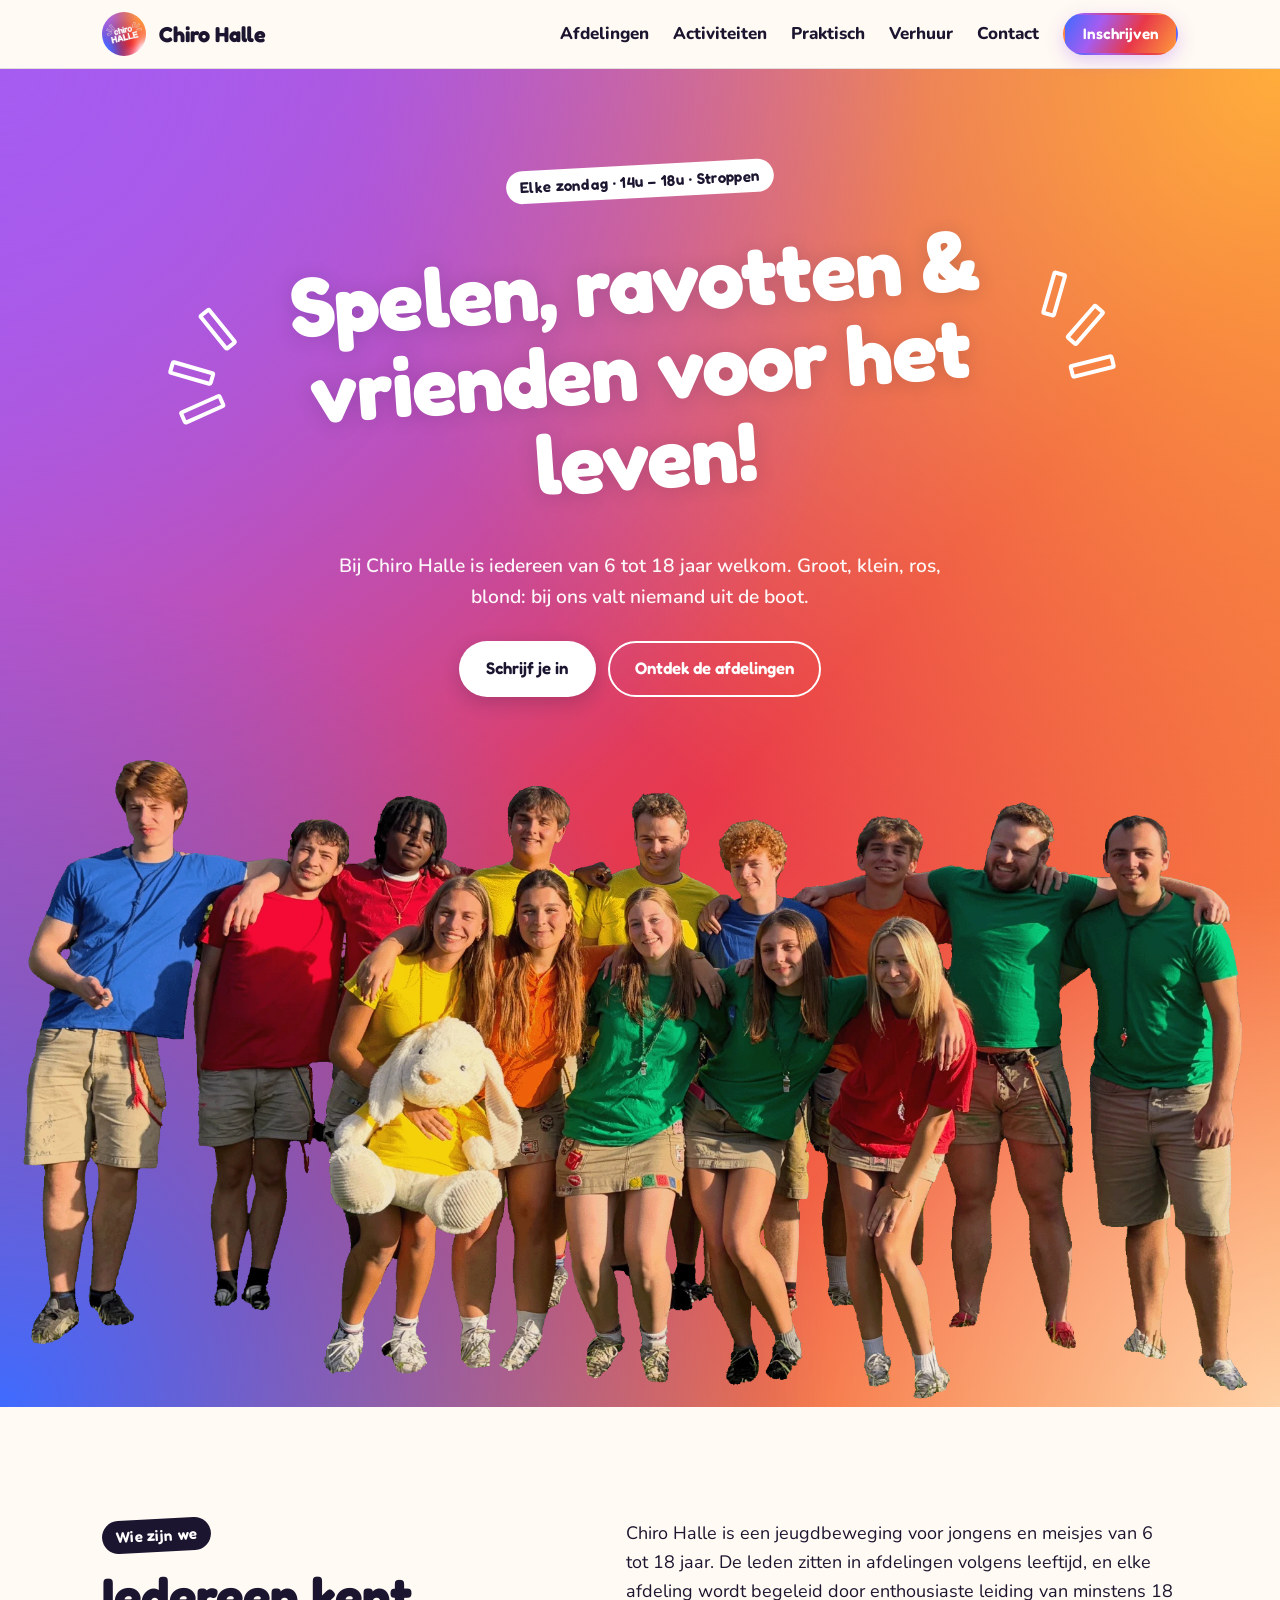
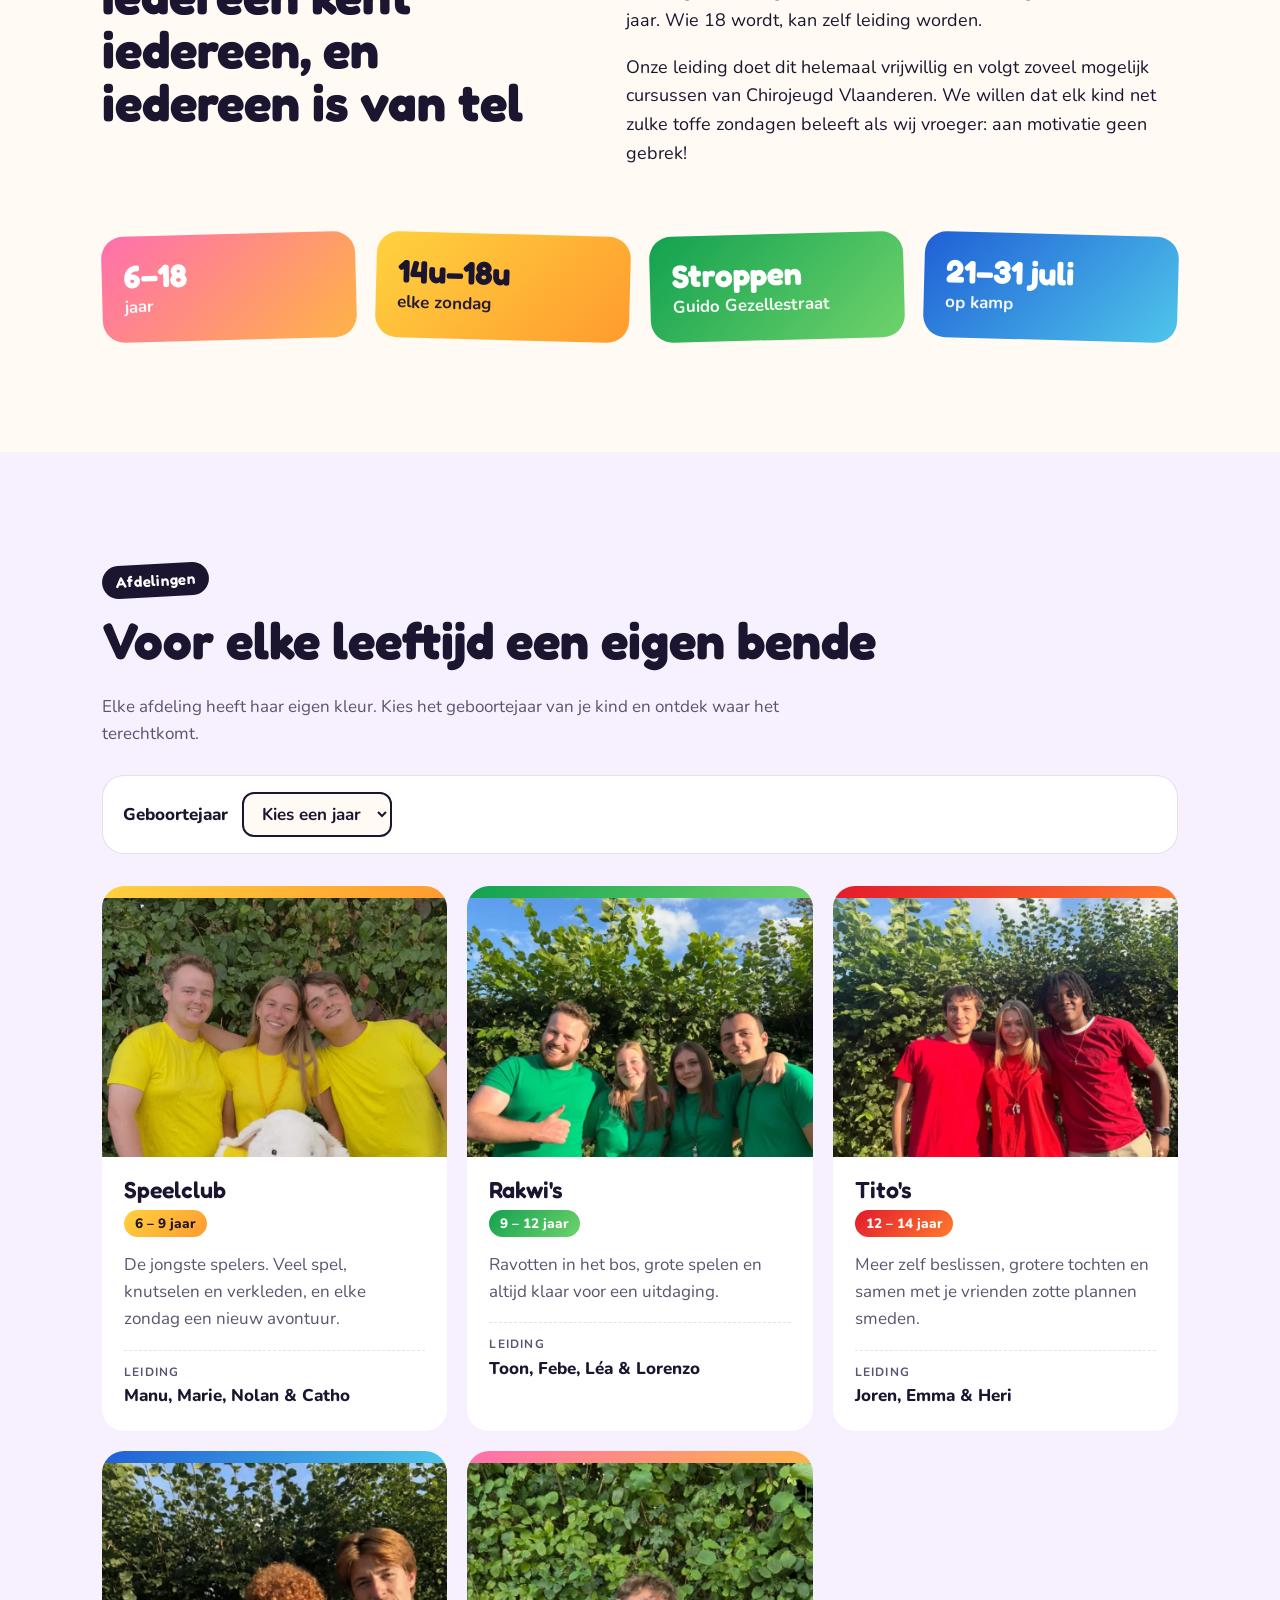
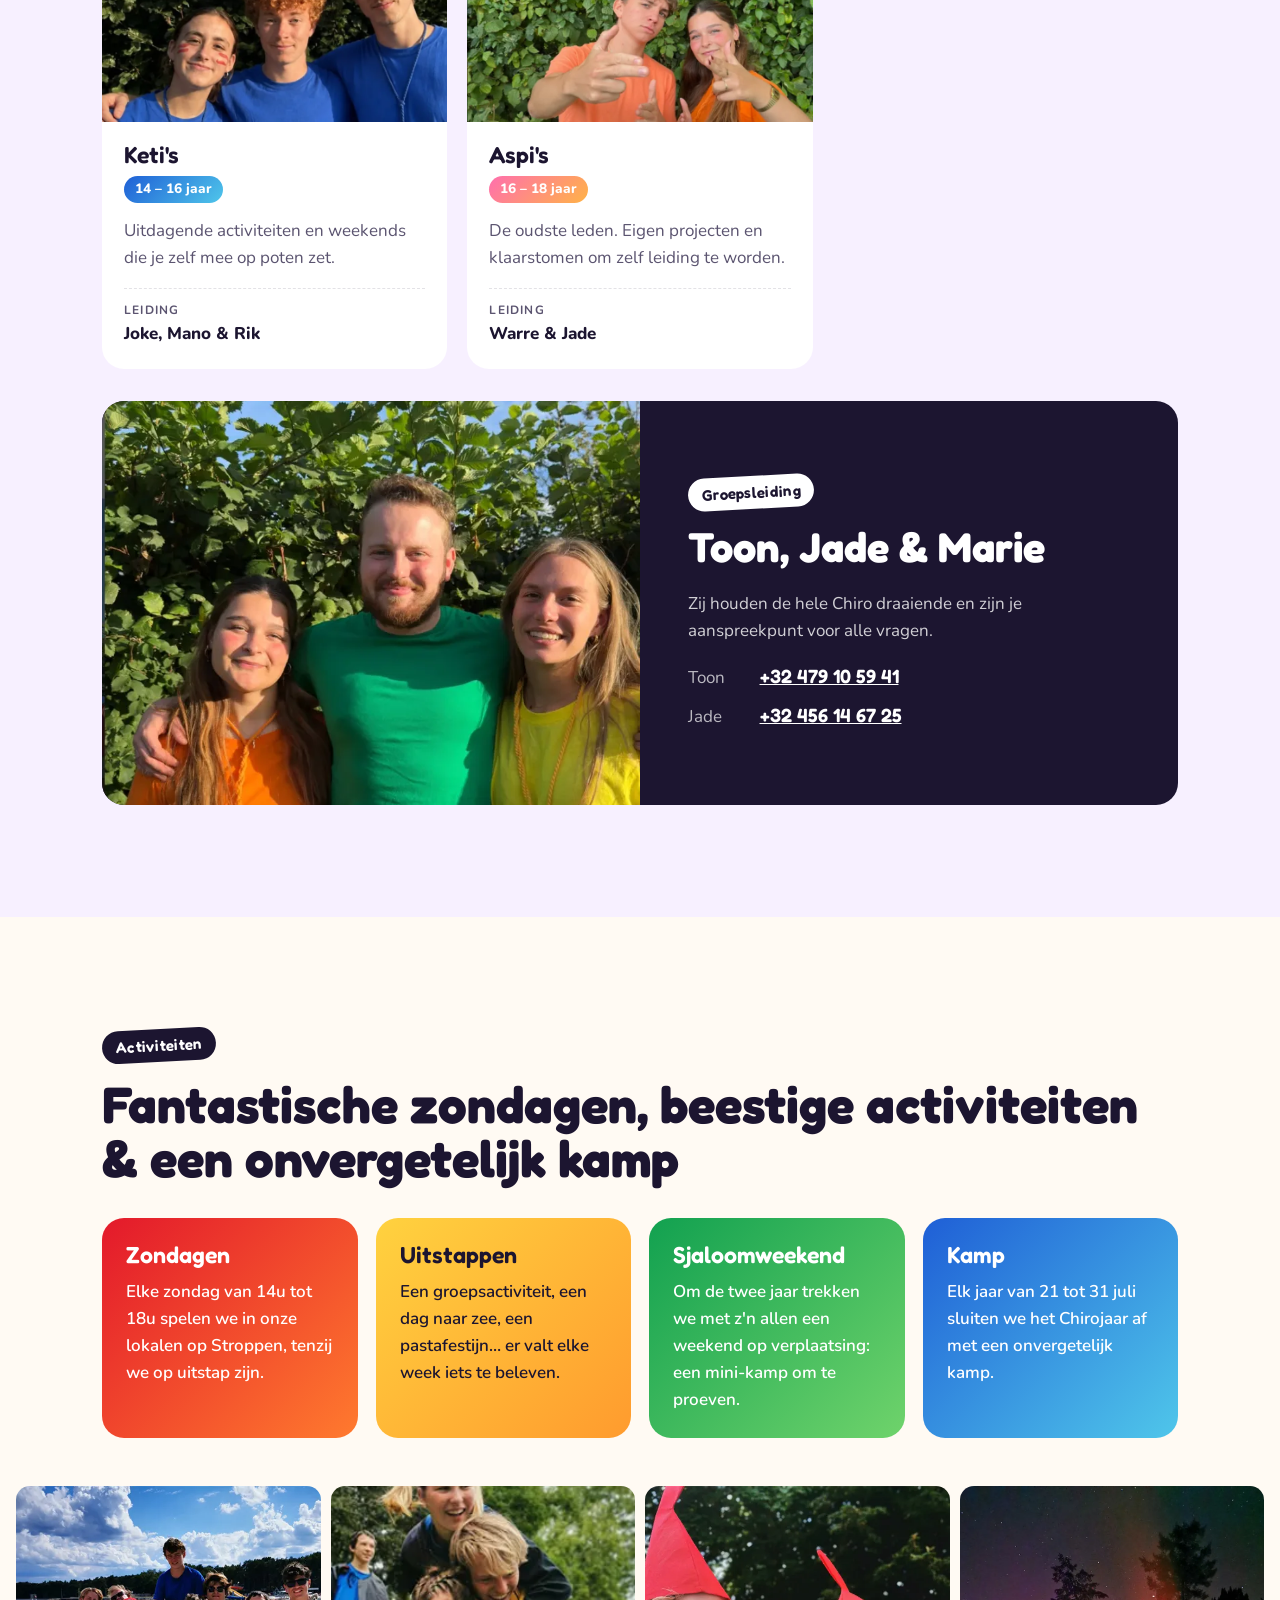
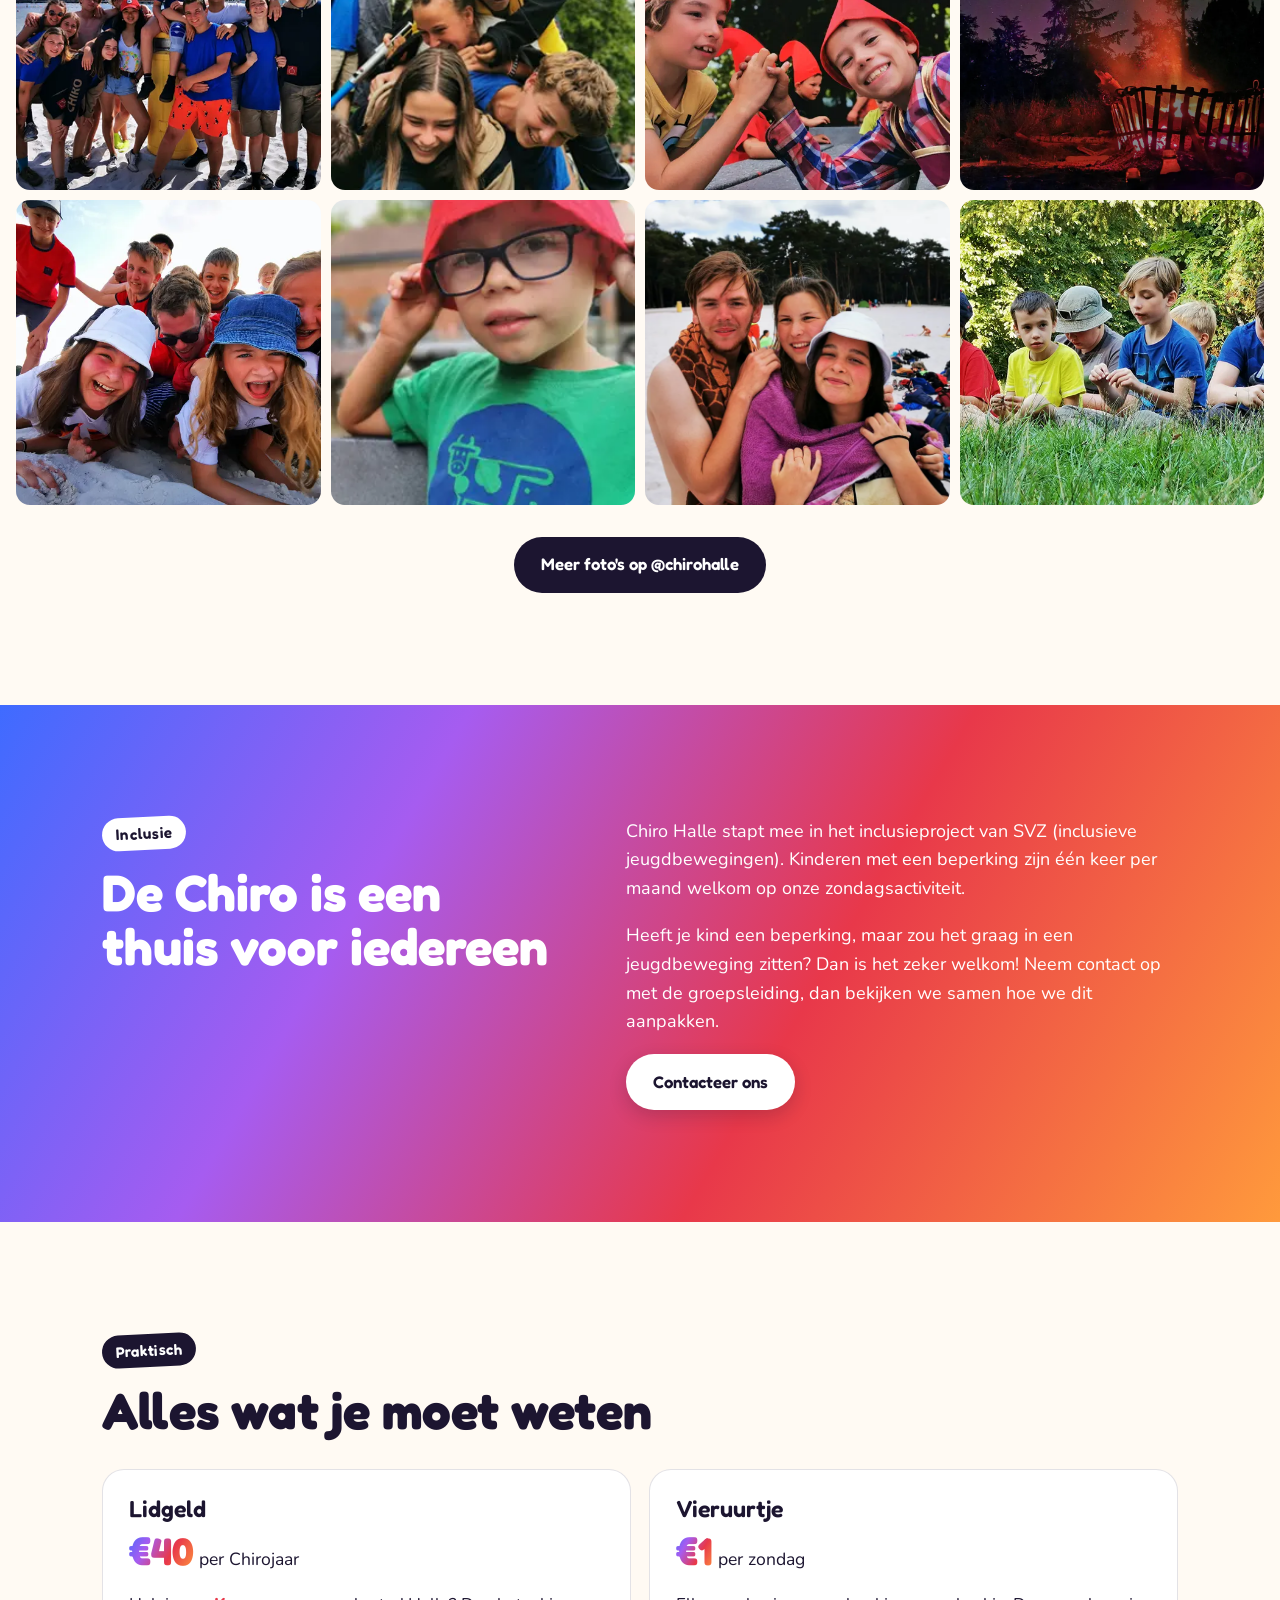
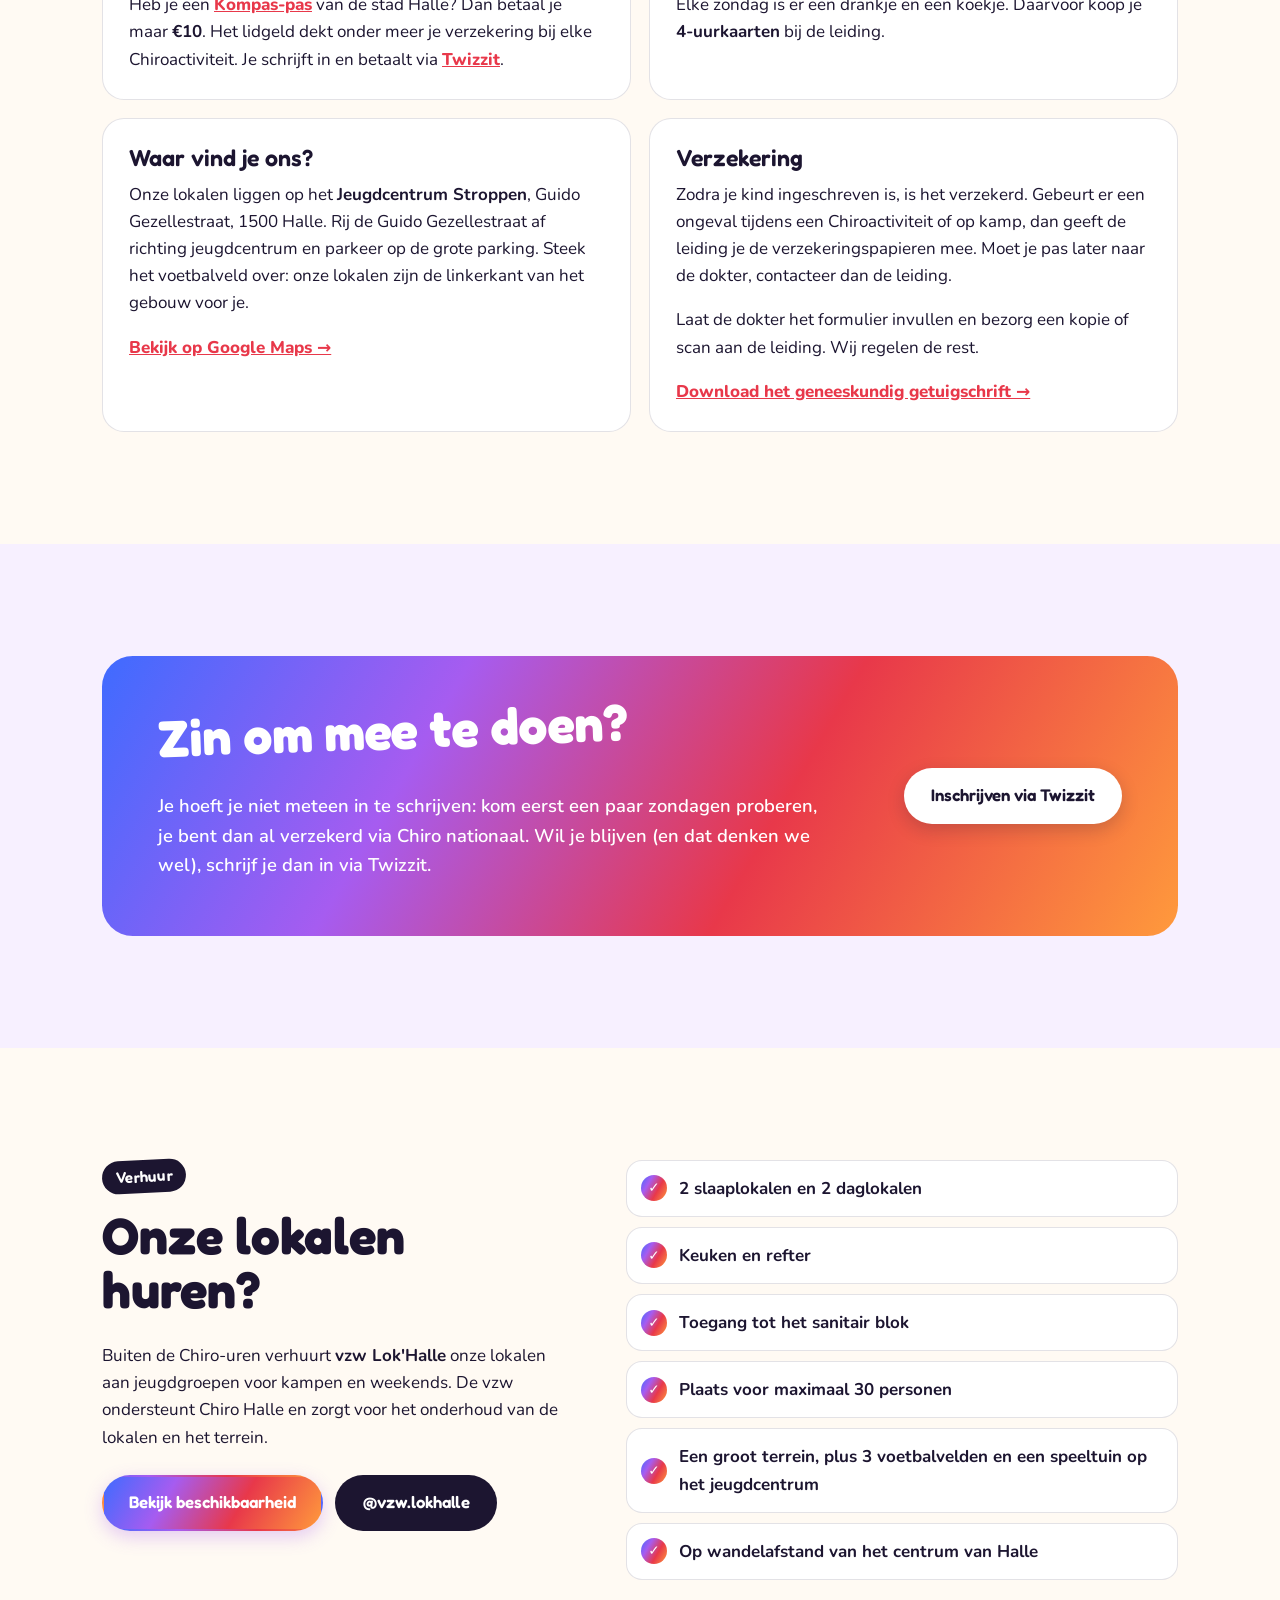
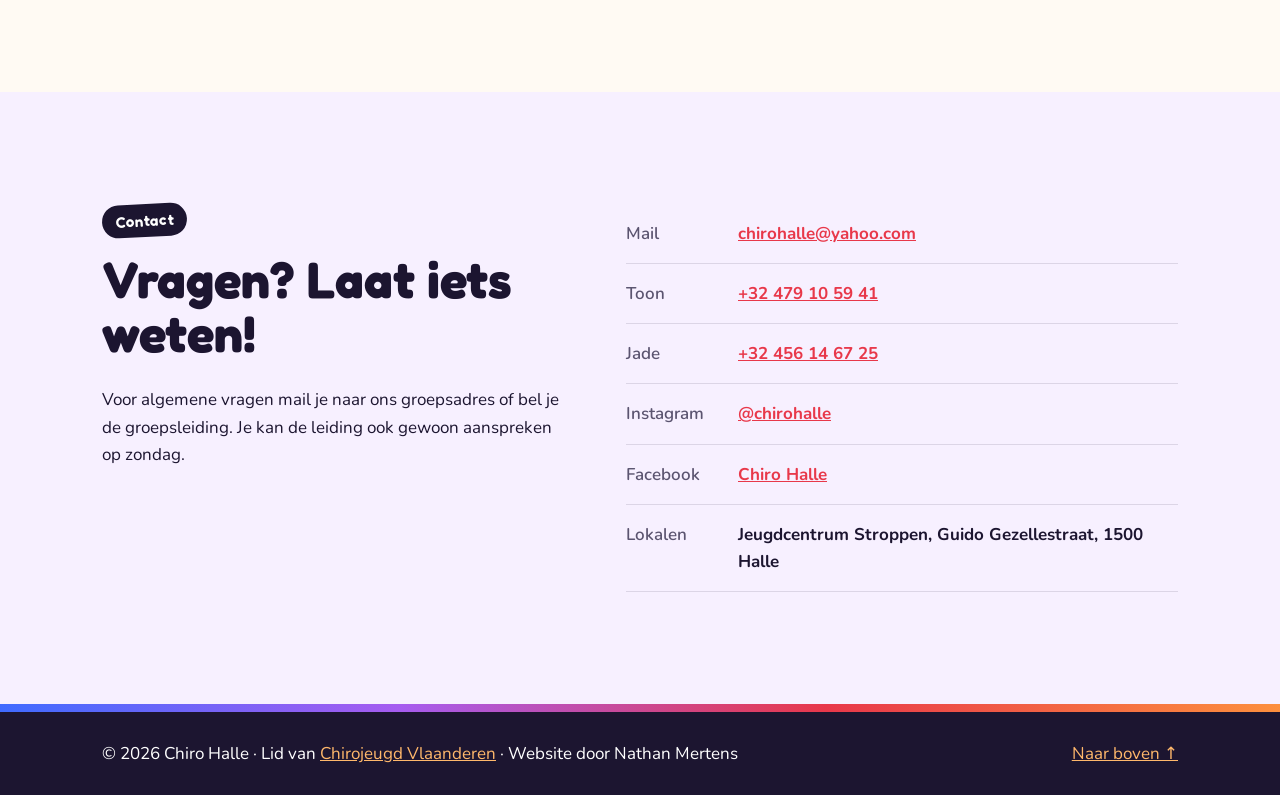
==== index.html @ a1b9bf9c "Instagram-stijl, Aspi's, verhuur en actuele praktische info - Stijl naar het Instagram-logo: verloop" ====
<!doctype html>
<html lang="nl">
<head>
  <meta charset="utf-8">
  <meta name="viewport" content="width=device-width, initial-scale=1">
  <title>Chiro Halle</title>
  <meta name="description" content="Chiro Halle: elke zondag van 14 tot 18u spelen in de chirolokalen op Stroppen in Halle. Voor iedereen van 6 tot 18 jaar.">
  <meta property="og:title" content="Chiro Halle">
  <meta property="og:description" content="Elke zondag van 14 tot 18u spelen op Stroppen in Halle. Voor iedereen van 6 tot 18 jaar.">
  <meta property="og:image" content="assets/img/logo.webp">
  <link rel="icon" type="image/png" sizes="32x32" href="assets/img/favicon-32.png">
  <link rel="apple-touch-icon" href="assets/img/favicon.png">
  <link rel="preconnect" href="https://fonts.googleapis.com">
  <link rel="preconnect" href="https://fonts.gstatic.com" crossorigin>
  <link href="https://fonts.googleapis.com/css2?family=Fredoka:wght@500;600;700&family=Nunito:wght@400;600;800&display=swap" rel="stylesheet">
  <link rel="stylesheet" href="assets/css/style.css">
</head>
<body>

<header class="site-header">
  <div class="wrap header-inner">
    <a href="#top" class="logo" aria-label="Chiro Halle, naar boven">
      <img src="assets/img/logo.webp" alt="" width="44" height="44">
      <span>Chiro Halle</span>
    </a>
    <button class="nav-toggle" aria-expanded="false" aria-controls="nav" aria-label="Menu">
      <span></span><span></span><span></span>
    </button>
    <nav id="nav" class="nav">
      <a href="#afdelingen">Afdelingen</a>
      <a href="#activiteiten">Activiteiten</a>
      <a href="#praktisch">Praktisch</a>
      <a href="#verhuur">Verhuur</a>
      <a href="#contact">Contact</a>
      <a href="https://app.twizzit.com/v2/form/VlhWQUFUMXZKdU9ibWZyT3hXUkVYUT09" class="btn btn-small" target="_blank" rel="noopener">Inschrijven</a>
    </nav>
  </div>
</header>

<main id="top">

  <!-- HERO -->
  <section class="hero">
    <div class="wrap hero-inner">
      <div class="hero-text">
        <p class="tag">Elke zondag · 14u – 18u · Stroppen</p>
        <h1>
          <span class="burst burst-l" aria-hidden="true"><i></i><i></i><i></i></span>
          Spelen, ravotten &amp; vrienden voor het leven!
          <span class="burst burst-r" aria-hidden="true"><i></i><i></i><i></i></span>
        </h1>
        <p class="lead">Bij Chiro Halle is iedereen van 6 tot 18 jaar welkom. Groot, klein, ros, blond: bij ons valt niemand uit de boot.</p>
        <div class="hero-cta">
          <a href="https://app.twizzit.com/v2/form/VlhWQUFUMXZKdU9ibWZyT3hXUkVYUT09" class="btn btn-white" target="_blank" rel="noopener">Schrijf je in</a>
          <a href="#afdelingen" class="btn btn-outline">Ontdek de afdelingen</a>
        </div>
      </div>
    </div>
    <div class="hero-photo">
      <img src="assets/img/groepsfoto.webp" width="2000" height="1065"
           alt="De leiding van Chiro Halle in de kleuren van hun afdeling, arm in arm, met een grote knuffelkonijn">
    </div>
  </section>

  <!-- WIE ZIJN WE -->
  <section id="wie" class="section">
    <div class="wrap grid-2">
      <div>
        <p class="tag tag-dark">Wie zijn we</p>
        <h2>Iedereen kent iedereen, en iedereen is van tel</h2>
      </div>
      <div class="prose">
        <p>Chiro Halle is een jeugdbeweging voor jongens en meisjes van 6 tot 18 jaar. De leden zitten in afdelingen volgens leeftijd, en elke afdeling wordt begeleid door enthousiaste leiding van minstens 18 jaar. Wie 18 wordt, kan zelf leiding worden.</p>
        <p>Onze leiding doet dit helemaal vrijwillig en volgt zoveel mogelijk cursussen van Chirojeugd Vlaanderen. We willen dat elk kind net zulke toffe zondagen beleeft als wij vroeger: aan motivatie geen gebrek!</p>
      </div>
    </div>
    <div class="wrap facts">
      <div class="fact g-aspi"><strong>6–18</strong><span>jaar</span></div>
      <div class="fact g-speelclub"><strong>14u–18u</strong><span>elke zondag</span></div>
      <div class="fact g-rakwi"><strong>Stroppen</strong><span>Guido Gezellestraat</span></div>
      <div class="fact g-keti"><strong>21–31 juli</strong><span>op kamp</span></div>
    </div>
  </section>

  <!-- AFDELINGEN -->
  <section id="afdelingen" class="section section-tint">
    <div class="wrap">
      <p class="tag tag-dark">Afdelingen</p>
      <h2>Voor elke leeftijd een eigen bende</h2>
      <p class="section-lead">Elke afdeling heeft haar eigen kleur. Kies het geboortejaar van je kind en ontdek waar het terechtkomt.</p>

      <div class="age-finder">
        <label for="geboortejaar">Geboortejaar</label>
        <select id="geboortejaar"></select>
        <p id="age-result" class="age-result" aria-live="polite"></p>
      </div>

      <div class="cards" id="afdeling-cards">
        <article class="card g-speelclub" data-min="6" data-max="8">
          <img src="assets/img/leiding-speelclub.webp" alt="De leiding van de Speelclub in gele T-shirts, met een knuffelkonijn" loading="lazy">
          <div class="card-body">
            <h3>Speelclub</h3>
            <p class="age">6 – 9 jaar</p>
            <p>De jongste spelers. Veel spel, knutselen en verkleden, en elke zondag een nieuw avontuur.</p>
            <p class="leiding"><span>Leiding</span> Manu, Marie, Nolan &amp; Catho</p>
          </div>
        </article>
        <article class="card g-rakwi" data-min="9" data-max="11">
          <img src="assets/img/leiding-rakwi.webp" alt="De leiding van de Rakwi's in groene T-shirts" loading="lazy">
          <div class="card-body">
            <h3>Rakwi's</h3>
            <p class="age">9 – 12 jaar</p>
            <p>Ravotten in het bos, grote spelen en altijd klaar voor een uitdaging.</p>
            <p class="leiding"><span>Leiding</span> Toon, Febe, Léa &amp; Lorenzo</p>
          </div>
        </article>
        <article class="card g-tito" data-min="12" data-max="13">
          <img src="assets/img/leiding-tito.webp" alt="De leiding van de Tito's in rode T-shirts" loading="lazy">
          <div class="card-body">
            <h3>Tito's</h3>
            <p class="age">12 – 14 jaar</p>
            <p>Meer zelf beslissen, grotere tochten en samen met je vrienden zotte plannen smeden.</p>
            <p class="leiding"><span>Leiding</span> Joren, Emma &amp; Heri</p>
          </div>
        </article>
        <article class="card g-keti" data-min="14" data-max="15">
          <img src="assets/img/leiding-keti.webp" alt="De leiding van de Keti's in blauwe T-shirts" loading="lazy">
          <div class="card-body">
            <h3>Keti's</h3>
            <p class="age">14 – 16 jaar</p>
            <p>Uitdagende activiteiten en weekends die je zelf mee op poten zet.</p>
            <p class="leiding"><span>Leiding</span> Joke, Mano &amp; Rik</p>
          </div>
        </article>
        <article class="card g-aspi" data-min="16" data-max="17">
          <img src="assets/img/leiding-aspi.webp" alt="De leiding van de Aspi's in oranje T-shirts" loading="lazy">
          <div class="card-body">
            <h3>Aspi's</h3>
            <p class="age">16 – 18 jaar</p>
            <p>De oudste leden. Eigen projecten en klaarstomen om zelf leiding te worden.</p>
            <p class="leiding"><span>Leiding</span> Warre &amp; Jade</p>
          </div>
        </article>
      </div>

      <div class="groepsleiding">
        <img src="assets/img/leiding-groepsleiding.webp" alt="De groepsleiding van Chiro Halle: Jade, Toon en Marie" loading="lazy">
        <div>
          <p class="tag">Groepsleiding</p>
          <h3>Toon, Jade &amp; Marie</h3>
          <p>Zij houden de hele Chiro draaiende en zijn je aanspreekpunt voor alle vragen.</p>
          <ul class="phones">
            <li><span>Toon</span><a href="tel:+32479105941">+32 479 10 59 41</a></li>
            <li><span>Jade</span><a href="tel:+32456146725">+32 456 14 67 25</a></li>
          </ul>
        </div>
      </div>
    </div>
  </section>

  <!-- ACTIVITEITEN -->
  <section id="activiteiten" class="section">
    <div class="wrap">
      <p class="tag tag-dark">Activiteiten</p>
      <h2>Fantastische zondagen, beestige activiteiten &amp; een onvergetelijk kamp</h2>
      <div class="highlights">
        <div class="highlight g-tito">
          <h3>Zondagen</h3>
          <p>Elke zondag van 14u tot 18u spelen we in onze lokalen op Stroppen, tenzij we op uitstap zijn.</p>
        </div>
        <div class="highlight g-speelclub">
          <h3>Uitstappen</h3>
          <p>Een groepsactiviteit, een dag naar zee, een pastafestijn… er valt elke week iets te beleven.</p>
        </div>
        <div class="highlight g-rakwi">
          <h3>Sjaloomweekend</h3>
          <p>Om de twee jaar trekken we met z'n allen een weekend op verplaatsing: een mini-kamp om te proeven.</p>
        </div>
        <div class="highlight g-keti">
          <h3>Kamp</h3>
          <p>Elk jaar van 21 tot 31 juli sluiten we het Chirojaar af met een onvergetelijk kamp.</p>
        </div>
      </div>
    </div>

    <div class="gallery" aria-label="Foto's van Chiro Halle">
      <img src="assets/img/strand-groep.webp" alt="Een groep leden op het strand" loading="lazy">
      <img src="assets/img/stapel.webp" alt="Leden liggen lachend op elkaar in het gras" loading="lazy">
      <img src="assets/img/kabouters.webp" alt="Twee jongens met rode kabouterpuntmutsen" loading="lazy">
      <img src="assets/img/kampvuur.webp" alt="Een groot kampvuur 's avonds" loading="lazy">
      <img src="assets/img/lachen.webp" alt="Lachende kinderen met hoedjes" loading="lazy">
      <img src="assets/img/rode-muts.webp" alt="Een jongen met een rode puntmuts en een groen T-shirt" loading="lazy">
      <img src="assets/img/strand-trio.webp" alt="Drie leden op het strand" loading="lazy">
      <img src="assets/img/kring.webp" alt="Kinderen zitten samen in het gras" loading="lazy">
    </div>
    <div class="wrap center">
      <a href="https://www.instagram.com/chirohalle/" class="btn btn-dark" target="_blank" rel="noopener">Meer foto's op @chirohalle</a>
    </div>
  </section>

  <!-- INCLUSIE -->
  <section id="inclusie" class="section section-brand">
    <div class="wrap grid-2">
      <div>
        <p class="tag">Inclusie</p>
        <h2>De Chiro is een thuis voor iedereen</h2>
      </div>
      <div class="prose">
        <p>Chiro Halle stapt mee in het inclusieproject van SVZ (inclusieve jeugdbewegingen). Kinderen met een beperking zijn één keer per maand welkom op onze zondagsactiviteit.</p>
        <p>Heeft je kind een beperking, maar zou het graag in een jeugdbeweging zitten? Dan is het zeker welkom! Neem contact op met de groepsleiding, dan bekijken we samen hoe we dit aanpakken.</p>
        <a href="#contact" class="btn btn-white">Contacteer ons</a>
      </div>
    </div>
  </section>

  <!-- PRAKTISCH -->
  <section id="praktisch" class="section">
    <div class="wrap">
      <p class="tag tag-dark">Praktisch</p>
      <h2>Alles wat je moet weten</h2>
      <div class="info-grid">
        <div class="info">
          <h3>Lidgeld</h3>
          <p class="price"><strong>€40</strong> per Chirojaar</p>
          <p>Heb je een <a href="https://www.halle.be/kompas" target="_blank" rel="noopener">Kompas-pas</a> van de stad Halle? Dan betaal je maar <strong>€10</strong>. Het lidgeld dekt onder meer je verzekering bij elke Chiroactiviteit. Je schrijft in en betaalt via <a href="https://app.twizzit.com/v2/form/VlhWQUFUMXZKdU9ibWZyT3hXUkVYUT09" target="_blank" rel="noopener">Twizzit</a>.</p>
        </div>
        <div class="info">
          <h3>Vieruurtje</h3>
          <p class="price"><strong>€1</strong> per zondag</p>
          <p>Elke zondag is er een drankje en een koekje. Daarvoor koop je <strong>4-uurkaarten</strong> bij de leiding.</p>
        </div>
        <div class="info">
          <h3>Waar vind je ons?</h3>
          <p>Onze lokalen liggen op het <strong>Jeugdcentrum Stroppen</strong>, Guido Gezellestraat, 1500 Halle. Rij de Guido Gezellestraat af richting jeugdcentrum en parkeer op de grote parking. Steek het voetbalveld over: onze lokalen zijn de linkerkant van het gebouw voor je.</p>
          <p><a href="https://www.google.com/maps/search/?api=1&query=Jeugdcentrum+Stroppen+Guido+Gezellestraat+1500+Halle" target="_blank" rel="noopener">Bekijk op Google Maps →</a></p>
        </div>
        <div class="info">
          <h3>Verzekering</h3>
          <p>Zodra je kind ingeschreven is, is het verzekerd. Gebeurt er een ongeval tijdens een Chiroactiviteit of op kamp, dan geeft de leiding je de verzekeringspapieren mee. Moet je pas later naar de dokter, contacteer dan de leiding.</p>
          <p>Laat de dokter het formulier invullen en bezorg een kopie of scan aan de leiding. Wij regelen de rest.</p>
          <p><a href="assets/docs/geneeskundig_getuigschrift.pdf" download>Download het geneeskundig getuigschrift →</a></p>
        </div>
      </div>
    </div>
  </section>

  <!-- INSCHRIJVEN -->
  <section id="inschrijven" class="section section-tint">
    <div class="wrap cta-box">
      <div>
        <h2>Zin om mee te doen?</h2>
        <p>Je hoeft je niet meteen in te schrijven: kom eerst een paar zondagen proberen, je bent dan al verzekerd via Chiro nationaal. Wil je blijven (en dat denken we wel), schrijf je dan in via Twizzit.</p>
      </div>
      <a href="https://app.twizzit.com/v2/form/VlhWQUFUMXZKdU9ibWZyT3hXUkVYUT09" class="btn btn-white" target="_blank" rel="noopener">Inschrijven via Twizzit</a>
    </div>
  </section>

  <!-- VERHUUR -->
  <section id="verhuur" class="section">
    <div class="wrap grid-2">
      <div>
        <p class="tag tag-dark">Verhuur</p>
        <h2>Onze lokalen huren?</h2>
        <p>Buiten de Chiro-uren verhuurt <strong>vzw Lok'Halle</strong> onze lokalen aan jeugdgroepen voor kampen en weekends. De vzw ondersteunt Chiro Halle en zorgt voor het onderhoud van de lokalen en het terrein.</p>
        <div class="verhuur-cta">
          <a href="https://www.mychiro.be/verhuur/verhuur.php" class="btn" target="_blank" rel="noopener">Bekijk beschikbaarheid</a>
          <a href="https://www.instagram.com/vzw.lokhalle/" class="btn btn-dark" target="_blank" rel="noopener">@vzw.lokhalle</a>
        </div>
      </div>
      <ul class="checklist">
        <li>2 slaaplokalen en 2 daglokalen</li>
        <li>Keuken en refter</li>
        <li>Toegang tot het sanitair blok</li>
        <li>Plaats voor maximaal 30 personen</li>
        <li>Een groot terrein, plus 3 voetbalvelden en een speeltuin op het jeugdcentrum</li>
        <li>Op wandelafstand van het centrum van Halle</li>
      </ul>
    </div>
  </section>

  <!-- CONTACT -->
  <section id="contact" class="section section-tint">
    <div class="wrap grid-2">
      <div>
        <p class="tag tag-dark">Contact</p>
        <h2>Vragen? Laat iets weten!</h2>
        <p>Voor algemene vragen mail je naar ons groepsadres of bel je de groepsleiding. Je kan de leiding ook gewoon aanspreken op zondag.</p>
      </div>
      <ul class="contact-list">
        <li><span>Mail</span><a href="mailto:chirohalle@yahoo.com">chirohalle@yahoo.com</a></li>
        <li><span>Toon</span><a href="tel:+32479105941">+32 479 10 59 41</a></li>
        <li><span>Jade</span><a href="tel:+32456146725">+32 456 14 67 25</a></li>
        <li><span>Instagram</span><a href="https://www.instagram.com/chirohalle/" target="_blank" rel="noopener">@chirohalle</a></li>
        <li><span>Facebook</span><a href="https://www.facebook.com/ChiroHalle/" target="_blank" rel="noopener">Chiro Halle</a></li>
        <li><span>Lokalen</span>Jeugdcentrum Stroppen, Guido Gezellestraat, 1500 Halle</li>
      </ul>
    </div>
  </section>

</main>

<footer class="site-footer">
  <div class="wrap footer-inner">
    <p>© <span id="year"></span> Chiro Halle · Lid van <a href="https://chiro.be" target="_blank" rel="noopener">Chirojeugd Vlaanderen</a> · Website door Nathan Mertens</p>
    <a href="#top">Naar boven ↑</a>
  </div>
</footer>

<script src="assets/js/main.js"></script>
</body>
</html>
---- assets/css/style.css ----
:root {
  /* Verloop uit het Instagram-logo */
  --brand-blue: #3f6bff;
  --brand-purple: #a65cf0;
  --brand-red: #e8384a;
  --brand-orange: #ff9a3c;
  --brand-gradient: linear-gradient(120deg, var(--brand-blue) 0%, var(--brand-purple) 30%, var(--brand-red) 62%, var(--brand-orange) 100%);

  /* Afdelingskleuren, zoals de Instagram-highlights */
  --speelclub: linear-gradient(135deg, #ffd23f, #ff9b2e);
  --speelclub-solid: #ffc02e;
  --rakwi: linear-gradient(135deg, #12a150, #6fd36b);
  --rakwi-solid: #1fa347;
  --tito: linear-gradient(135deg, #e3192b, #ff7a2e);
  --tito-solid: #e3192b;
  --keti: linear-gradient(135deg, #1f5fd6, #4fc6ea);
  --keti-solid: #2b6fd6;
  --aspi: linear-gradient(135deg, #ff6fae, #ffb347);
  --aspi-solid: #ff8a4c;

  --bg: #fffaf3;
  --bg-tint: #f7f0ff;
  --ink: #1c1530;
  --muted: #5b5470;
  --card: #ffffff;
  --line: rgba(28, 21, 48, 0.12);

  --radius: 22px;
  --wrap: 1140px;
  --font-head: "Fredoka", system-ui, sans-serif;
  --font-body: "Nunito", system-ui, sans-serif;
}

* { box-sizing: border-box; }
html { scroll-behavior: smooth; scroll-padding-top: 80px; }
body {
  margin: 0;
  background: var(--bg);
  color: var(--ink);
  font-family: var(--font-body);
  font-size: 1.0625rem;
  line-height: 1.6;
  -webkit-font-smoothing: antialiased;
}
img { max-width: 100%; height: auto; display: block; }
a { color: inherit; }
h1, h2, h3 { font-family: var(--font-head); font-weight: 700; line-height: 1.05; margin: 0 0 .5em; }
h1 { font-size: clamp(2.6rem, 7vw, 5.2rem); letter-spacing: -0.01em; }
h2 { font-size: clamp(2rem, 4.5vw, 3.2rem); }
h3 { font-size: 1.45rem; font-weight: 600; }
p { margin: 0 0 1em; }

.wrap { max-width: var(--wrap); margin: 0 auto; padding: 0 16px; }
@media (min-width: 720px) { .wrap { padding: 0 32px; } }
.center { text-align: center; }

/* Gekantelde labels, zoals het logo */
.tag {
  display: inline-block; font-family: var(--font-head); font-weight: 600;
  font-size: .95rem; letter-spacing: .02em;
  background: #fff; color: var(--ink); padding: .3em .9em; border-radius: 999px;
  transform: rotate(-3deg); margin-bottom: 1rem;
}
.tag-dark { background: var(--ink); color: #fff; }

/* Afdelingsverlopen */
.g-speelclub { --g: var(--speelclub); --c: var(--speelclub-solid); }
.g-rakwi     { --g: var(--rakwi);     --c: var(--rakwi-solid); }
.g-tito      { --g: var(--tito);      --c: var(--tito-solid); }
.g-keti      { --g: var(--keti);      --c: var(--keti-solid); }
.g-aspi      { --g: var(--aspi);      --c: var(--aspi-solid); }

/* Knoppen */
.btn {
  display: inline-block; text-decoration: none; font-family: var(--font-head); font-weight: 600;
  font-size: 1.05rem; background: var(--brand-gradient); color: #fff;
  padding: .75em 1.5em; border-radius: 999px; border: 2px solid transparent;
  transition: transform .15s, box-shadow .15s;
  box-shadow: 0 6px 18px rgba(166, 92, 240, .3);
}
.btn:hover { transform: translateY(-2px) rotate(-1deg); }
.btn-small { padding: .45em 1.15em; font-size: .95rem; }
.btn-white { background: #fff; color: var(--ink); box-shadow: 0 6px 18px rgba(28, 21, 48, .2); }
.btn-outline { background: transparent; color: #fff; border-color: #fff; box-shadow: none; }
.btn-outline:hover { background: #fff; color: var(--ink); }
.btn-dark { background: var(--ink); color: #fff; box-shadow: none; }

/* Header */
.site-header {
  position: sticky; top: 0; z-index: 50;
  background: rgba(255, 250, 243, .92); backdrop-filter: blur(10px);
  border-bottom: 1px solid var(--line);
}
.header-inner { display: flex; align-items: center; justify-content: space-between; height: 68px; }
.logo { display: flex; align-items: center; gap: .6em; text-decoration: none; font-family: var(--font-head); font-weight: 700; font-size: 1.35rem; }
.logo img { width: 44px; height: 44px; border-radius: 50%; }
.nav { display: flex; align-items: center; gap: 1.5rem; }
.nav a:not(.btn) { text-decoration: none; font-weight: 800; }
.nav a:not(.btn):hover { color: var(--brand-red); }
.nav-toggle { display: none; background: none; border: 0; padding: 8px; cursor: pointer; }
.nav-toggle span { display: block; width: 24px; height: 3px; background: var(--ink); margin: 4px 0; border-radius: 2px; transition: .2s; }

@media (max-width: 900px) {
  .nav-toggle { display: block; }
  .nav {
    position: absolute; top: 68px; left: 0; right: 0;
    flex-direction: column; align-items: stretch; gap: 0;
    background: var(--bg); border-bottom: 1px solid var(--line);
    padding: 8px 16px 20px; display: none;
  }
  .nav.open { display: flex; }
  .nav a:not(.btn) { padding: 12px 0; border-bottom: 1px solid var(--line); }
  .nav .btn { margin-top: 14px; text-align: center; }
  .nav-toggle[aria-expanded="true"] span:nth-child(1) { transform: translateY(7px) rotate(45deg); }
  .nav-toggle[aria-expanded="true"] span:nth-child(2) { opacity: 0; }
  .nav-toggle[aria-expanded="true"] span:nth-child(3) { transform: translateY(-7px) rotate(-45deg); }
}

/* Hero in de stijl van het logo */
.hero {
  position: relative; overflow: hidden; color: #fff;
  background:
    radial-gradient(circle at 100% 100%, rgba(255, 255, 255, .55), transparent 28%),
    radial-gradient(circle at 0% 100%, var(--brand-blue), transparent 45%),
    radial-gradient(circle at 0% 0%, var(--brand-purple), transparent 50%),
    radial-gradient(circle at 100% 0%, #ffad3b, transparent 50%),
    linear-gradient(135deg, var(--brand-purple), var(--brand-red) 55%, var(--brand-orange));
  padding-top: clamp(48px, 8vw, 96px);
}
.hero-text { max-width: 760px; margin: 0 auto; text-align: center; }
.hero h1 { position: relative; transform: rotate(-4deg); margin: .3em 0 .6em; text-shadow: 0 2px 20px rgba(28, 21, 48, .15); }
.lead { font-size: 1.2rem; max-width: 34em; margin: 0 auto; font-weight: 600; opacity: .95; }
.hero-cta { display: flex; flex-wrap: wrap; justify-content: center; gap: 12px; margin-top: 1.75rem; }
.hero-photo { max-width: 1280px; margin: clamp(24px, 4vw, 48px) auto 0; padding: 0 16px; }
.hero-photo img { width: 100%; margin-bottom: -2px; }

/* "!!"-streepjes uit het logo */
.burst { position: absolute; top: 50%; width: 1.2em; height: 1.4em; pointer-events: none; }
.burst i { position: absolute; display: block; width: .18em; height: .55em; border: .055em solid #fff; border-radius: .04em; }
.burst-l { left: -1.1em; transform: translateY(-80%); }
.burst-l i:nth-child(1) { left: .55em; top: 0; transform: rotate(-35deg); }
.burst-l i:nth-child(2) { left: .2em; top: .5em; transform: rotate(-70deg); }
.burst-l i:nth-child(3) { left: .3em; top: .95em; transform: rotate(-110deg); }
.burst-r { right: -1.1em; transform: translateY(-60%); }
.burst-r i:nth-child(1) { right: .55em; top: 0; transform: rotate(20deg); }
.burst-r i:nth-child(2) { right: .2em; top: .4em; transform: rotate(45deg); }
.burst-r i:nth-child(3) { right: .15em; top: .9em; transform: rotate(80deg); }
@media (max-width: 720px) { .burst { display: none; } }

/* Secties */
.section { padding: clamp(64px, 9vw, 112px) 0; }
.section-tint { background: var(--bg-tint); }
.section-brand { background: var(--brand-gradient); color: #fff; }
.section-lead { color: var(--muted); max-width: 40em; }
.grid-2 { display: grid; gap: 24px 64px; }
@media (min-width: 860px) { .grid-2 { grid-template-columns: 1fr 1.2fr; } }
.prose p { font-size: 1.125rem; }

/* Kerncijfers */
.facts { display: grid; grid-template-columns: repeat(2, 1fr); gap: 12px; margin-top: 48px; }
@media (min-width: 720px) { .facts { grid-template-columns: repeat(4, 1fr); gap: 20px; } }
.fact { background: var(--g); color: #fff; border-radius: var(--radius); padding: 22px; }
.fact:nth-child(odd) { transform: rotate(-1.5deg); }
.fact:nth-child(even) { transform: rotate(1.5deg); }
.fact strong { display: block; font-family: var(--font-head); font-weight: 700; font-size: clamp(1.4rem, 3vw, 2rem); line-height: 1.1; }
.fact span { font-weight: 700; opacity: .95; }

/* Afdelingen */
.age-finder {
  display: flex; flex-wrap: wrap; align-items: center; gap: 10px 14px;
  background: var(--card); border-radius: var(--radius); padding: 16px 20px; margin: 28px 0 32px;
  border: 1px solid var(--line);
}
.age-finder label { font-weight: 800; }
.age-finder select {
  font: inherit; font-weight: 700; padding: .45em .8em; border-radius: 12px;
  border: 2px solid var(--ink); background: var(--bg); color: var(--ink);
}
.age-result { margin: 0; font-family: var(--font-head); font-weight: 600; font-size: 1.2rem; }

.cards { display: grid; gap: 20px; }
@media (min-width: 640px) { .cards { grid-template-columns: repeat(2, 1fr); } }
@media (min-width: 980px) { .cards { grid-template-columns: repeat(3, 1fr); } }
.card {
  position: relative; background: var(--card); border-radius: var(--radius);
  overflow: hidden; display: flex; flex-direction: column;
  outline: 4px solid transparent; outline-offset: -4px;
  transition: transform .2s, outline-color .2s, opacity .2s;
}
.card::before { content: ""; height: 12px; background: var(--g); }
.card img { width: 100%; aspect-ratio: 4 / 3; object-fit: cover; object-position: center 40%; }
.card-body { padding: 20px 22px 22px; }
.card h3 { margin-bottom: .35em; }
.card .age {
  display: inline-block; font-weight: 800; font-size: .85rem;
  background: var(--g); color: #fff; padding: .2em .8em; border-radius: 999px;
}
.card p { color: var(--muted); }
.card .leiding { margin: 0; padding-top: 12px; border-top: 1px dashed var(--line); color: var(--ink); font-weight: 800; }
.card .leiding span { display: block; font-size: .75rem; text-transform: uppercase; letter-spacing: .1em; color: var(--muted); font-weight: 700; }
.cards.filtering .card { opacity: .35; }
.cards.filtering .card.match { opacity: 1; outline-color: var(--c); transform: translateY(-6px) rotate(-1deg); }

.groepsleiding {
  display: grid; margin-top: 32px; background: var(--ink); color: #fff;
  border-radius: var(--radius); overflow: hidden;
}
.groepsleiding img { width: 100%; height: 100%; aspect-ratio: 4 / 3; object-fit: cover; object-position: center 35%; }
.groepsleiding > div { padding: clamp(24px, 4vw, 48px); align-self: center; }
.groepsleiding h3 { font-size: clamp(1.8rem, 3.5vw, 2.6rem); font-weight: 700; }
.groepsleiding p { color: rgba(255, 255, 255, .8); }
.phones { list-style: none; margin: 0; padding: 0; display: grid; gap: 8px; }
.phones li { display: flex; gap: 12px; align-items: baseline; }
.phones span { min-width: 3.5em; color: rgba(255, 255, 255, .7); }
.phones a { font-family: var(--font-head); font-weight: 600; font-size: 1.2rem; color: #fff; }
@media (min-width: 860px) { .groepsleiding { grid-template-columns: 1fr 1fr; } }

/* Activiteiten */
.highlights { display: grid; gap: 18px; margin-top: 32px; }
@media (min-width: 640px) { .highlights { grid-template-columns: repeat(2, 1fr); } }
@media (min-width: 980px) { .highlights { grid-template-columns: repeat(4, 1fr); } }
.highlight { background: var(--g); color: #fff; border-radius: var(--radius); padding: 24px; }
.highlight p { margin: 0; font-weight: 600; }

.gallery {
  display: grid; grid-template-columns: repeat(2, 1fr); gap: 6px;
  margin: 48px auto 32px; max-width: 1280px; padding: 0 16px;
}
@media (min-width: 720px) { .gallery { grid-template-columns: repeat(4, 1fr); gap: 10px; } }
.gallery img { width: 100%; aspect-ratio: 1; object-fit: cover; border-radius: 14px; transition: transform .2s; }
.gallery img:hover { transform: scale(1.03) rotate(-1deg); }

/* Praktisch */
.info-grid { display: grid; gap: 18px; margin-top: 32px; }
@media (min-width: 720px) { .info-grid { grid-template-columns: repeat(2, 1fr); } }
.info { background: var(--card); border-radius: var(--radius); padding: 26px; border: 1px solid var(--line); }
.info p:last-child { margin-bottom: 0; }
.info a { color: var(--brand-red); font-weight: 800; }
.price { font-size: 1.1rem; }
.price strong {
  font-family: var(--font-head); font-size: 2.4rem; line-height: 1;
  background: var(--brand-gradient); -webkit-background-clip: text; background-clip: text; color: transparent;
}

/* Inschrijven */
.cta-box {
  display: grid; gap: 24px; align-items: center; color: #fff;
  background: var(--brand-gradient); border-radius: calc(var(--radius) * 1.4);
  padding: clamp(28px, 5vw, 56px);
  max-width: calc(var(--wrap) - 64px);
}
@media (min-width: 860px) { .cta-box { grid-template-columns: 1fr auto; } }
@media (max-width: 719px) { .cta-box { margin: 0 16px; } }
.cta-box h2 { transform: rotate(-2deg); transform-origin: left; }
.cta-box p { font-size: 1.15rem; font-weight: 600; margin: 0; max-width: 36em; }

/* Verhuur */
.verhuur-cta { display: flex; flex-wrap: wrap; gap: 12px; margin-top: 1.5rem; }
.checklist { list-style: none; margin: 0; padding: 0; display: grid; gap: 10px; align-self: center; }
.checklist li {
  background: var(--card); border: 1px solid var(--line); border-radius: 16px;
  padding: 14px 18px 14px 52px; position: relative; font-weight: 700;
}
.checklist li::before {
  content: "✓"; position: absolute; left: 14px; top: 50%; transform: translateY(-50%);
  width: 26px; height: 26px; border-radius: 50%; background: var(--brand-gradient);
  color: #fff; display: grid; place-items: center; font-size: .85rem;
}

/* Contact */
.contact-list { list-style: none; margin: 0; padding: 0; }
.contact-list li {
  display: grid; grid-template-columns: 100px 1fr; gap: 12px;
  padding: 16px 0; border-bottom: 1px solid var(--line); font-weight: 700;
  overflow-wrap: anywhere;
}
.contact-list span { color: var(--muted); font-weight: 600; }
.contact-list a { color: var(--brand-red); }

/* Footer */
.site-footer { background: var(--ink); color: #fff; border-top: 8px solid transparent; border-image: var(--brand-gradient) 1; }
.footer-inner { display: flex; flex-wrap: wrap; justify-content: space-between; gap: 12px; padding-top: 28px; padding-bottom: 28px; }
.footer-inner p { margin: 0; }
.footer-inner a { color: #ffb86b; }

@media (prefers-reduced-motion: reduce) {
  html { scroll-behavior: auto; }
  * { transition: none !important; }
}

/* Donkere tekst op het lichte Speelclub-verloop */
.fact.g-speelclub, .highlight.g-speelclub, .g-speelclub .age { color: var(--ink); }
.groepsleiding .tag { color: var(--ink); }
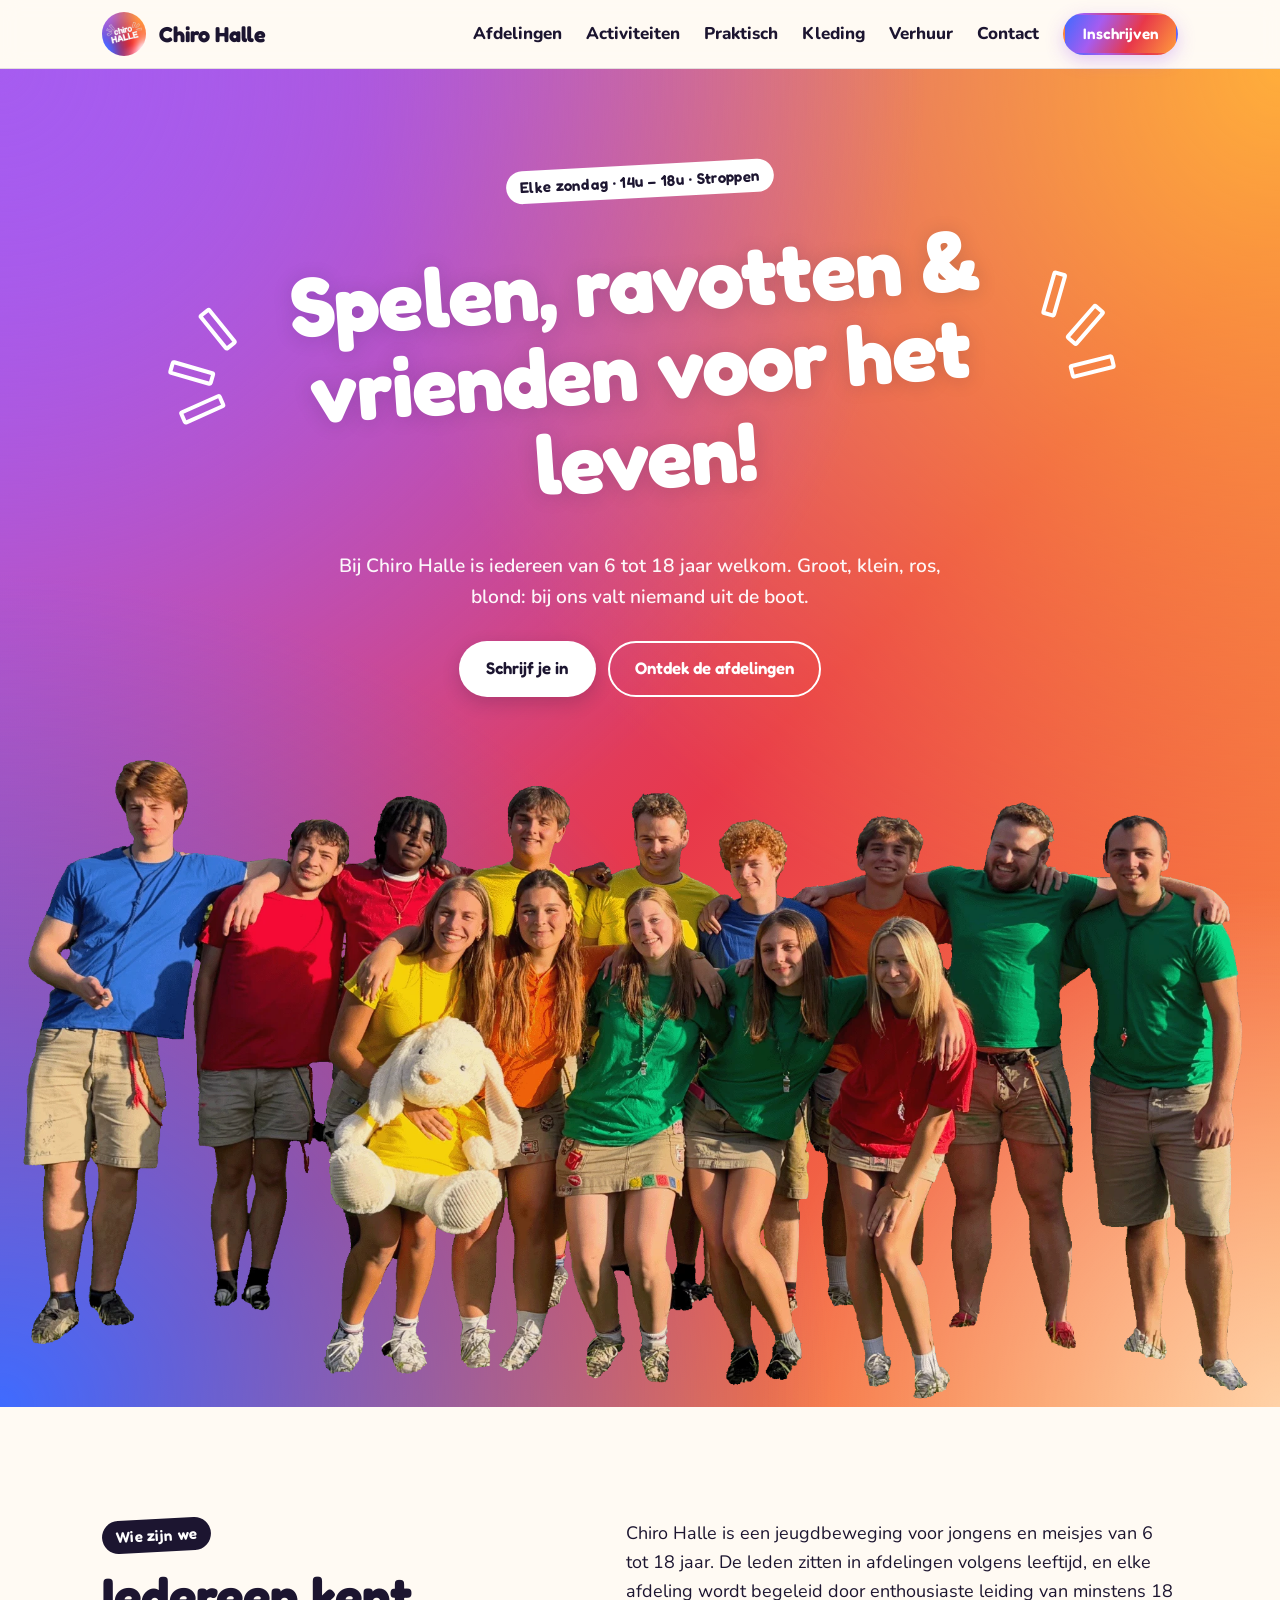
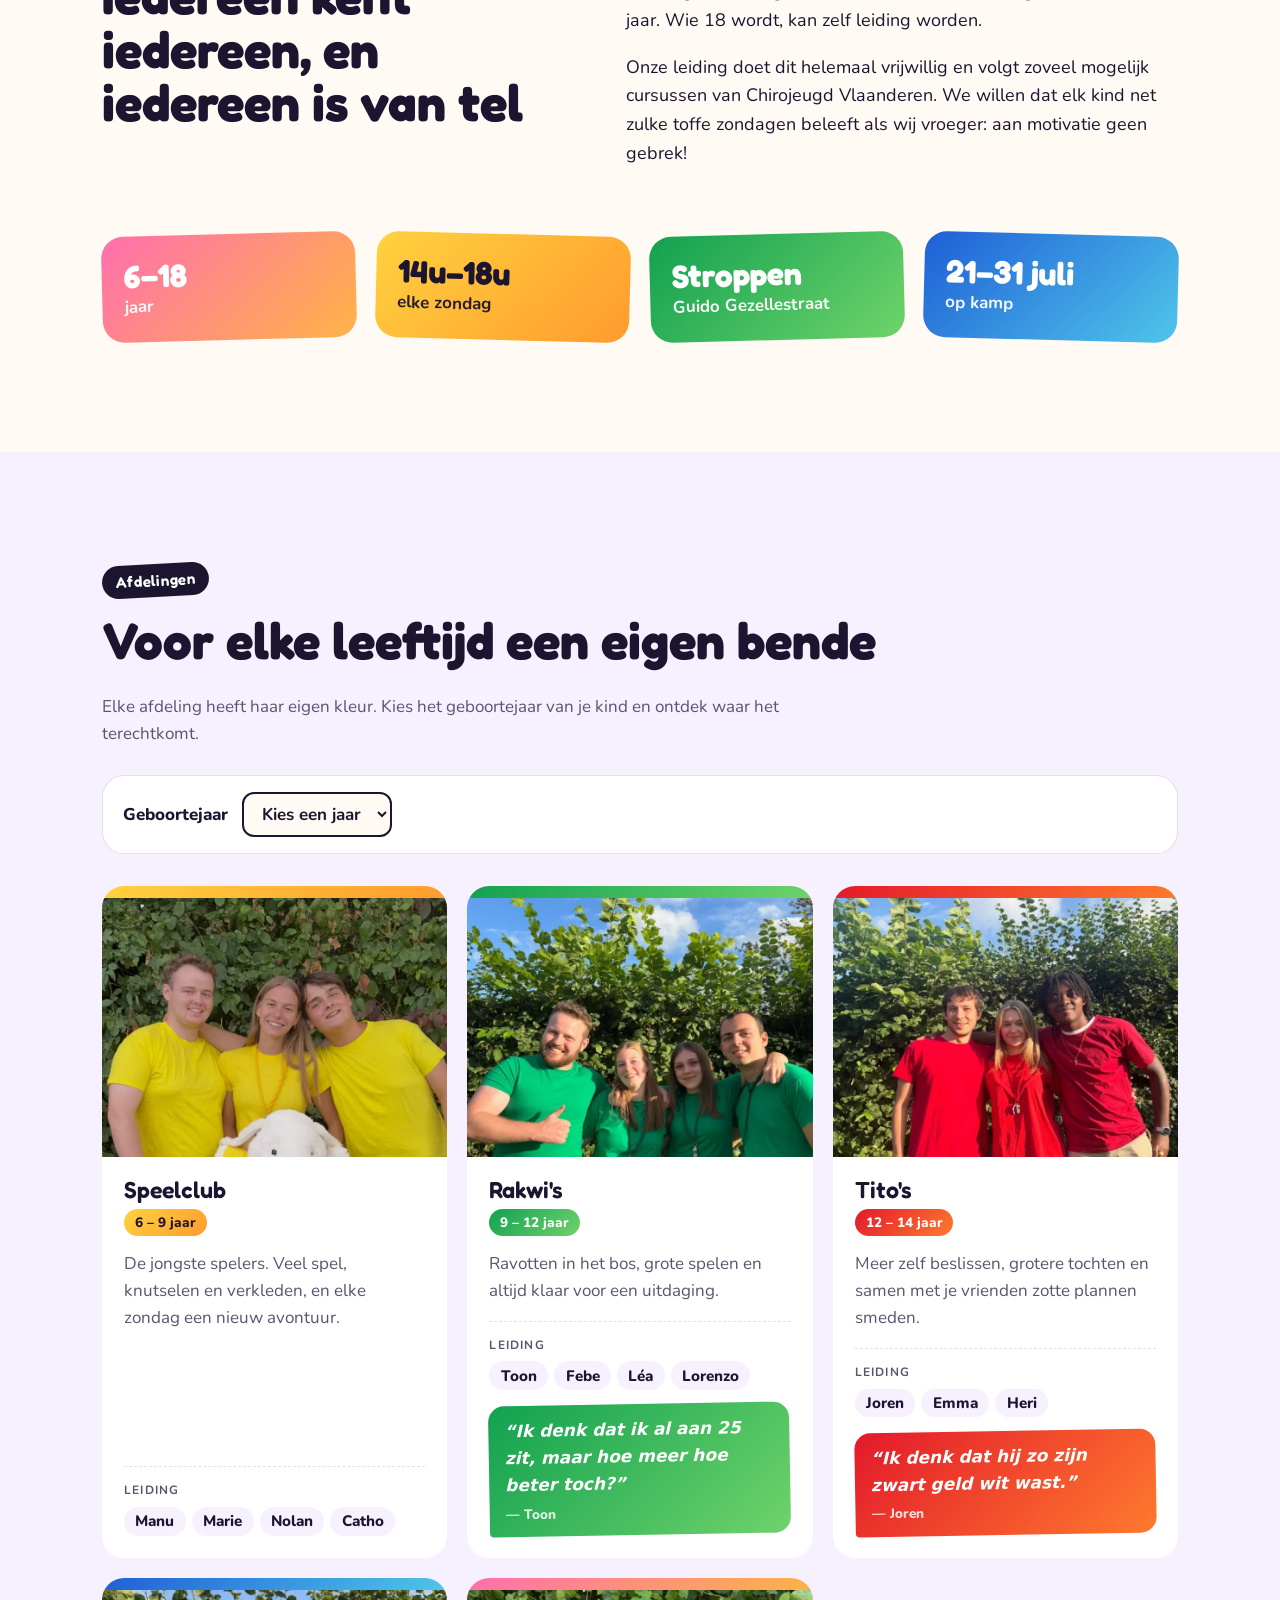
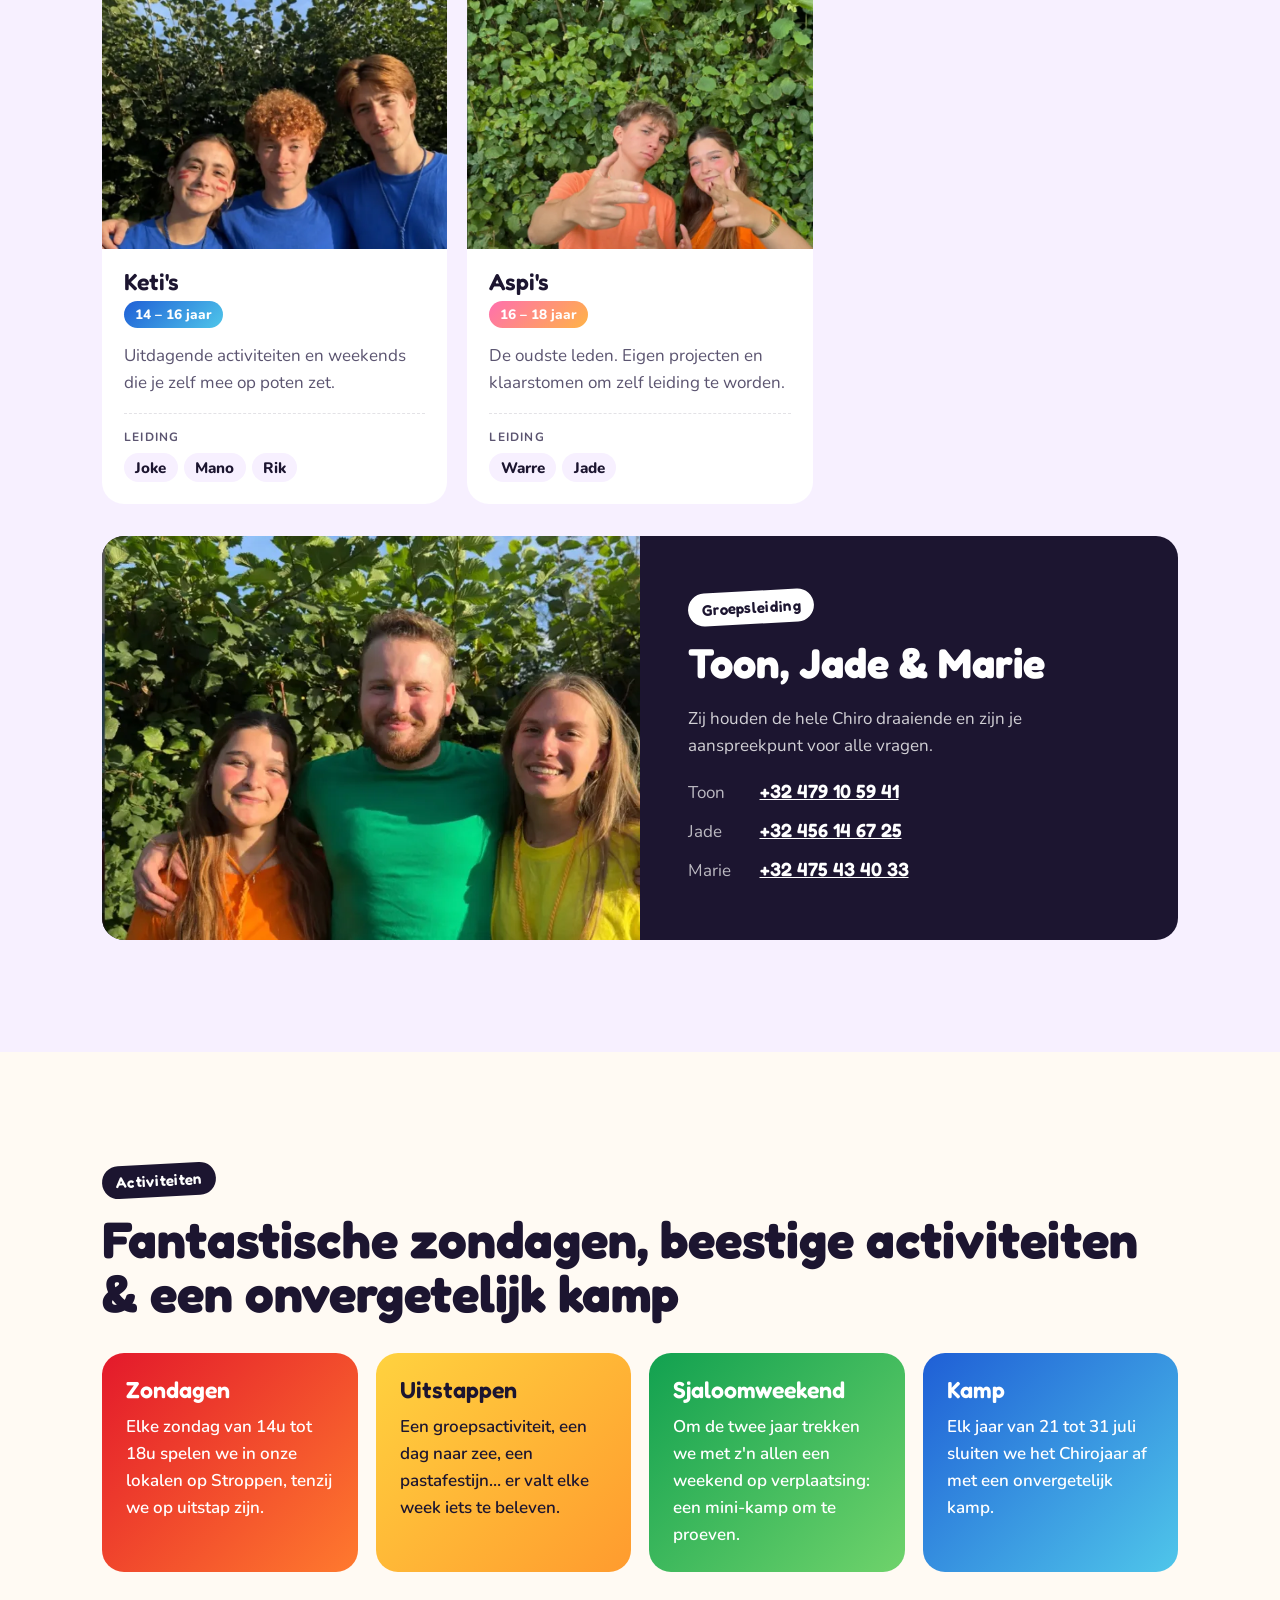
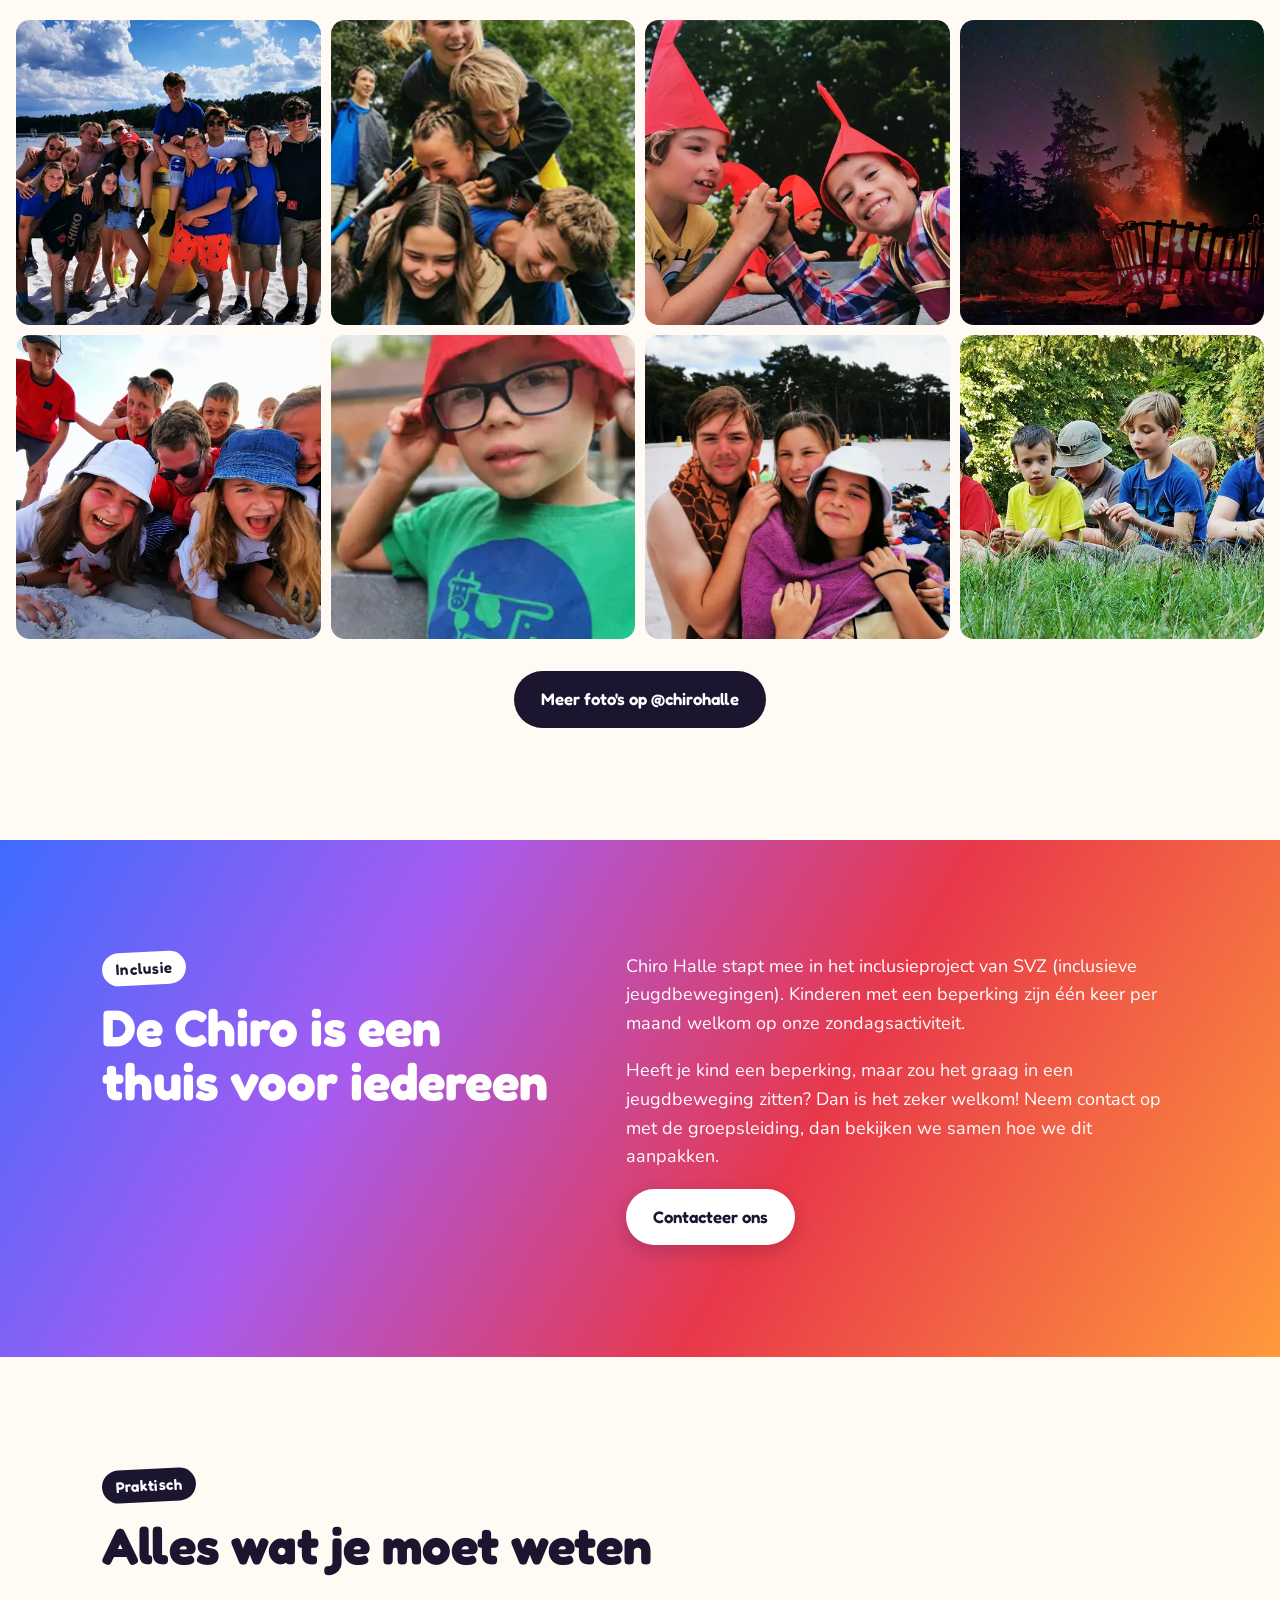
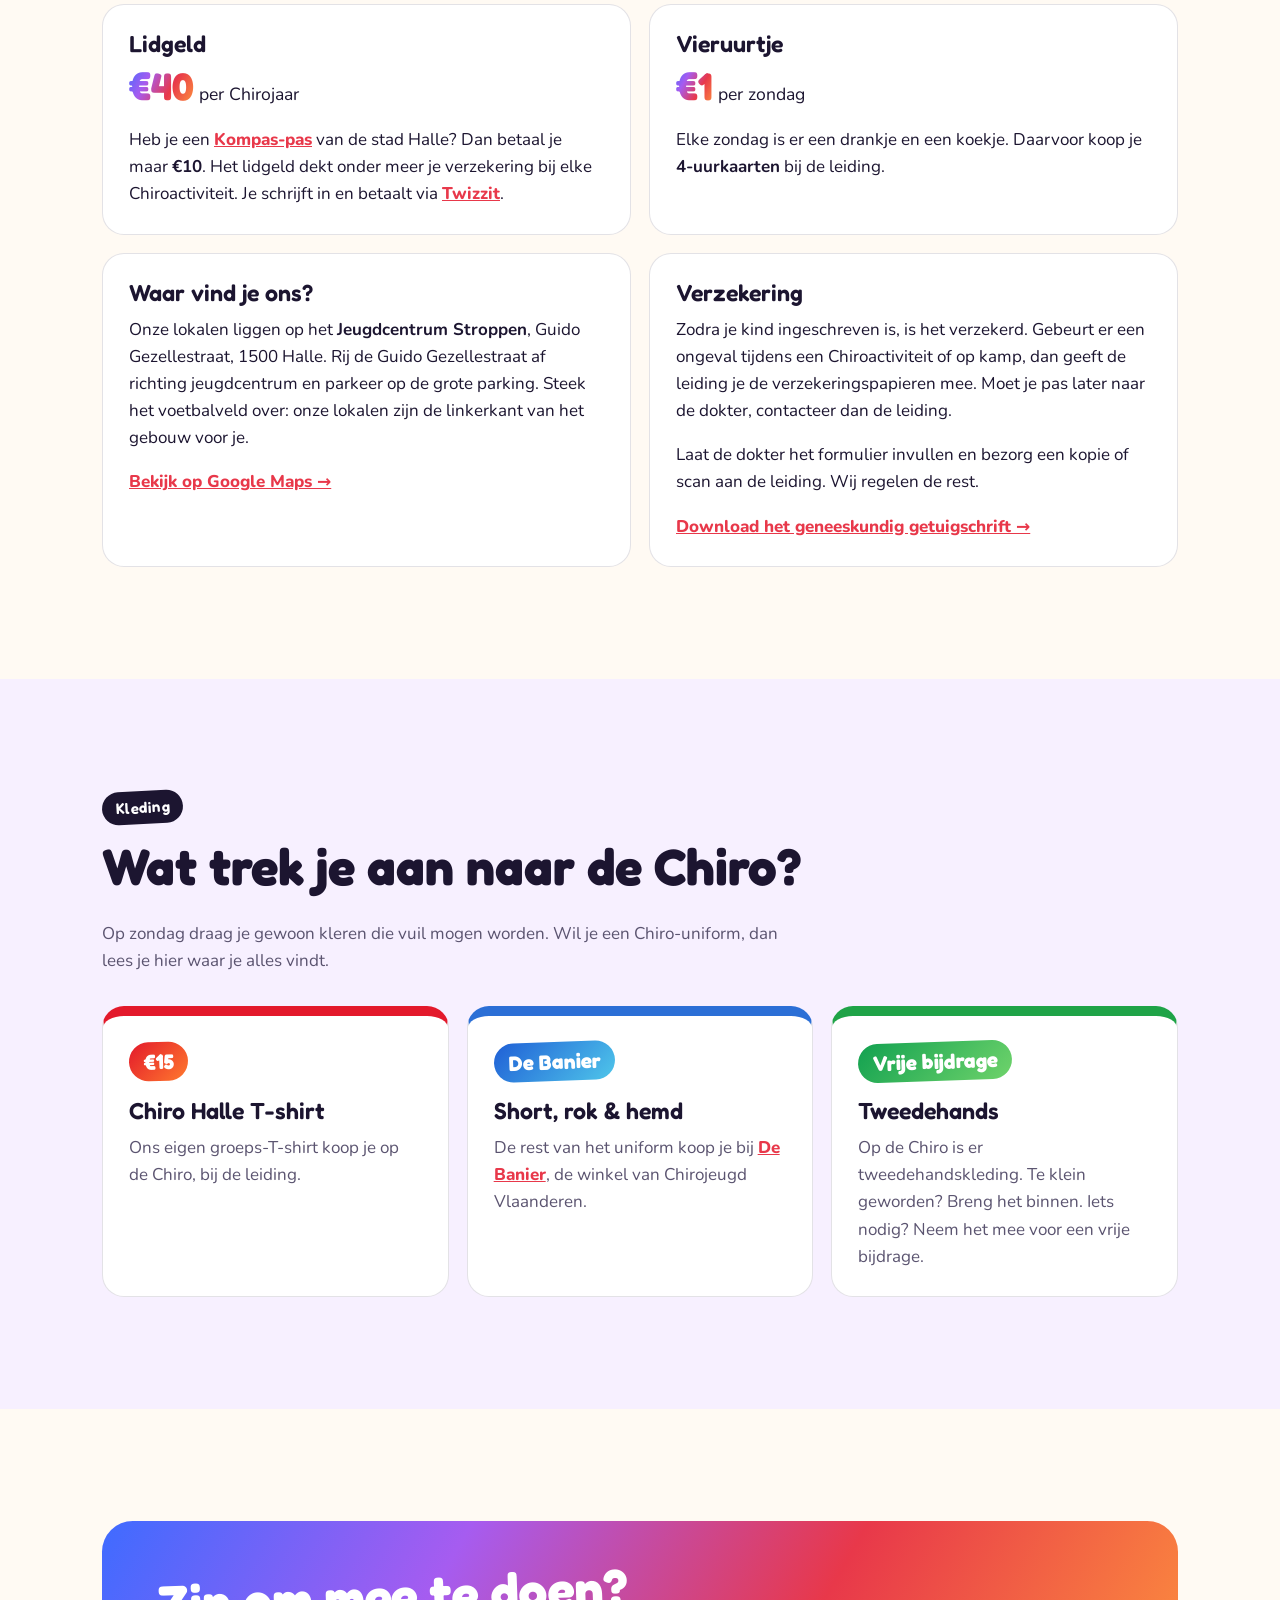
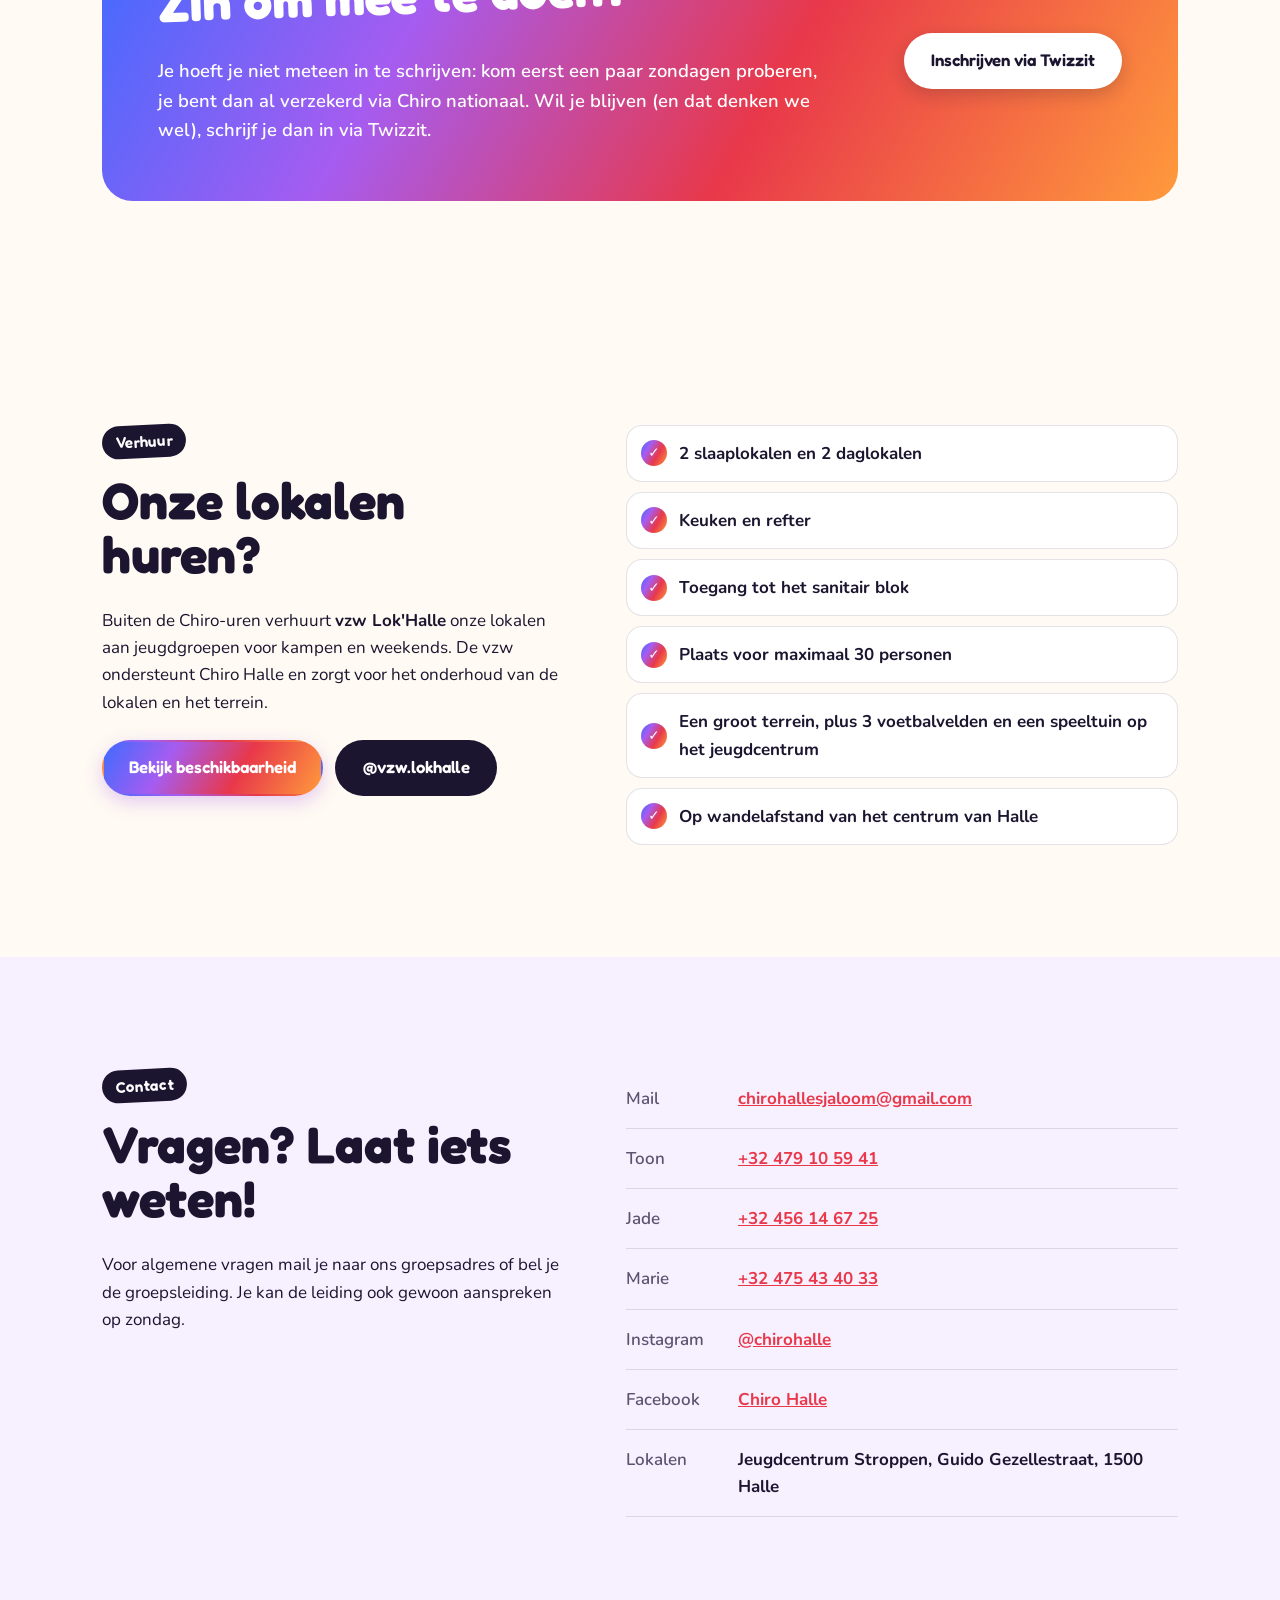
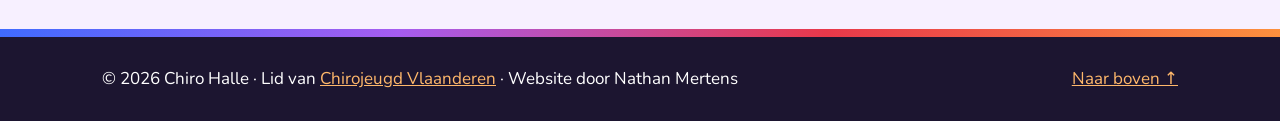
==== commit a7c8f35e: "Citaten van de leiding, kledingsectie, nieuw mailadres en gsm Marie Co-Authored-By: Claude Opus 5.5 " ====
--- a/index.html
+++ b/index.html
@@ -30,6 +30,7 @@
       <a href="#afdelingen">Afdelingen</a>
       <a href="#activiteiten">Activiteiten</a>
       <a href="#praktisch">Praktisch</a>
+      <a href="#kleding">Kleding</a>
       <a href="#verhuur">Verhuur</a>
       <a href="#contact">Contact</a>
       <a href="https://app.twizzit.com/v2/form/VlhWQUFUMXZKdU9ibWZyT3hXUkVYUT09" class="btn btn-small" target="_blank" rel="noopener">Inschrijven</a>
@@ -102,7 +103,10 @@
             <h3>Speelclub</h3>
             <p class="age">6 – 9 jaar</p>
             <p>De jongste spelers. Veel spel, knutselen en verkleden, en elke zondag een nieuw avontuur.</p>
-            <p class="leiding"><span>Leiding</span> Manu, Marie, Nolan &amp; Catho</p>
+            <div class="leiding">
+              <span class="label">Leiding</span>
+              <ul class="leiders"><li>Manu</li><li>Marie</li><li>Nolan</li><li>Catho</li></ul>
+            </div>
           </div>
         </article>
         <article class="card g-rakwi" data-min="9" data-max="11">
@@ -111,7 +115,11 @@
             <h3>Rakwi's</h3>
             <p class="age">9 – 12 jaar</p>
             <p>Ravotten in het bos, grote spelen en altijd klaar voor een uitdaging.</p>
-            <p class="leiding"><span>Leiding</span> Toon, Febe, Léa &amp; Lorenzo</p>
+            <div class="leiding">
+              <span class="label">Leiding</span>
+              <ul class="leiders"><li>Toon</li><li>Febe</li><li>Léa</li><li>Lorenzo</li></ul>
+              <blockquote class="quote"><p>Ik denk dat ik al aan 25 zit, maar hoe meer hoe beter toch?</p><cite>Toon</cite></blockquote>
+            </div>
           </div>
         </article>
         <article class="card g-tito" data-min="12" data-max="13">
@@ -120,7 +128,11 @@
             <h3>Tito's</h3>
             <p class="age">12 – 14 jaar</p>
             <p>Meer zelf beslissen, grotere tochten en samen met je vrienden zotte plannen smeden.</p>
-            <p class="leiding"><span>Leiding</span> Joren, Emma &amp; Heri</p>
+            <div class="leiding">
+              <span class="label">Leiding</span>
+              <ul class="leiders"><li>Joren</li><li>Emma</li><li>Heri</li></ul>
+              <blockquote class="quote"><p>Ik denk dat hij zo zijn zwart geld wit wast.</p><cite>Joren</cite></blockquote>
+            </div>
           </div>
         </article>
         <article class="card g-keti" data-min="14" data-max="15">
@@ -129,7 +141,10 @@
             <h3>Keti's</h3>
             <p class="age">14 – 16 jaar</p>
             <p>Uitdagende activiteiten en weekends die je zelf mee op poten zet.</p>
-            <p class="leiding"><span>Leiding</span> Joke, Mano &amp; Rik</p>
+            <div class="leiding">
+              <span class="label">Leiding</span>
+              <ul class="leiders"><li>Joke</li><li>Mano</li><li>Rik</li></ul>
+            </div>
           </div>
         </article>
         <article class="card g-aspi" data-min="16" data-max="17">
@@ -138,7 +153,10 @@
             <h3>Aspi's</h3>
             <p class="age">16 – 18 jaar</p>
             <p>De oudste leden. Eigen projecten en klaarstomen om zelf leiding te worden.</p>
-            <p class="leiding"><span>Leiding</span> Warre &amp; Jade</p>
+            <div class="leiding">
+              <span class="label">Leiding</span>
+              <ul class="leiders"><li>Warre</li><li>Jade</li></ul>
+            </div>
           </div>
         </article>
       </div>
@@ -152,6 +170,7 @@
           <ul class="phones">
             <li><span>Toon</span><a href="tel:+32479105941">+32 479 10 59 41</a></li>
             <li><span>Jade</span><a href="tel:+32456146725">+32 456 14 67 25</a></li>
+            <li><span>Marie</span><a href="tel:+32475434033">+32 475 43 40 33</a></li>
           </ul>
         </div>
       </div>
@@ -244,8 +263,34 @@
     </div>
   </section>
 
+  <!-- KLEDING -->
+  <section id="kleding" class="section section-tint">
+    <div class="wrap">
+      <p class="tag tag-dark">Kleding</p>
+      <h2>Wat trek je aan naar de Chiro?</h2>
+      <p class="section-lead">Op zondag draag je gewoon kleren die vuil mogen worden. Wil je een Chiro-uniform, dan lees je hier waar je alles vindt.</p>
+      <div class="kleding-grid">
+        <div class="kleding g-tito">
+          <p class="kleding-price">€15</p>
+          <h3>Chiro Halle T-shirt</h3>
+          <p>Ons eigen groeps-T-shirt koop je op de Chiro, bij de leiding.</p>
+        </div>
+        <div class="kleding g-keti">
+          <p class="kleding-price">De Banier</p>
+          <h3>Short, rok &amp; hemd</h3>
+          <p>De rest van het uniform koop je bij <a href="https://www.banier.be/" target="_blank" rel="noopener">De Banier</a>, de winkel van Chirojeugd Vlaanderen.</p>
+        </div>
+        <div class="kleding g-rakwi">
+          <p class="kleding-price">Vrije bijdrage</p>
+          <h3>Tweedehands</h3>
+          <p>Op de Chiro is er tweedehandskleding. Te klein geworden? Breng het binnen. Iets nodig? Neem het mee voor een vrije bijdrage.</p>
+        </div>
+      </div>
+    </div>
+  </section>
+
   <!-- INSCHRIJVEN -->
-  <section id="inschrijven" class="section section-tint">
+  <section id="inschrijven" class="section">
     <div class="wrap cta-box">
       <div>
         <h2>Zin om mee te doen?</h2>
@@ -287,9 +332,10 @@
         <p>Voor algemene vragen mail je naar ons groepsadres of bel je de groepsleiding. Je kan de leiding ook gewoon aanspreken op zondag.</p>
       </div>
       <ul class="contact-list">
-        <li><span>Mail</span><a href="mailto:chirohalle@yahoo.com">chirohalle@yahoo.com</a></li>
+        <li><span>Mail</span><a href="mailto:chirohallesjaloom@gmail.com">chirohallesjaloom@gmail.com</a></li>
         <li><span>Toon</span><a href="tel:+32479105941">+32 479 10 59 41</a></li>
         <li><span>Jade</span><a href="tel:+32456146725">+32 456 14 67 25</a></li>
+        <li><span>Marie</span><a href="tel:+32475434033">+32 475 43 40 33</a></li>
         <li><span>Instagram</span><a href="https://www.instagram.com/chirohalle/" target="_blank" rel="noopener">@chirohalle</a></li>
         <li><span>Facebook</span><a href="https://www.facebook.com/ChiroHalle/" target="_blank" rel="noopener">Chiro Halle</a></li>
         <li><span>Lokalen</span>Jeugdcentrum Stroppen, Guido Gezellestraat, 1500 Halle</li>
--- a/assets/css/style.css
+++ b/assets/css/style.css
@@ -196,8 +196,6 @@
   background: var(--g); color: #fff; padding: .2em .8em; border-radius: 999px;
 }
 .card p { color: var(--muted); }
-.card .leiding { margin: 0; padding-top: 12px; border-top: 1px dashed var(--line); color: var(--ink); font-weight: 800; }
-.card .leiding span { display: block; font-size: .75rem; text-transform: uppercase; letter-spacing: .1em; color: var(--muted); font-weight: 700; }
 .cards.filtering .card { opacity: .35; }
 .cards.filtering .card.match { opacity: 1; outline-color: var(--c); transform: translateY(-6px) rotate(-1deg); }
 
@@ -291,3 +289,32 @@
 /* Donkere tekst op het lichte Speelclub-verloop */
 .fact.g-speelclub, .highlight.g-speelclub, .g-speelclub .age { color: var(--ink); }
 .groepsleiding .tag { color: var(--ink); }
+
+/* Leiding met citaten */
+.card .leiding { margin-top: auto; padding-top: 14px; border-top: 1px dashed var(--line); }
+.card .leiding .label { display: block; font-size: .75rem; text-transform: uppercase; letter-spacing: .1em; color: var(--muted); font-weight: 700; margin-bottom: 6px; }
+.leiders { list-style: none; margin: 0; padding: 0; display: flex; flex-wrap: wrap; gap: 6px; }
+.leiders li { background: var(--bg-tint); border-radius: 999px; padding: .15em .75em; font-weight: 800; font-size: .95rem; }
+.quote {
+  position: relative; margin: 14px 0 0; padding: 12px 16px; border-radius: 16px 16px 16px 4px;
+  background: var(--g); color: #fff; transform: rotate(-1deg);
+}
+.g-speelclub .quote { color: var(--ink); }
+.quote p { margin: 0; color: inherit; font-weight: 700; font-style: italic; }
+.quote p::before { content: "“"; }
+.quote p::after { content: "”"; }
+.quote cite { display: block; margin-top: 4px; font-style: normal; font-size: .85rem; font-weight: 800; opacity: .85; }
+.quote cite::before { content: "— "; }
+.card-body { display: flex; flex-direction: column; flex: 1; }
+
+/* Kleding */
+.kleding-grid { display: grid; gap: 18px; margin-top: 32px; }
+@media (min-width: 860px) { .kleding-grid { grid-template-columns: repeat(3, 1fr); } }
+.kleding { background: var(--card); border-radius: var(--radius); padding: 26px; border: 1px solid var(--line); border-top: 10px solid var(--c); }
+.kleding-price {
+  display: inline-block; font-family: var(--font-head); font-weight: 700; font-size: 1.3rem;
+  background: var(--g); color: #fff; padding: .15em .7em; border-radius: 999px; transform: rotate(-2deg); margin-bottom: .8em;
+}
+.kleding p:last-child { color: var(--muted); margin: 0; }
+.kleding a { color: var(--brand-red); font-weight: 800; }
+.card .age { align-self: flex-start; }
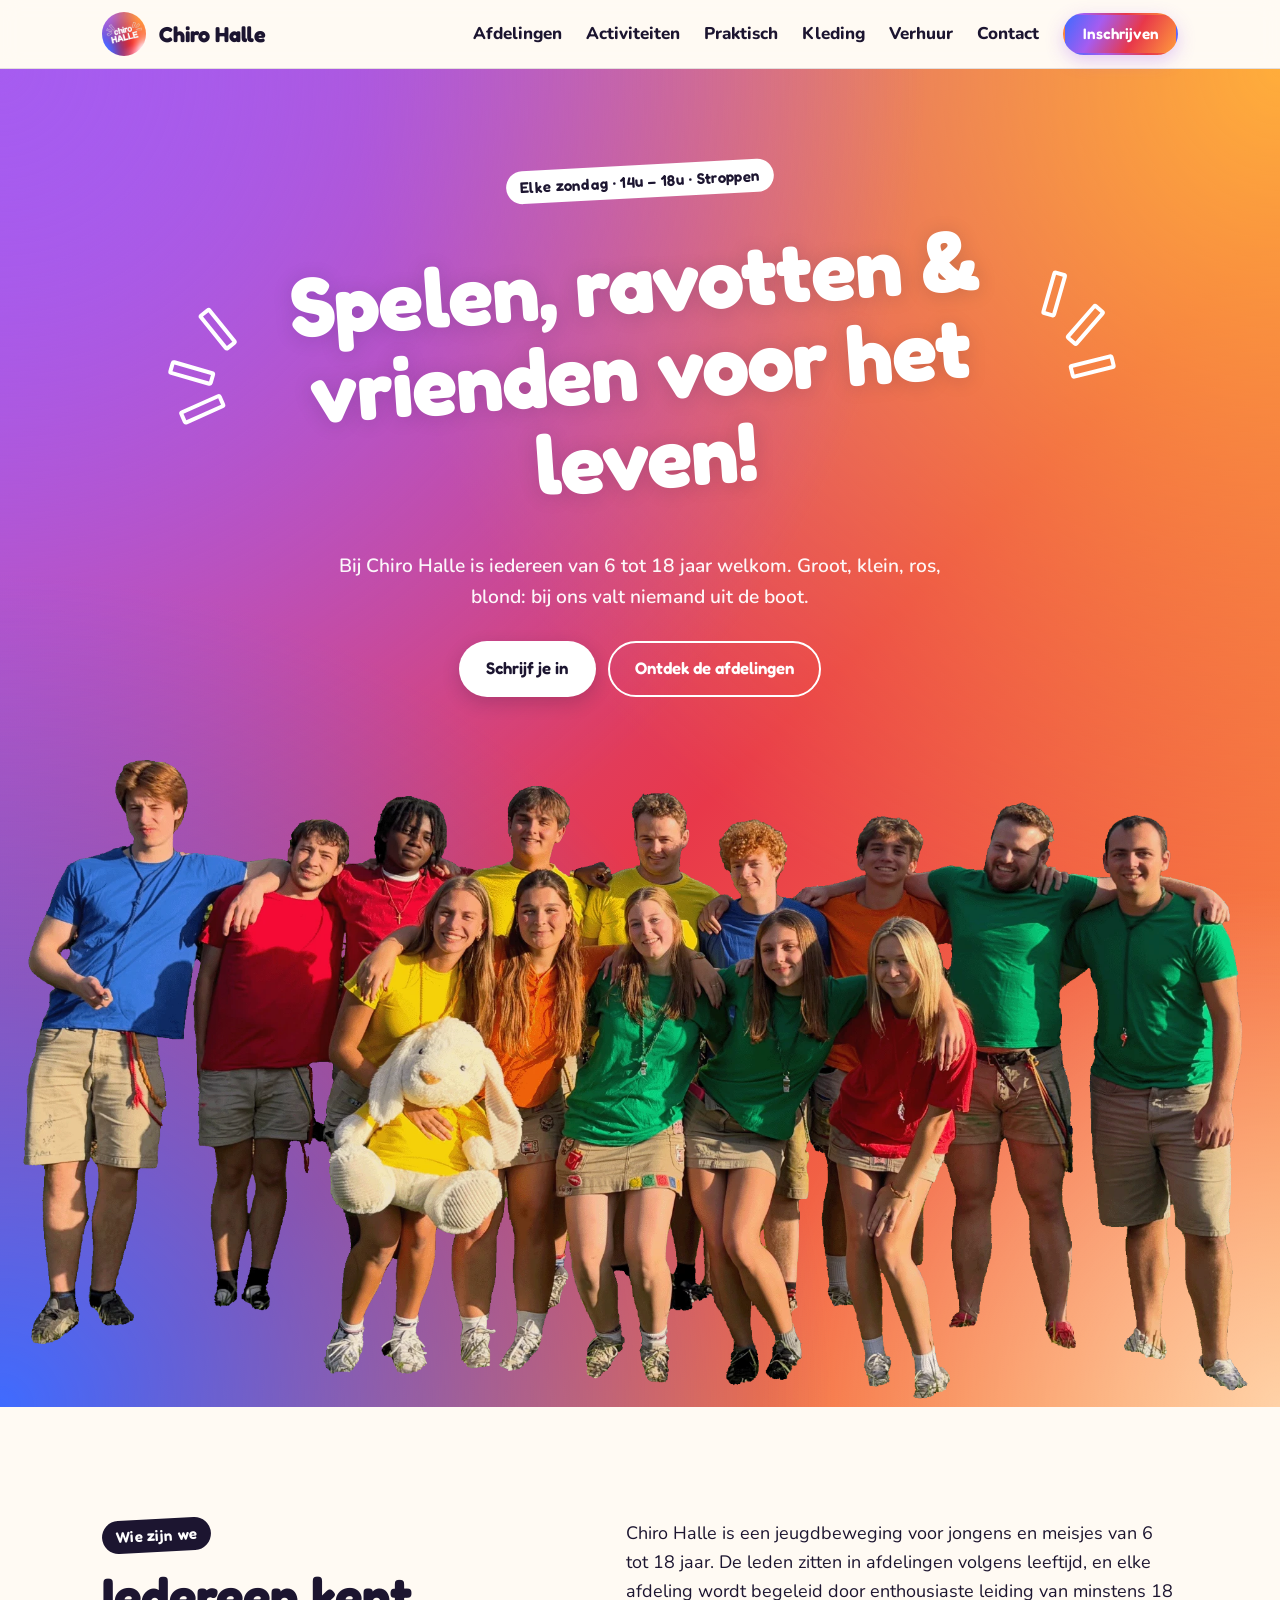
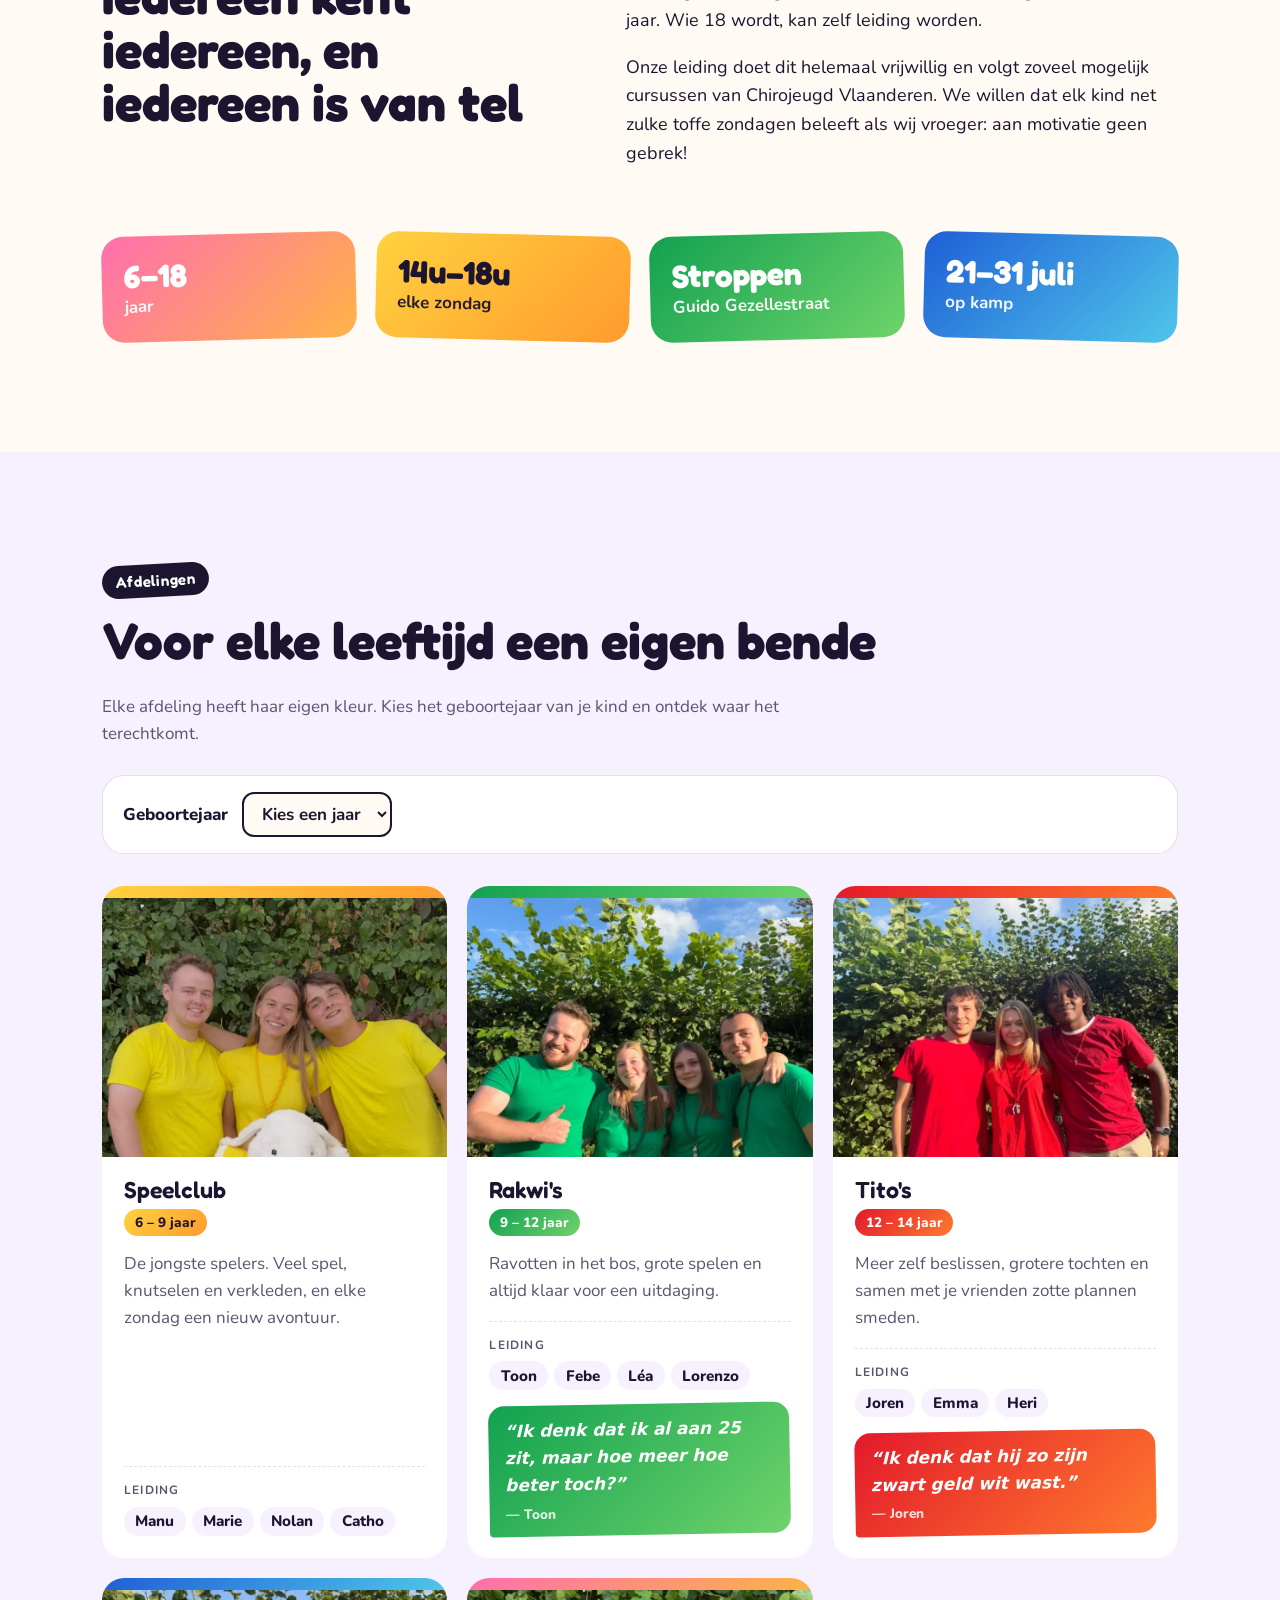
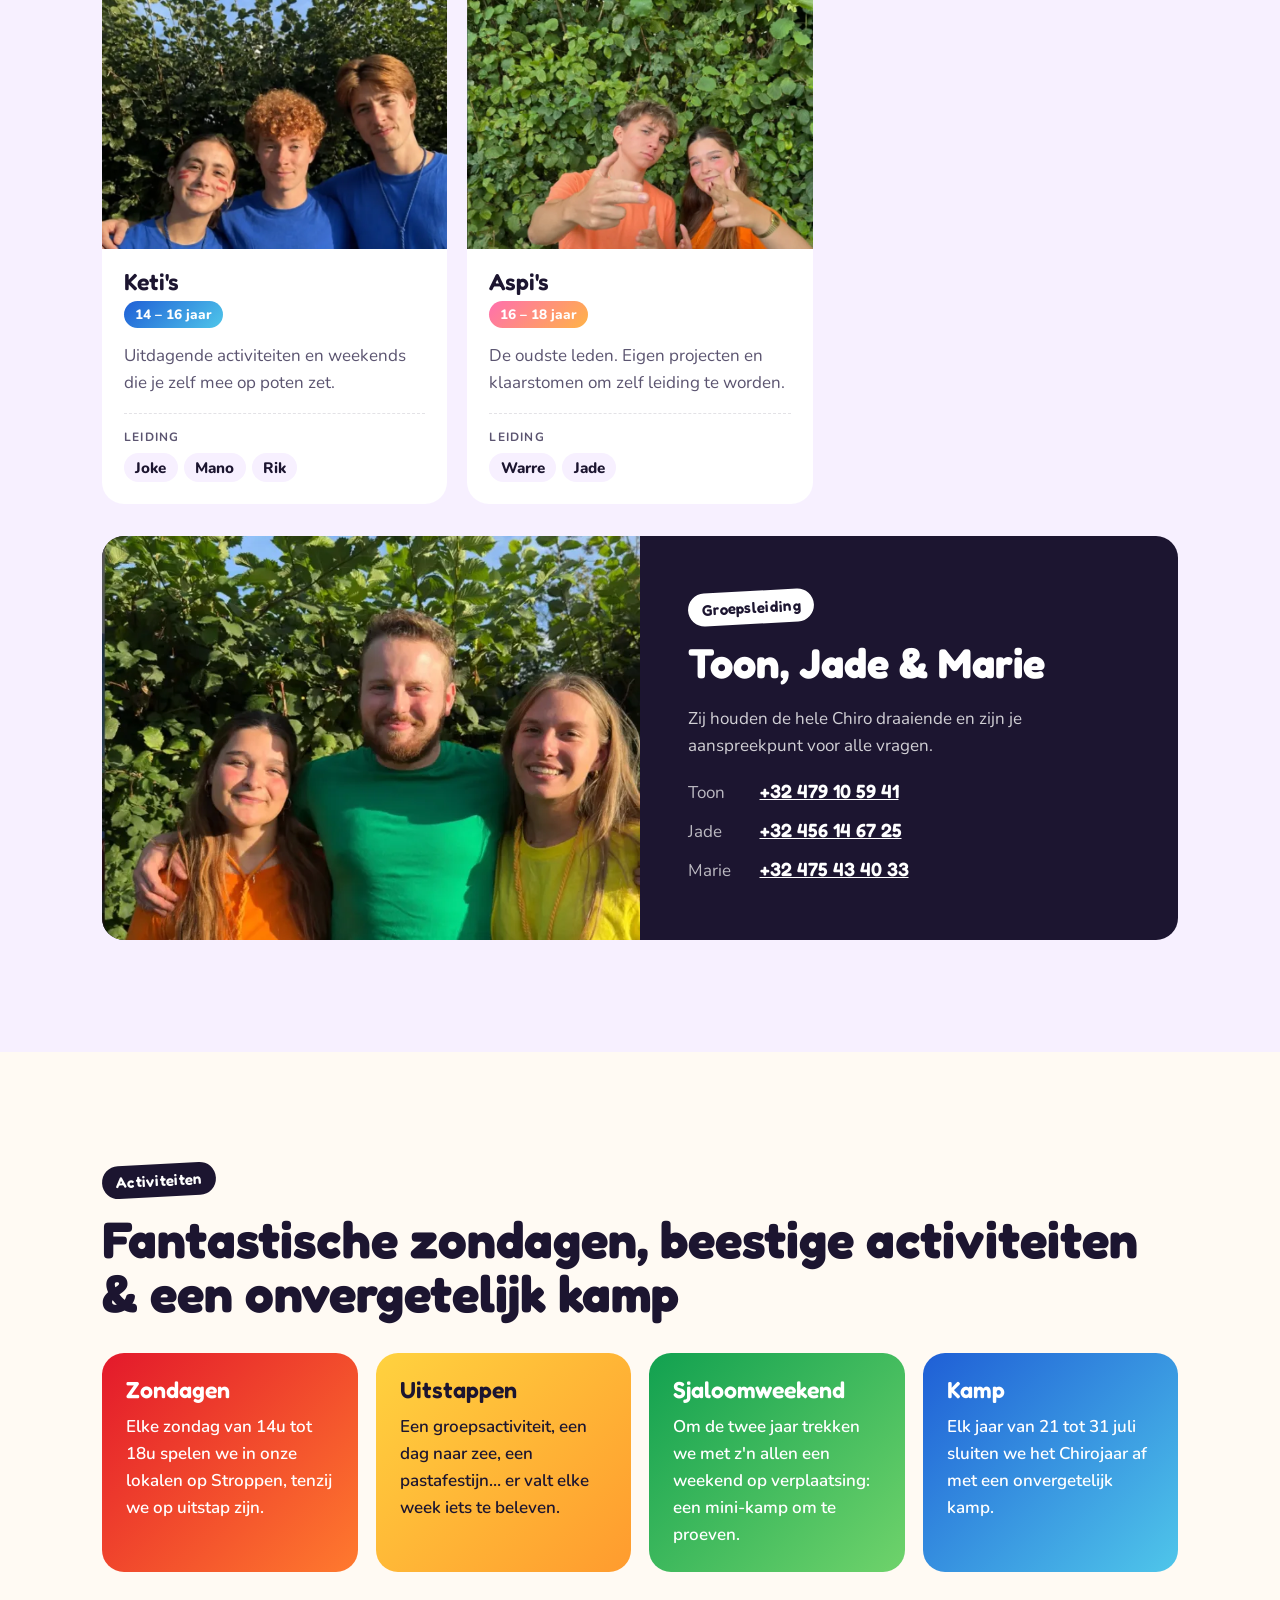
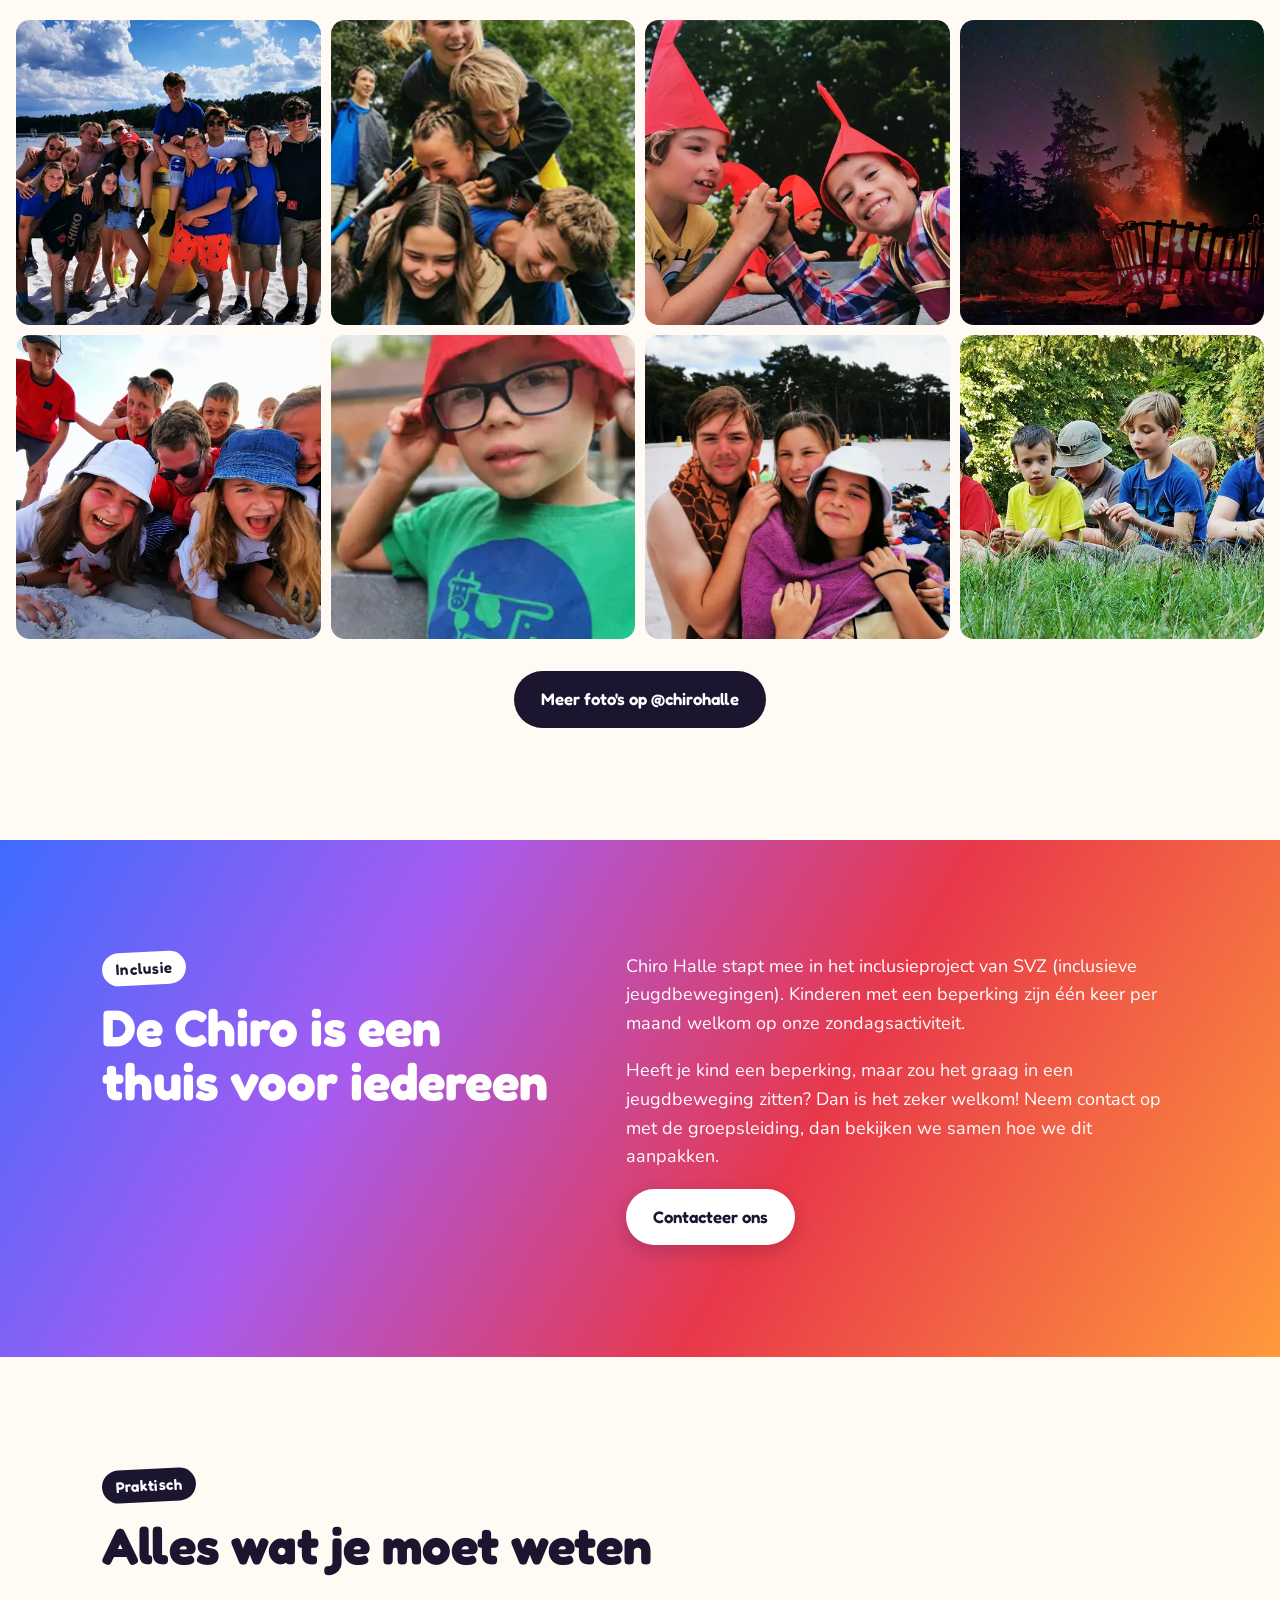
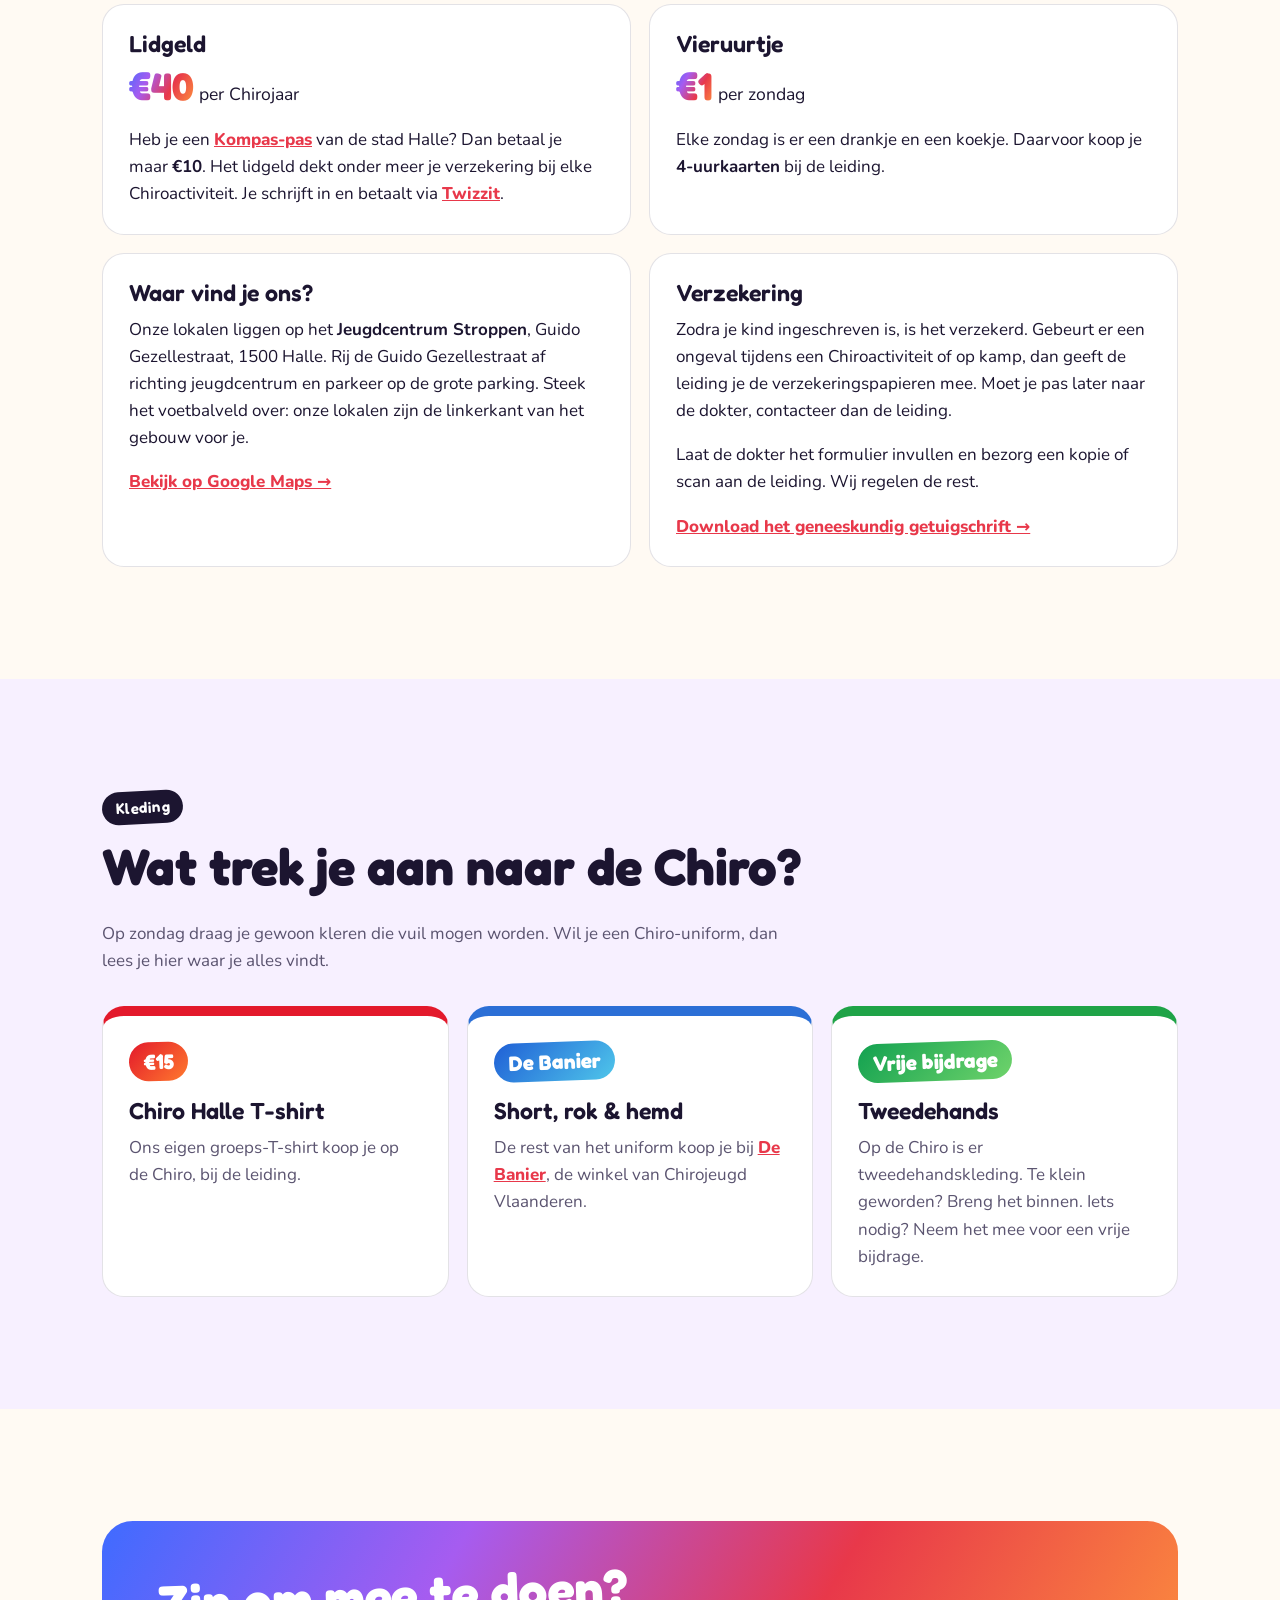
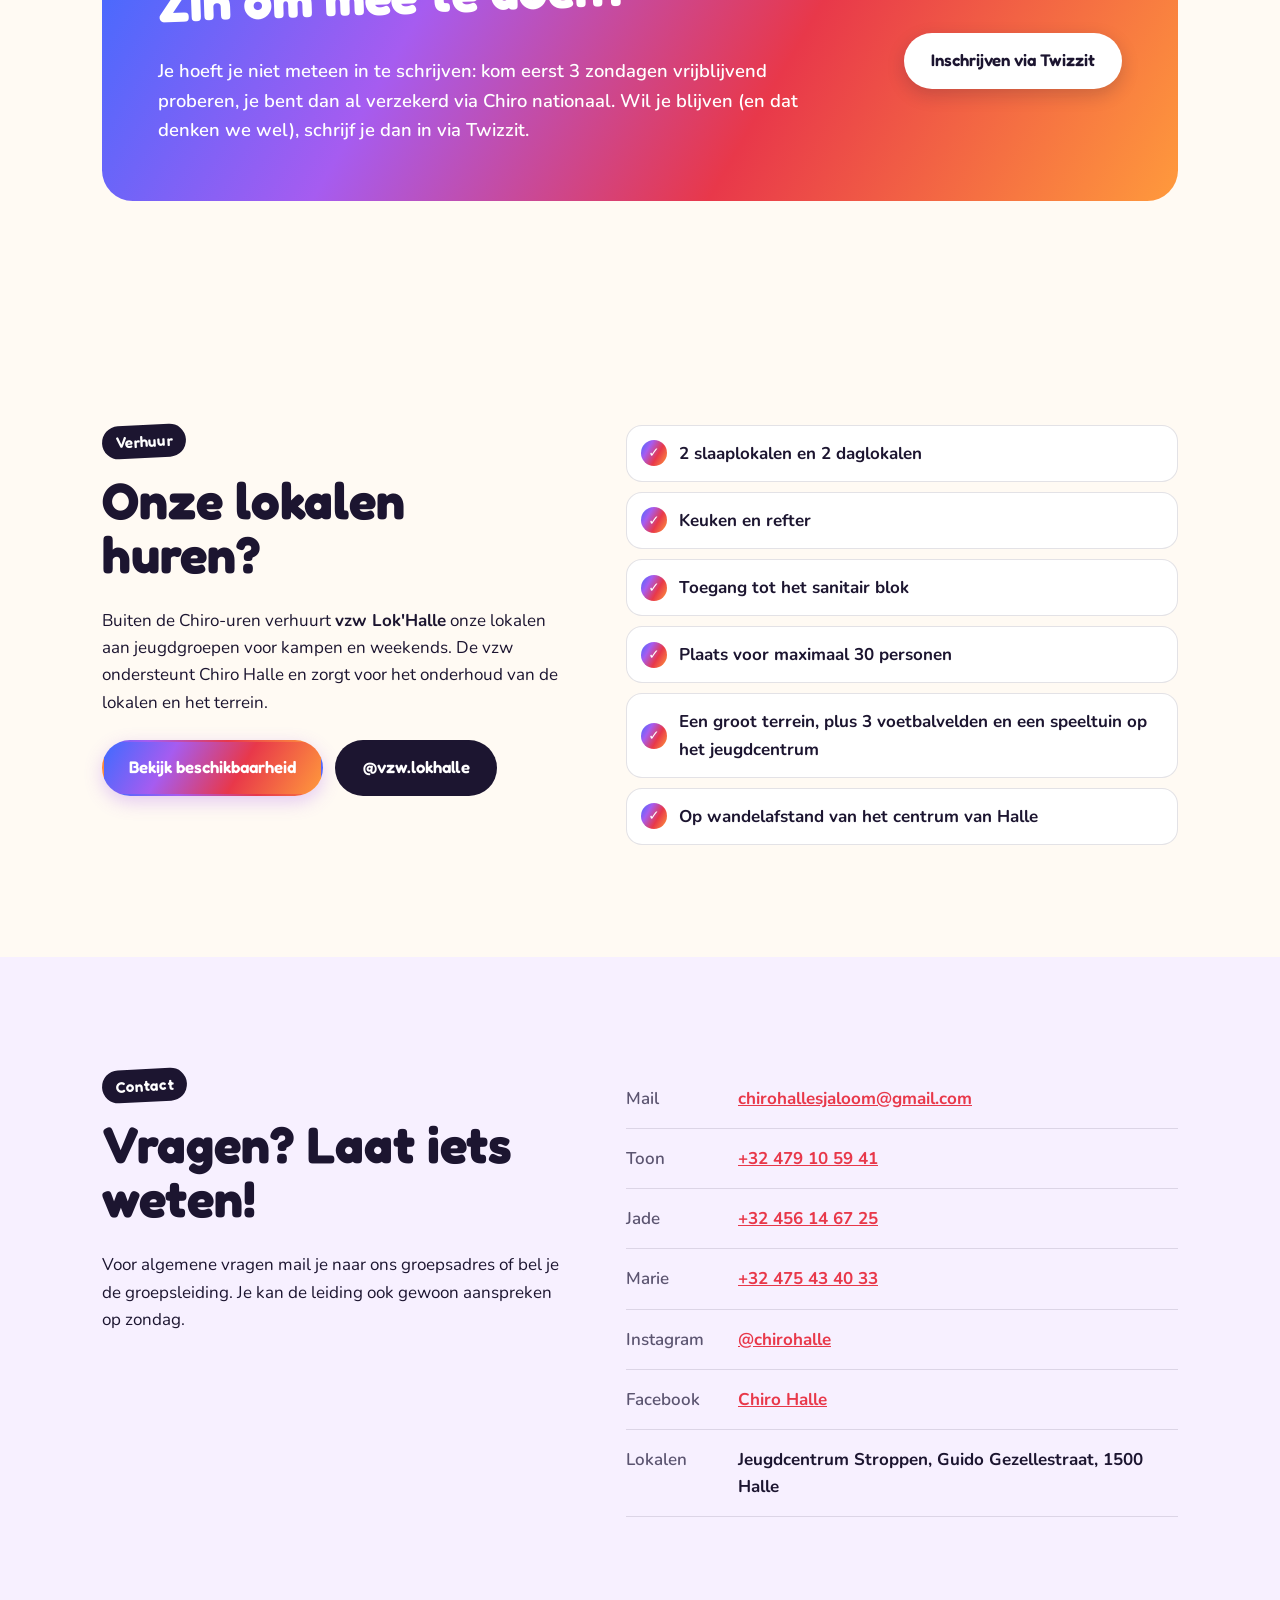
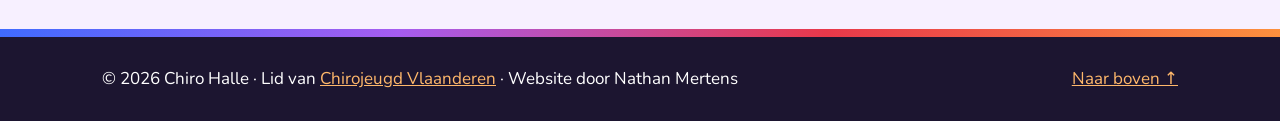
==== commit 88f931f5: "Proefperiode: 3 zondagen Co-Authored-By: Claude Opus 5.5 <noreply@anthropic.com> Claude-Session: htt" ====
--- a/index.html
+++ b/index.html
@@ -294,7 +294,7 @@
     <div class="wrap cta-box">
       <div>
         <h2>Zin om mee te doen?</h2>
-        <p>Je hoeft je niet meteen in te schrijven: kom eerst een paar zondagen proberen, je bent dan al verzekerd via Chiro nationaal. Wil je blijven (en dat denken we wel), schrijf je dan in via Twizzit.</p>
+        <p>Je hoeft je niet meteen in te schrijven: kom eerst 3 zondagen vrijblijvend proberen, je bent dan al verzekerd via Chiro nationaal. Wil je blijven (en dat denken we wel), schrijf je dan in via Twizzit.</p>
       </div>
       <a href="https://app.twizzit.com/v2/form/VlhWQUFUMXZKdU9ibWZyT3hXUkVYUT09" class="btn btn-white" target="_blank" rel="noopener">Inschrijven via Twizzit</a>
     </div>
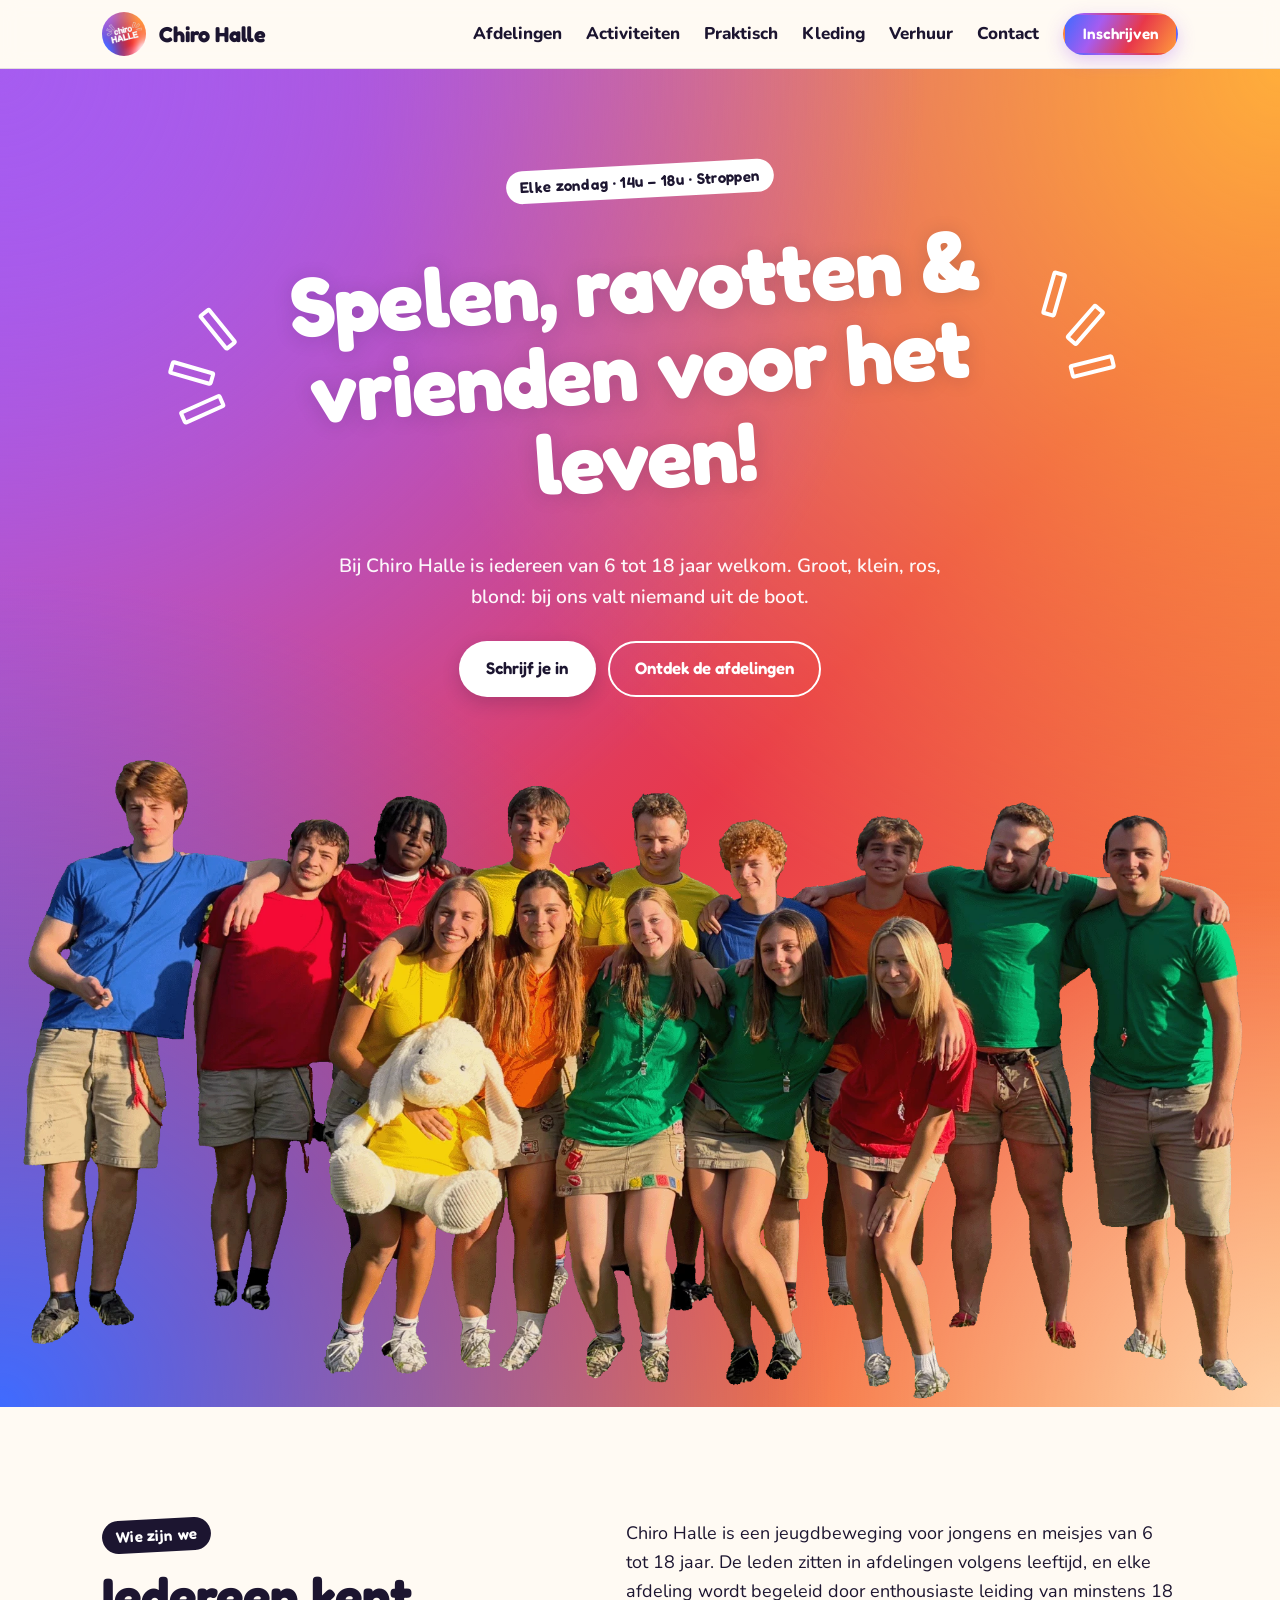
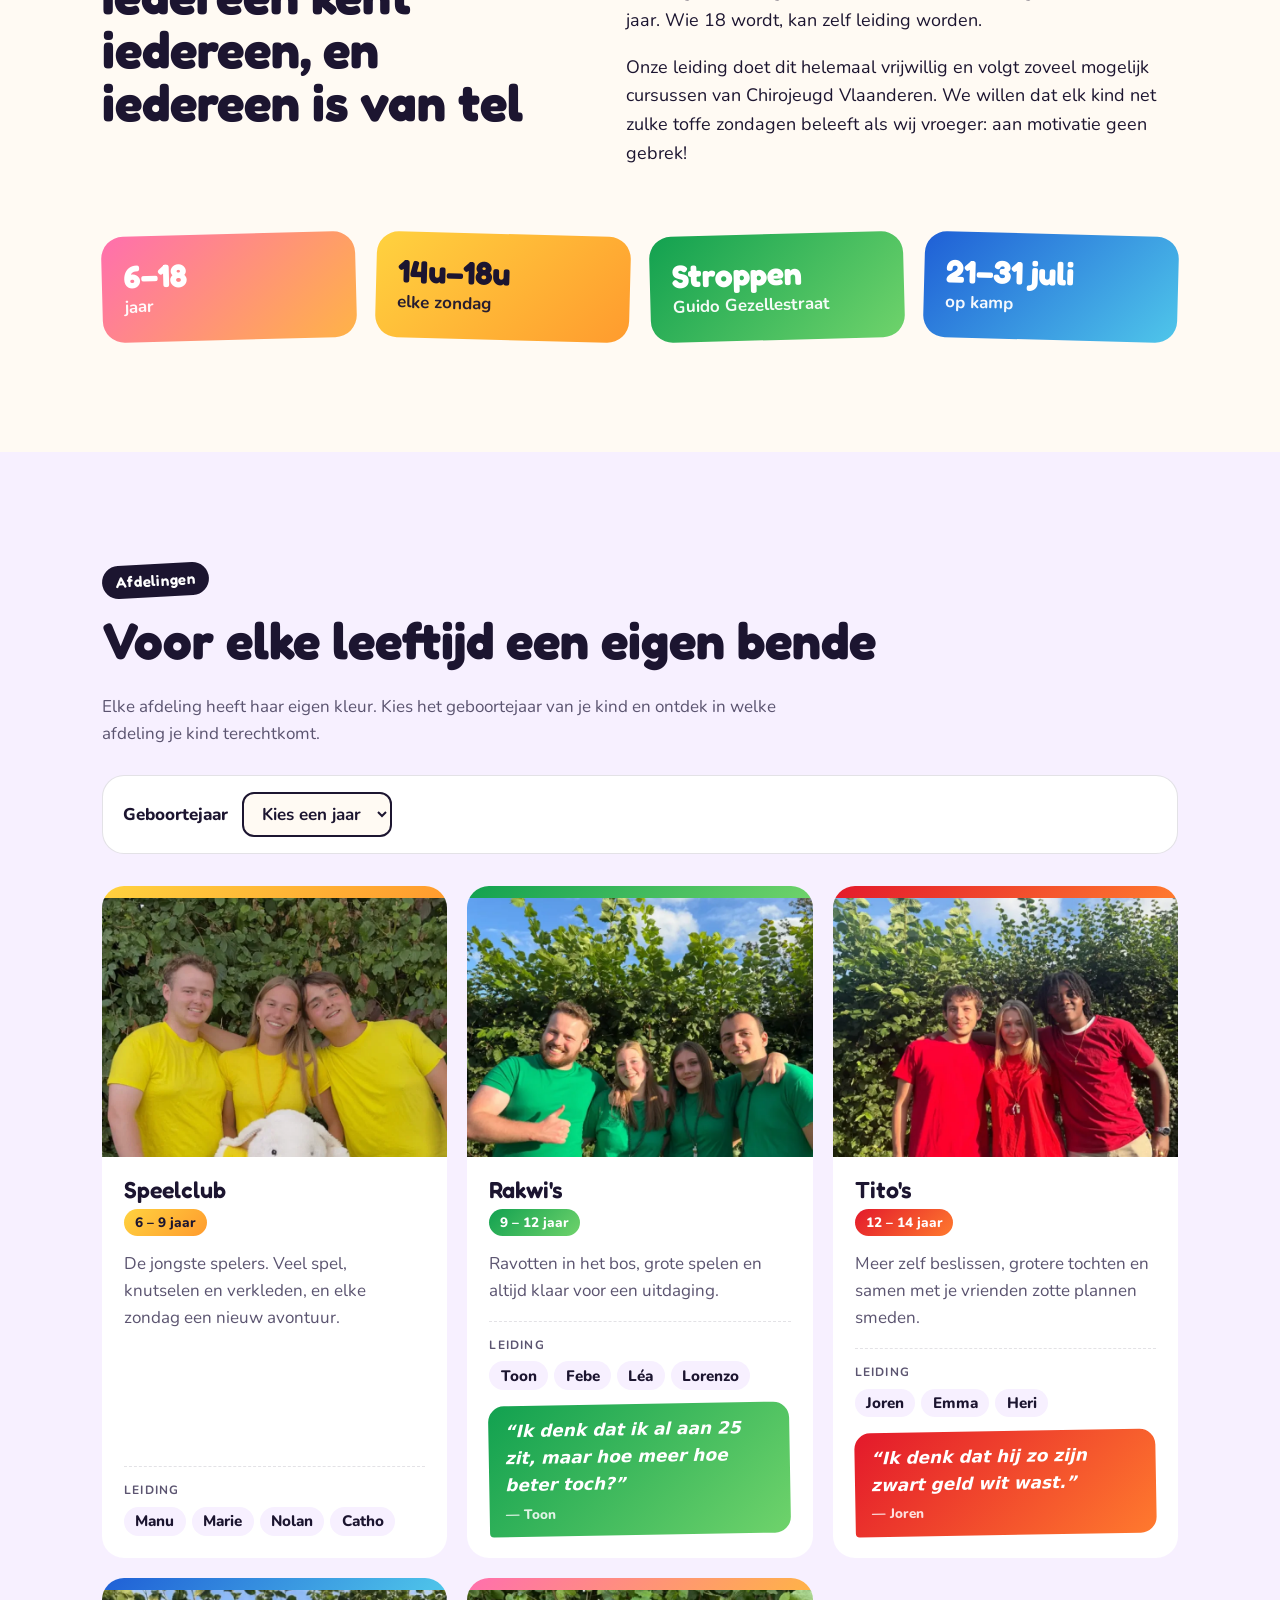
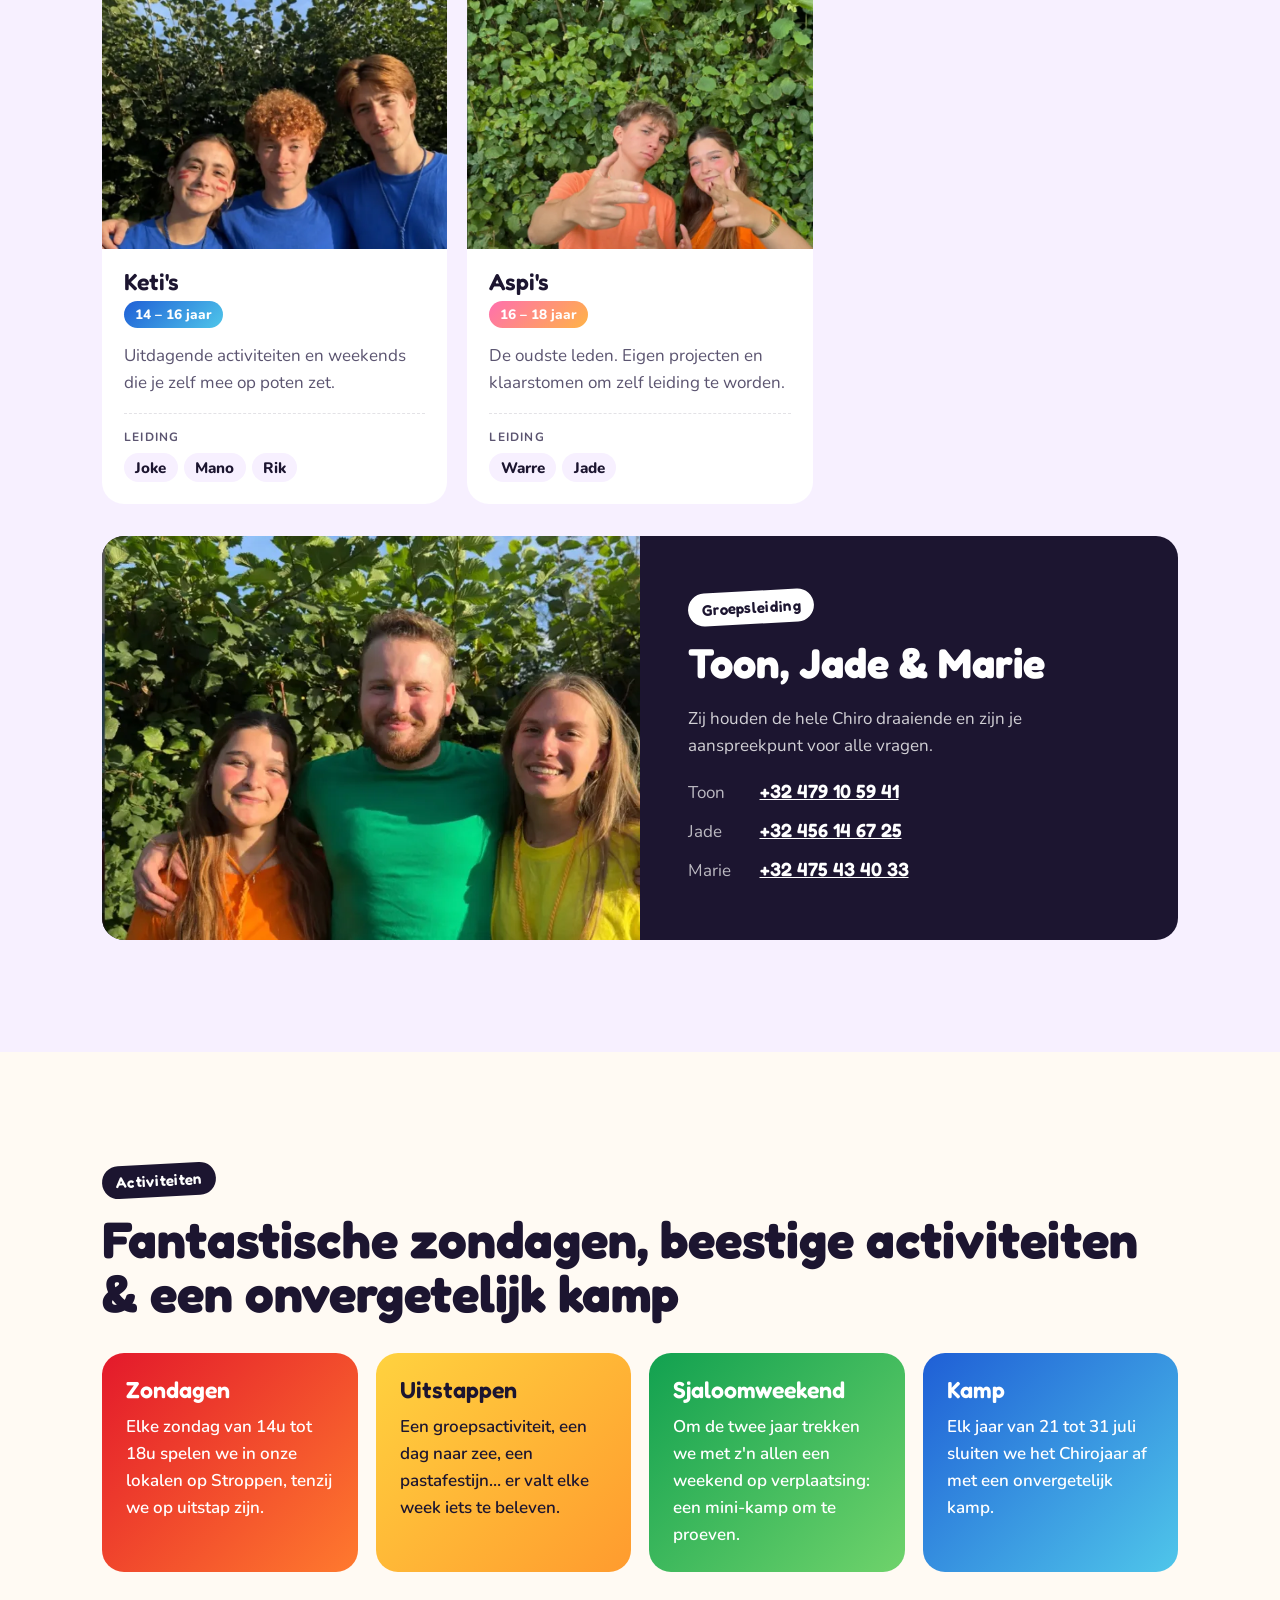
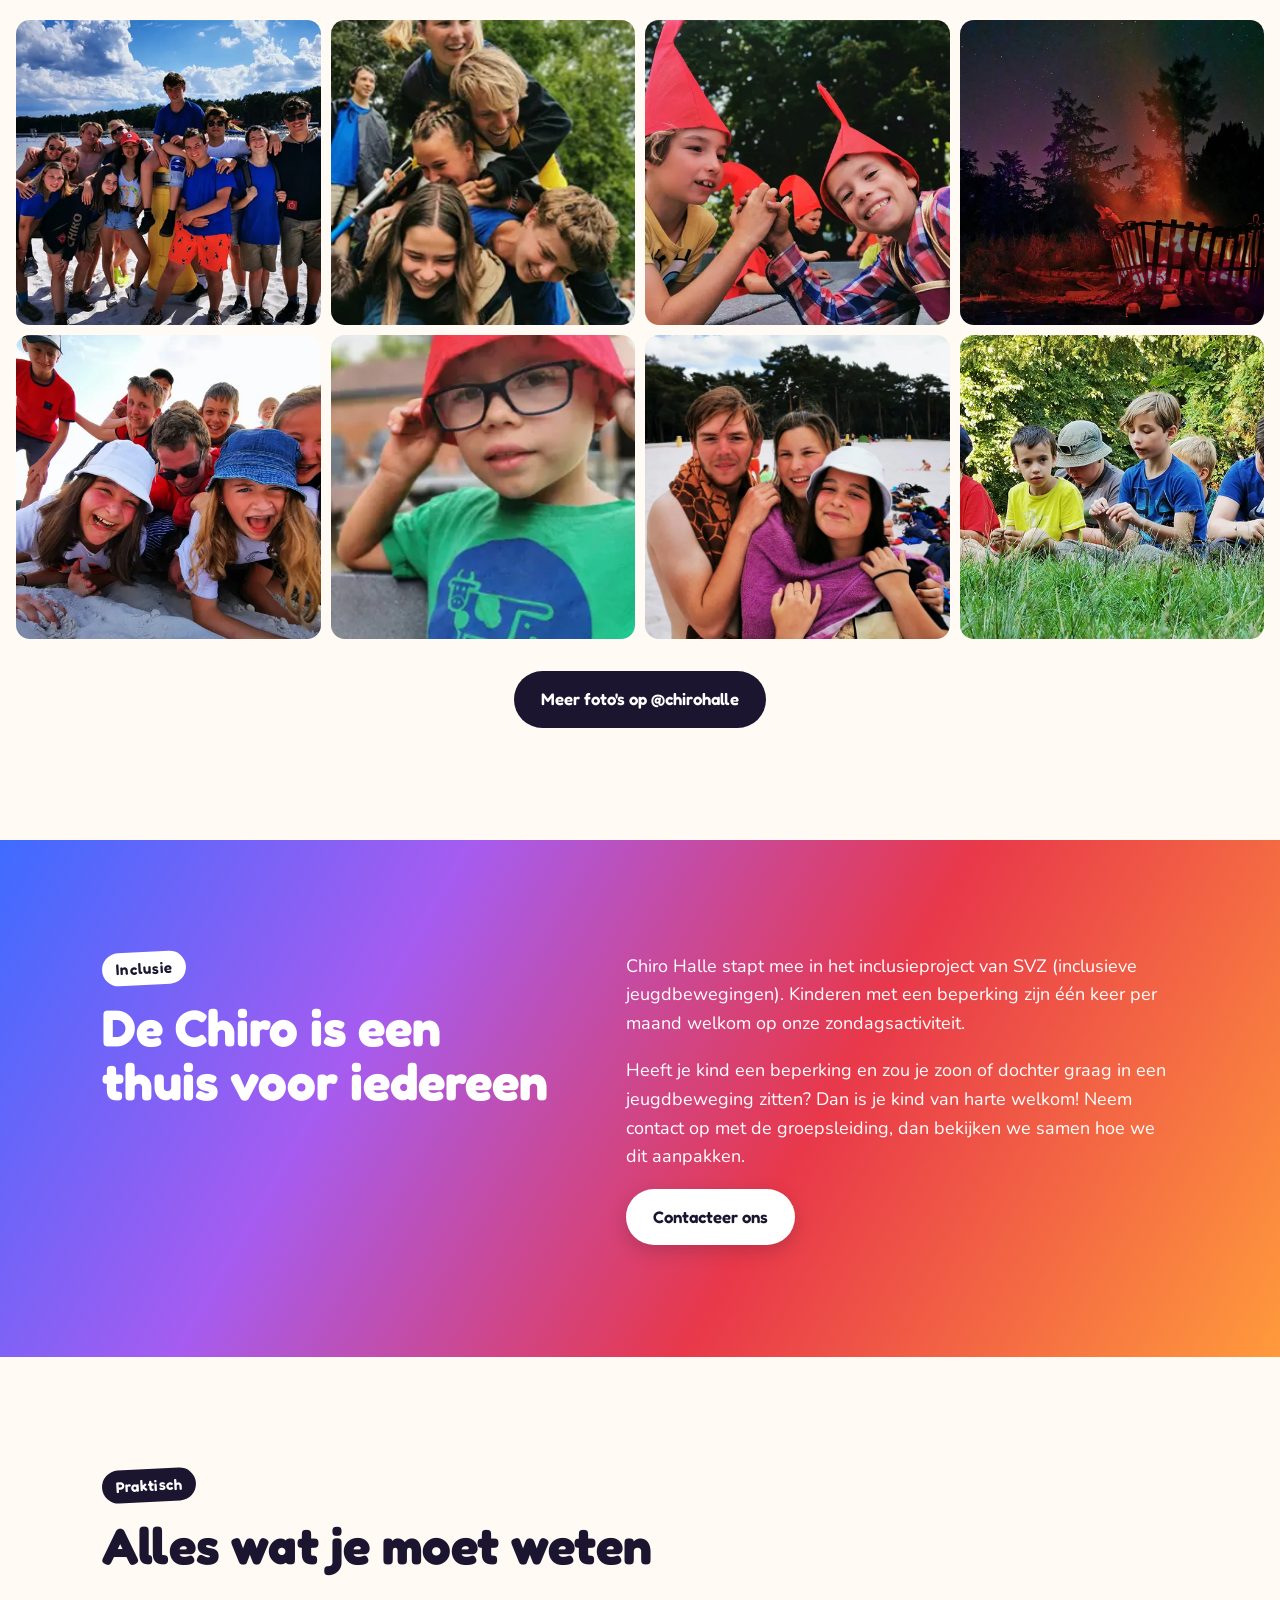
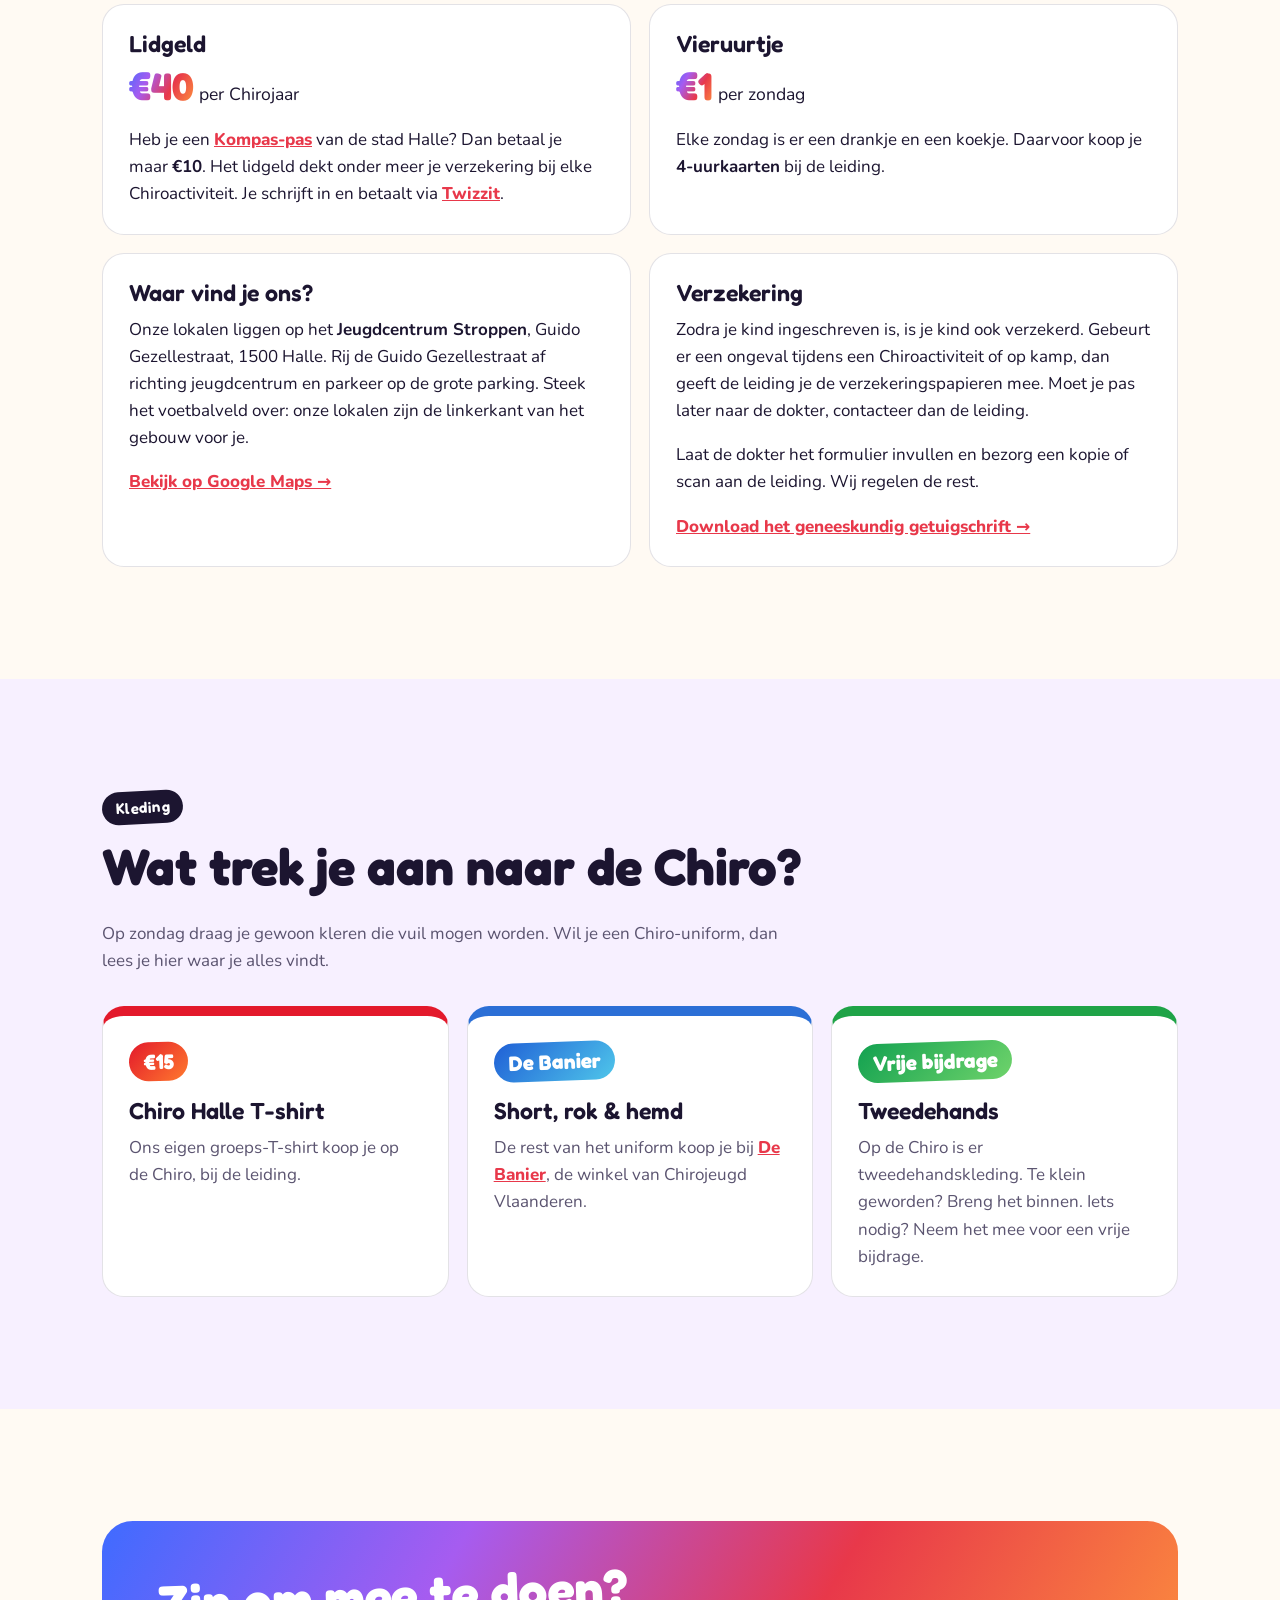
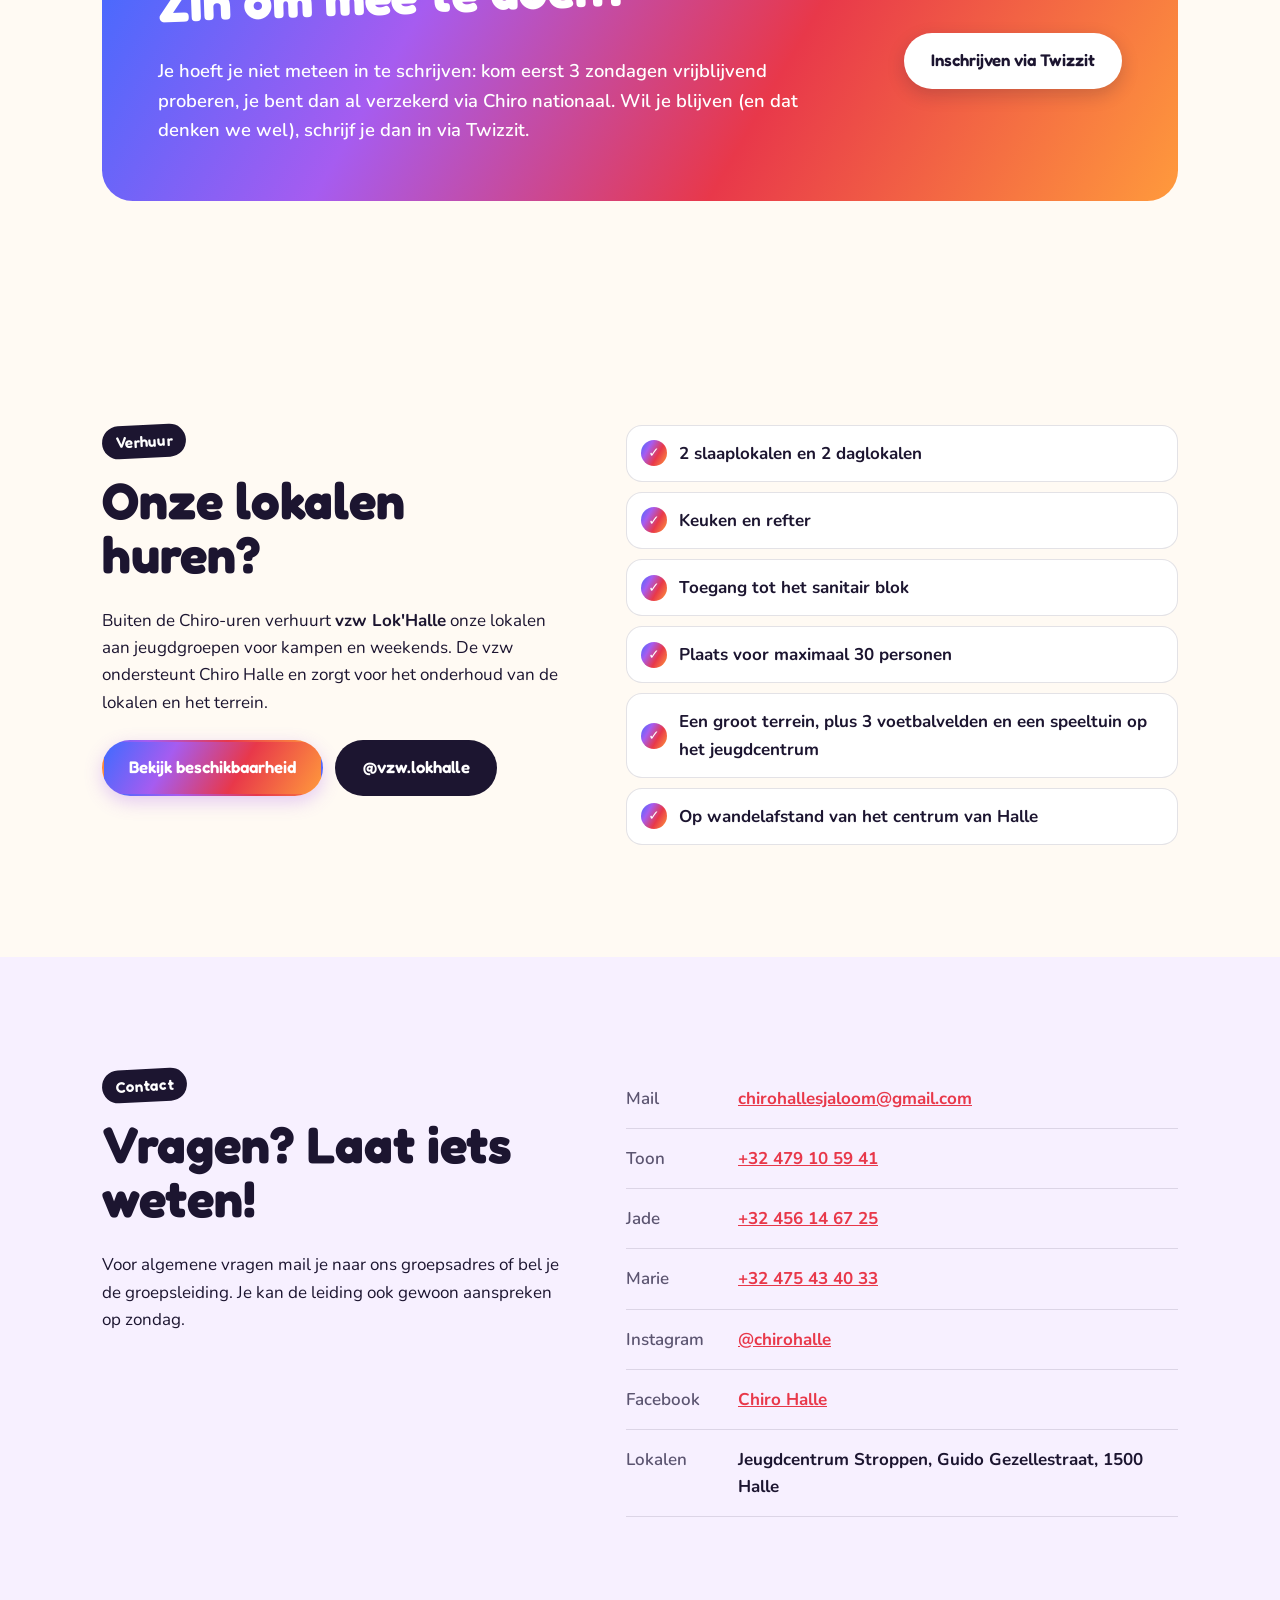
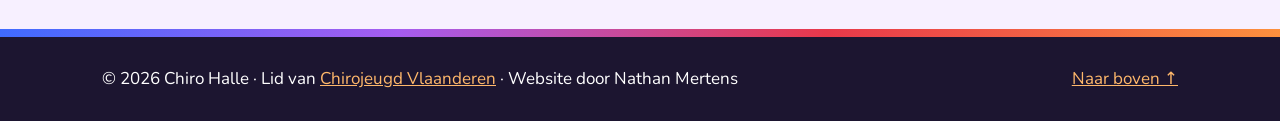
==== commit 6c489f7c: "Kinderen niet meer met 'het' aanduiden Co-Authored-By: Claude Opus 5.5 <noreply@anthropic.com> Claud" ====
--- a/index.html
+++ b/index.html
@@ -88,7 +88,7 @@
     <div class="wrap">
       <p class="tag tag-dark">Afdelingen</p>
       <h2>Voor elke leeftijd een eigen bende</h2>
-      <p class="section-lead">Elke afdeling heeft haar eigen kleur. Kies het geboortejaar van je kind en ontdek waar het terechtkomt.</p>
+      <p class="section-lead">Elke afdeling heeft haar eigen kleur. Kies het geboortejaar van je kind en ontdek in welke afdeling je kind terechtkomt.</p>
 
       <div class="age-finder">
         <label for="geboortejaar">Geboortejaar</label>
@@ -226,7 +226,7 @@
       </div>
       <div class="prose">
         <p>Chiro Halle stapt mee in het inclusieproject van SVZ (inclusieve jeugdbewegingen). Kinderen met een beperking zijn één keer per maand welkom op onze zondagsactiviteit.</p>
-        <p>Heeft je kind een beperking, maar zou het graag in een jeugdbeweging zitten? Dan is het zeker welkom! Neem contact op met de groepsleiding, dan bekijken we samen hoe we dit aanpakken.</p>
+        <p>Heeft je kind een beperking en zou je zoon of dochter graag in een jeugdbeweging zitten? Dan is je kind van harte welkom! Neem contact op met de groepsleiding, dan bekijken we samen hoe we dit aanpakken.</p>
         <a href="#contact" class="btn btn-white">Contacteer ons</a>
       </div>
     </div>
@@ -255,7 +255,7 @@
         </div>
         <div class="info">
           <h3>Verzekering</h3>
-          <p>Zodra je kind ingeschreven is, is het verzekerd. Gebeurt er een ongeval tijdens een Chiroactiviteit of op kamp, dan geeft de leiding je de verzekeringspapieren mee. Moet je pas later naar de dokter, contacteer dan de leiding.</p>
+          <p>Zodra je kind ingeschreven is, is je kind ook verzekerd. Gebeurt er een ongeval tijdens een Chiroactiviteit of op kamp, dan geeft de leiding je de verzekeringspapieren mee. Moet je pas later naar de dokter, contacteer dan de leiding.</p>
           <p>Laat de dokter het formulier invullen en bezorg een kopie of scan aan de leiding. Wij regelen de rest.</p>
           <p><a href="assets/docs/geneeskundig_getuigschrift.pdf" download>Download het geneeskundig getuigschrift →</a></p>
         </div>
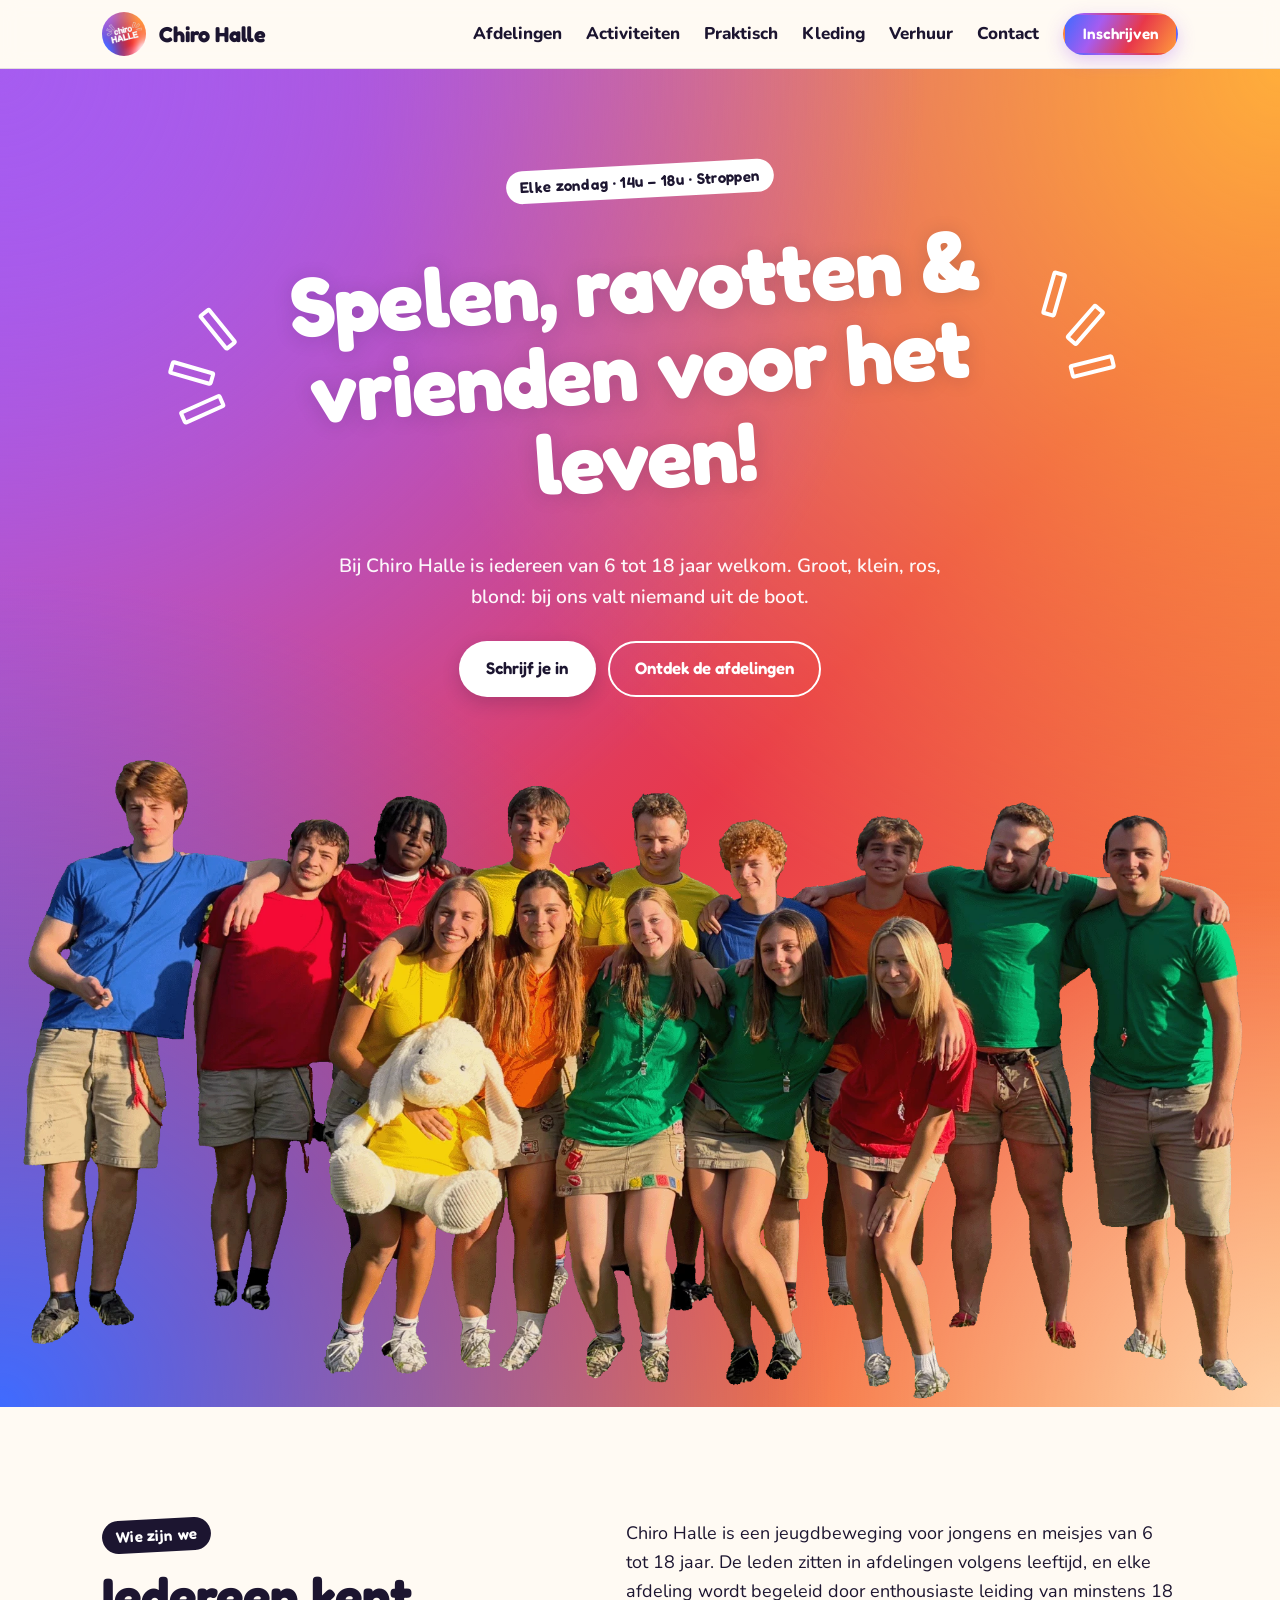
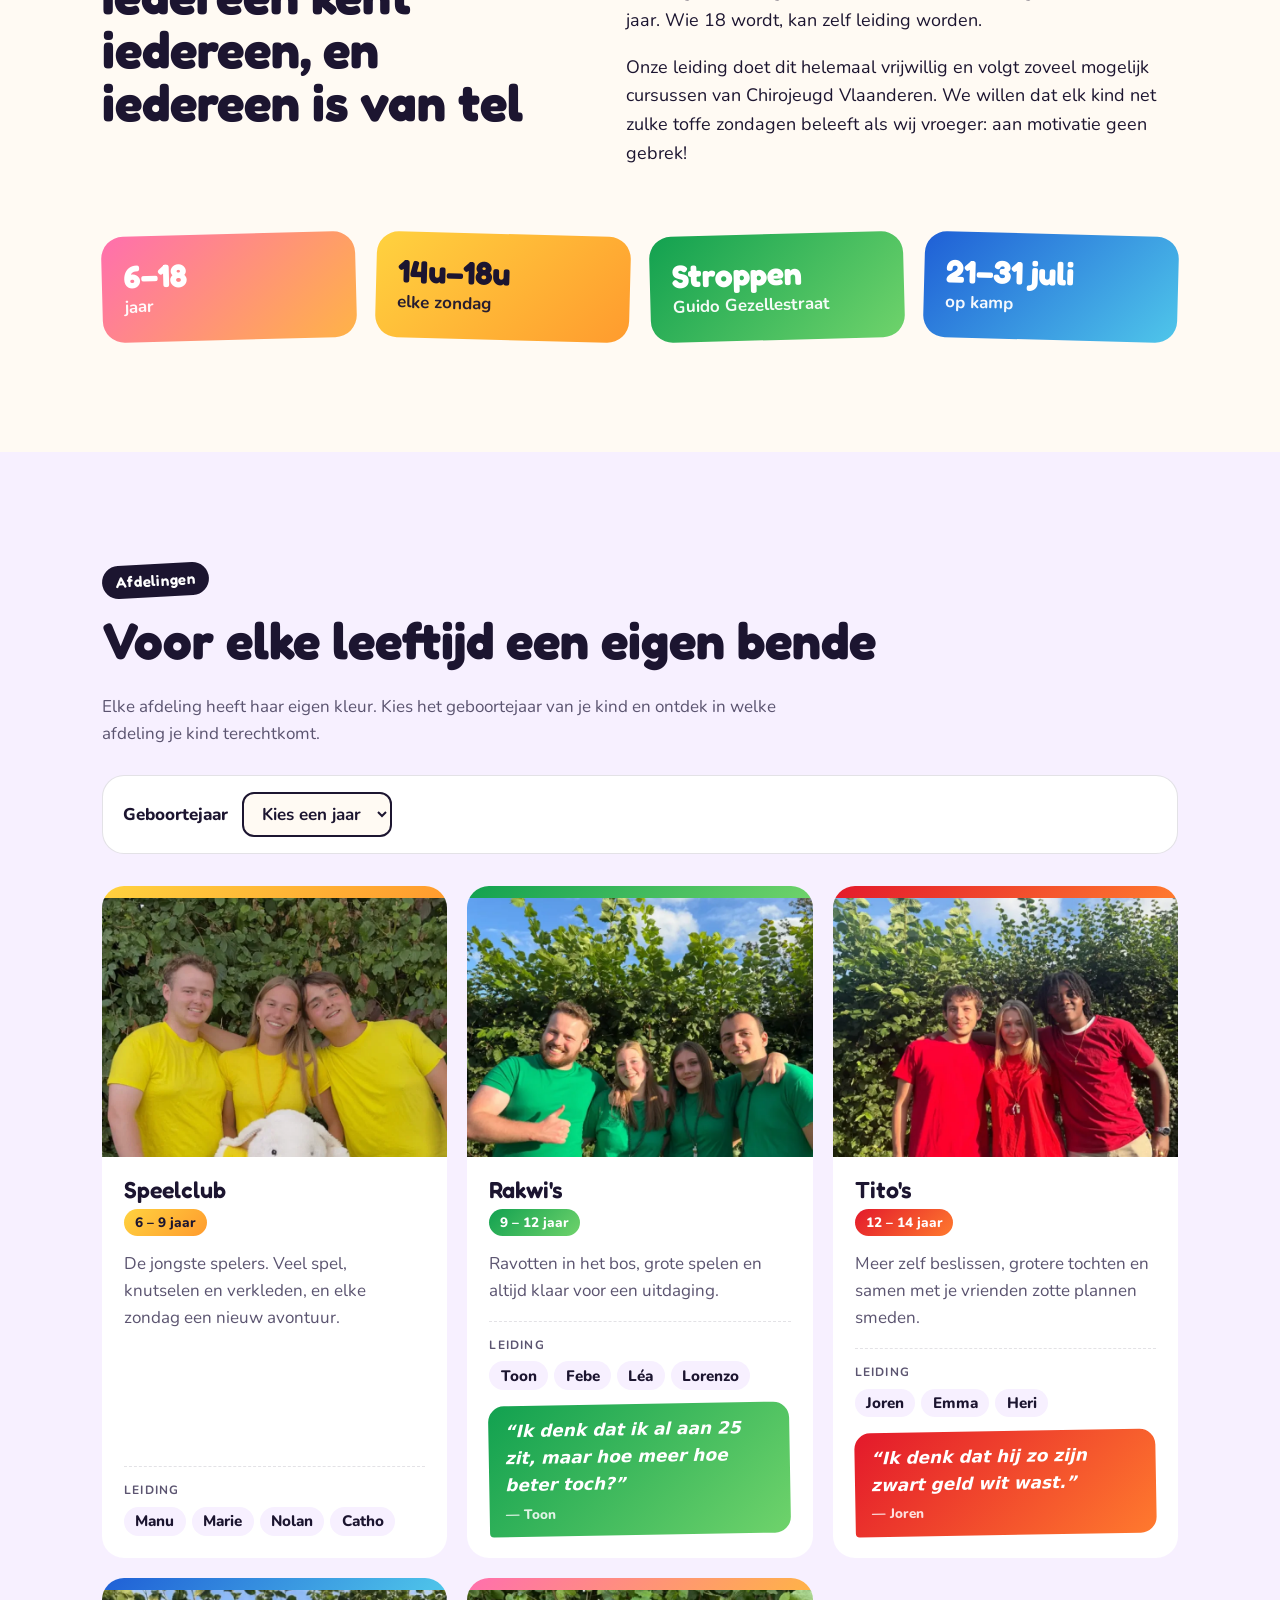
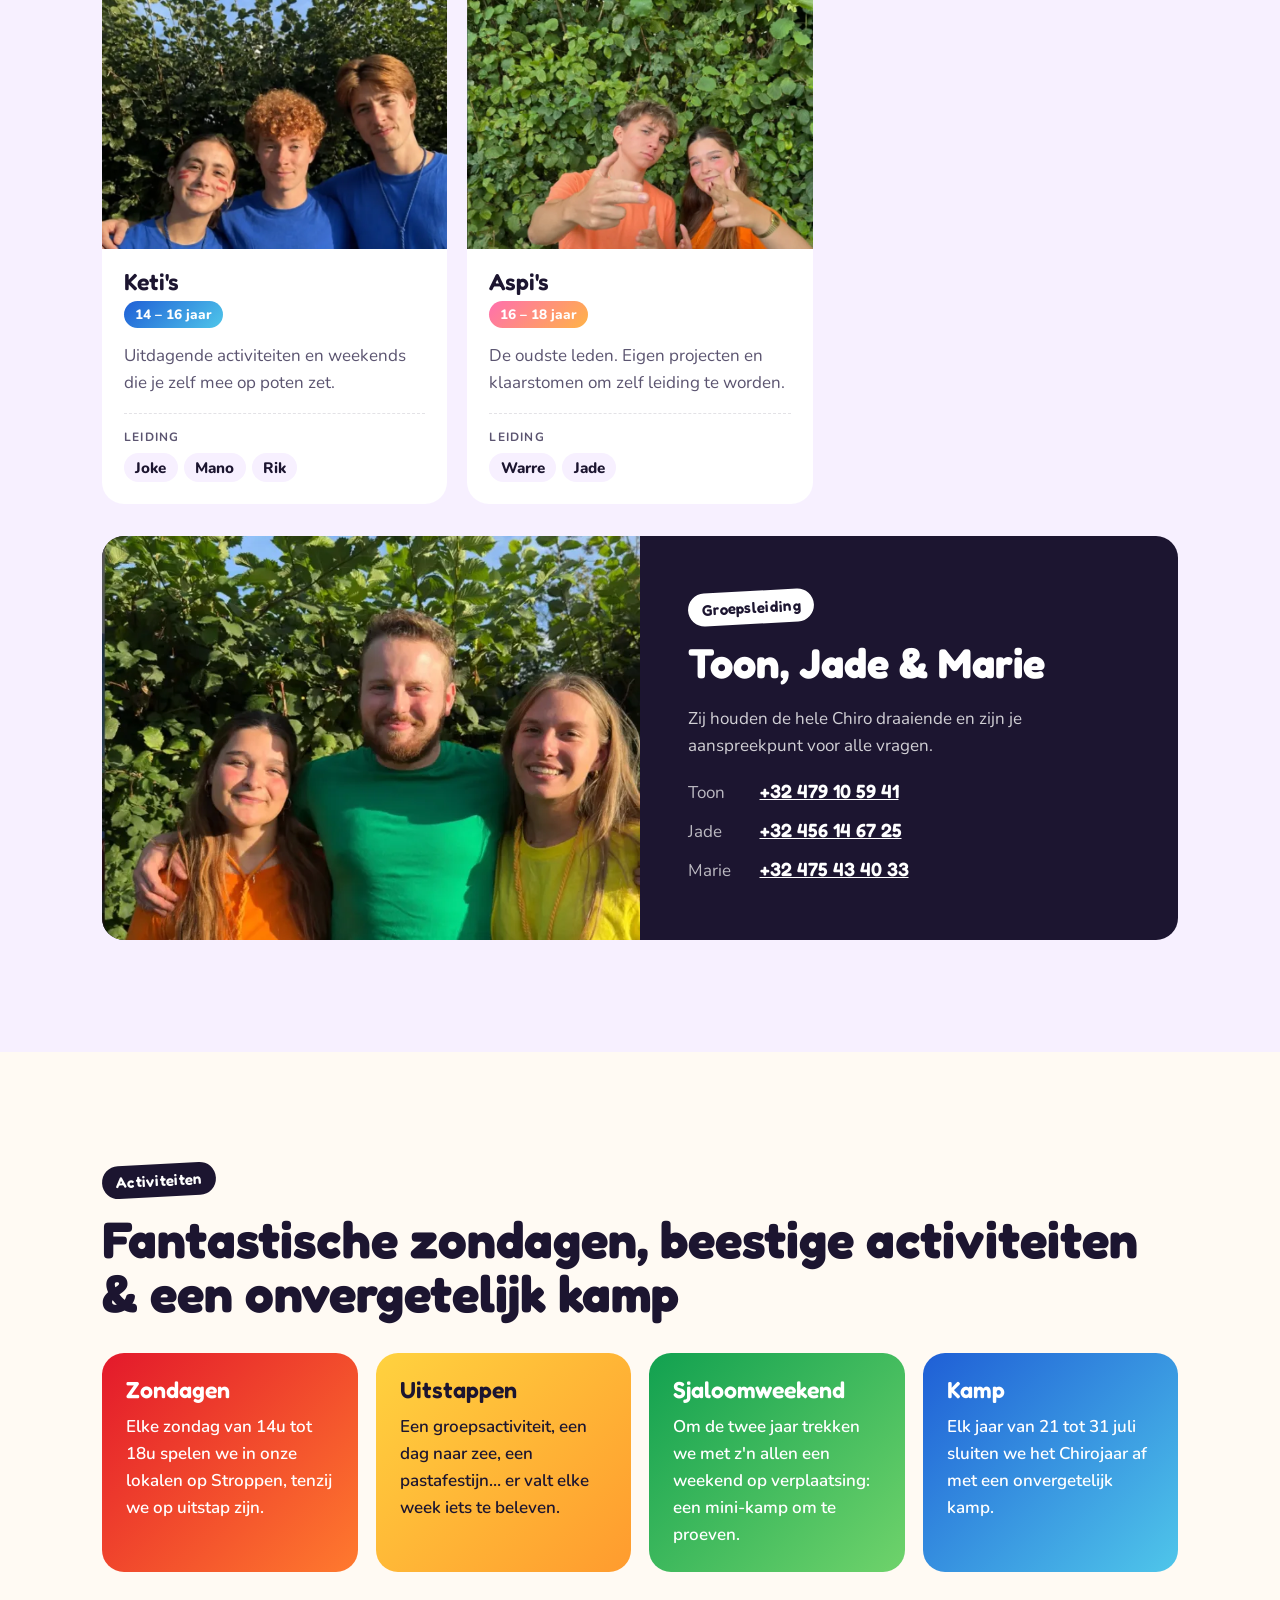
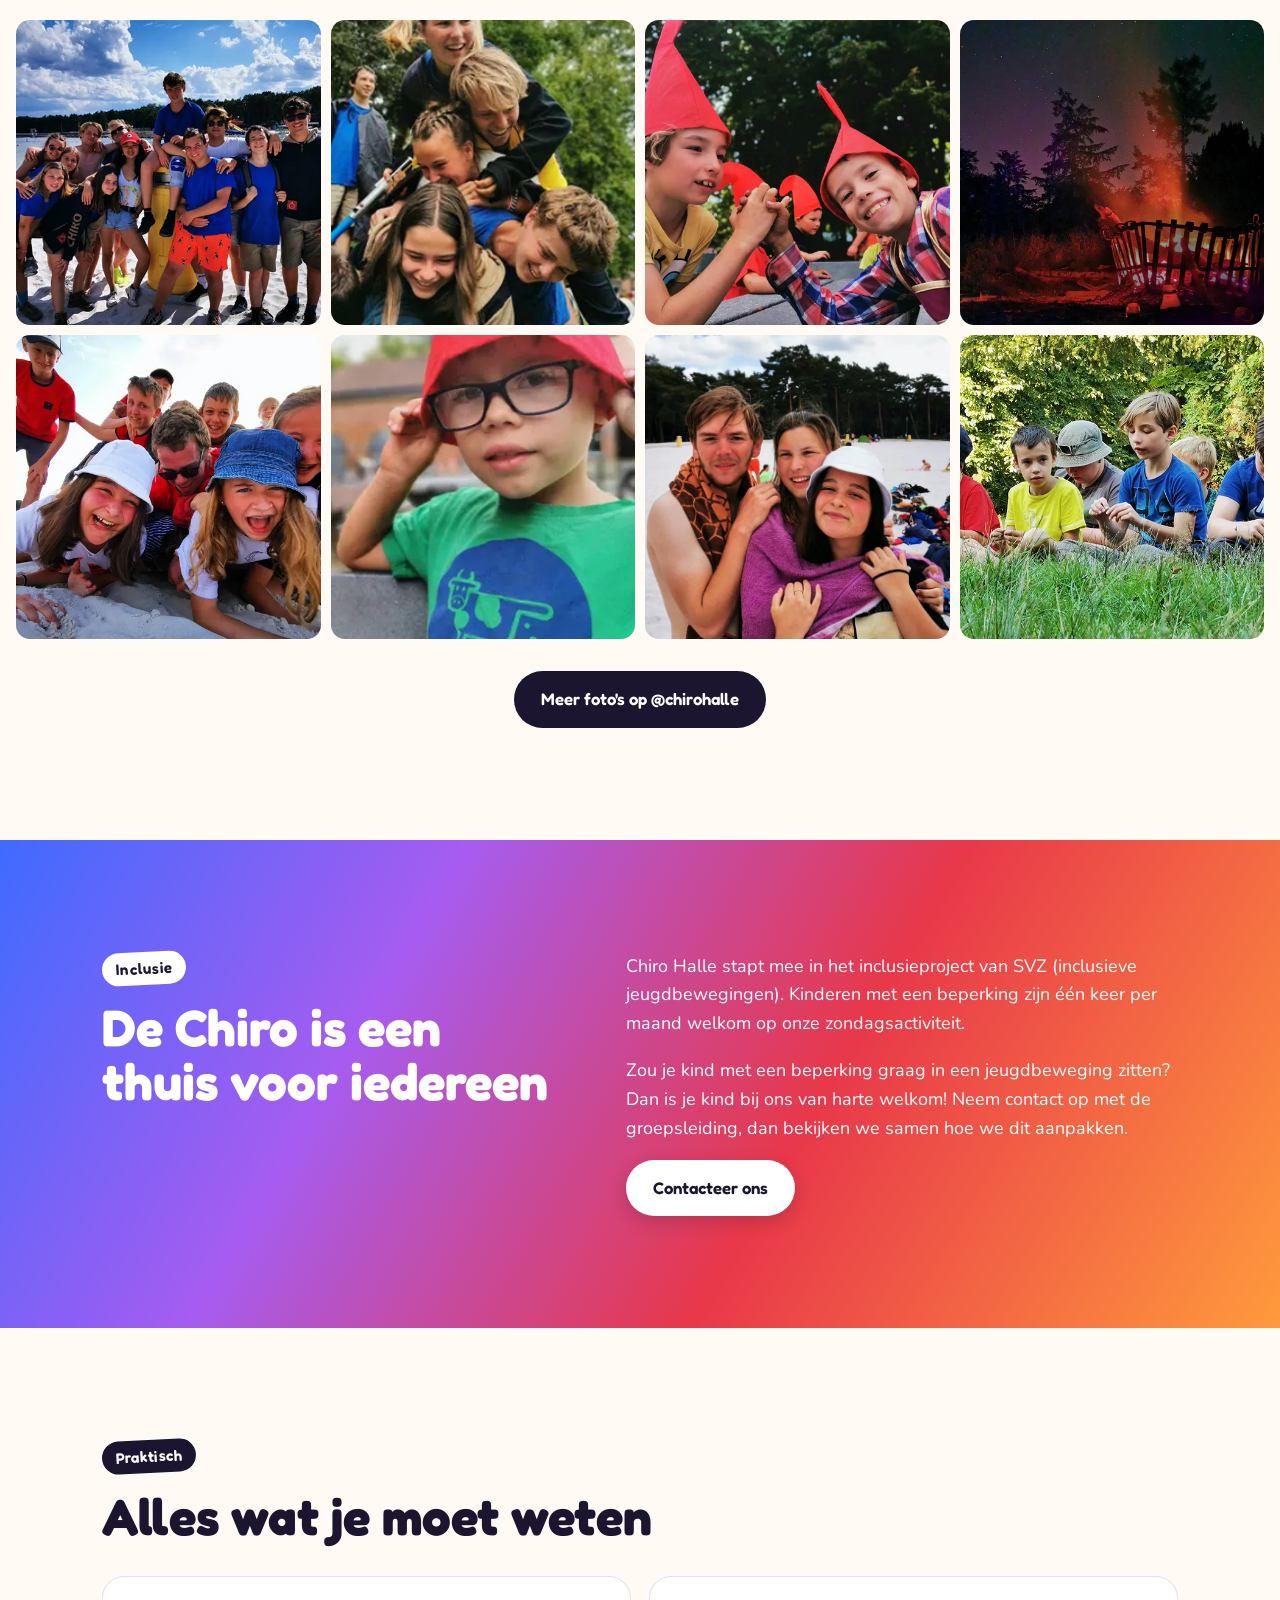
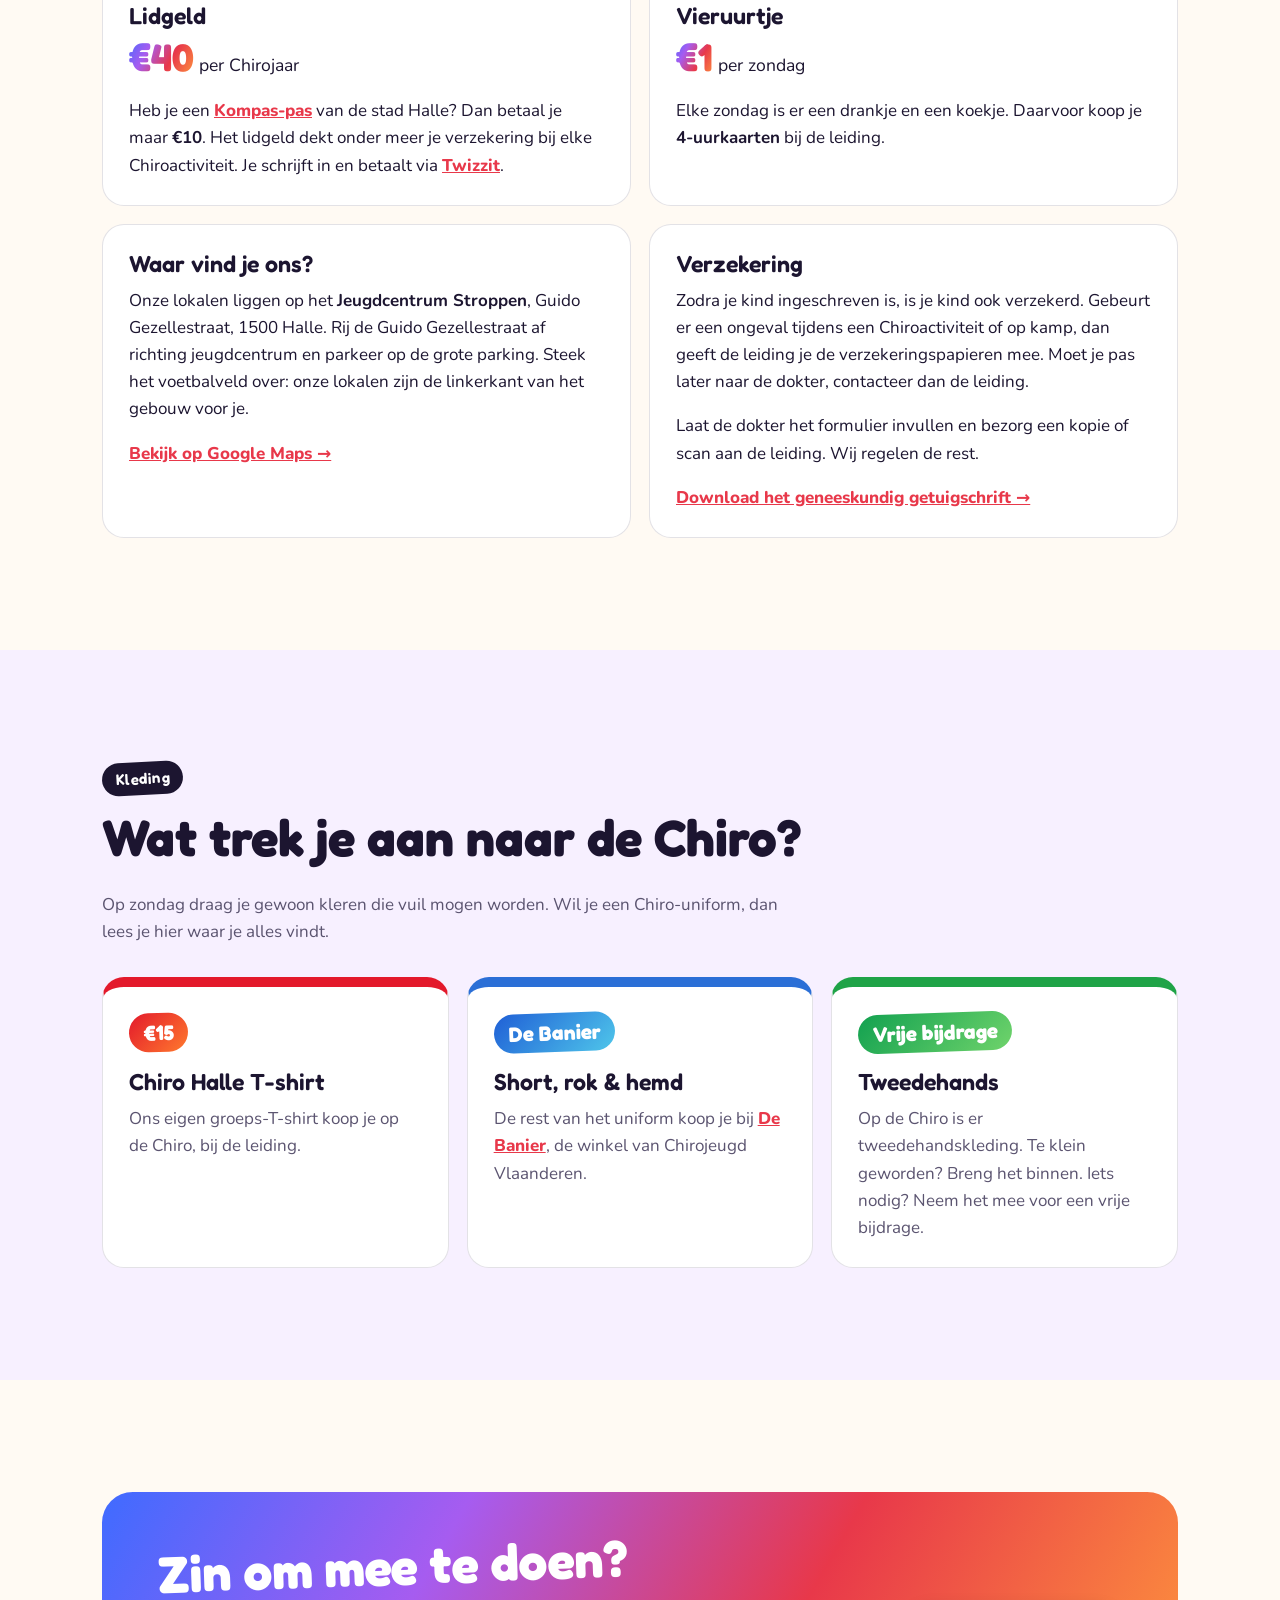
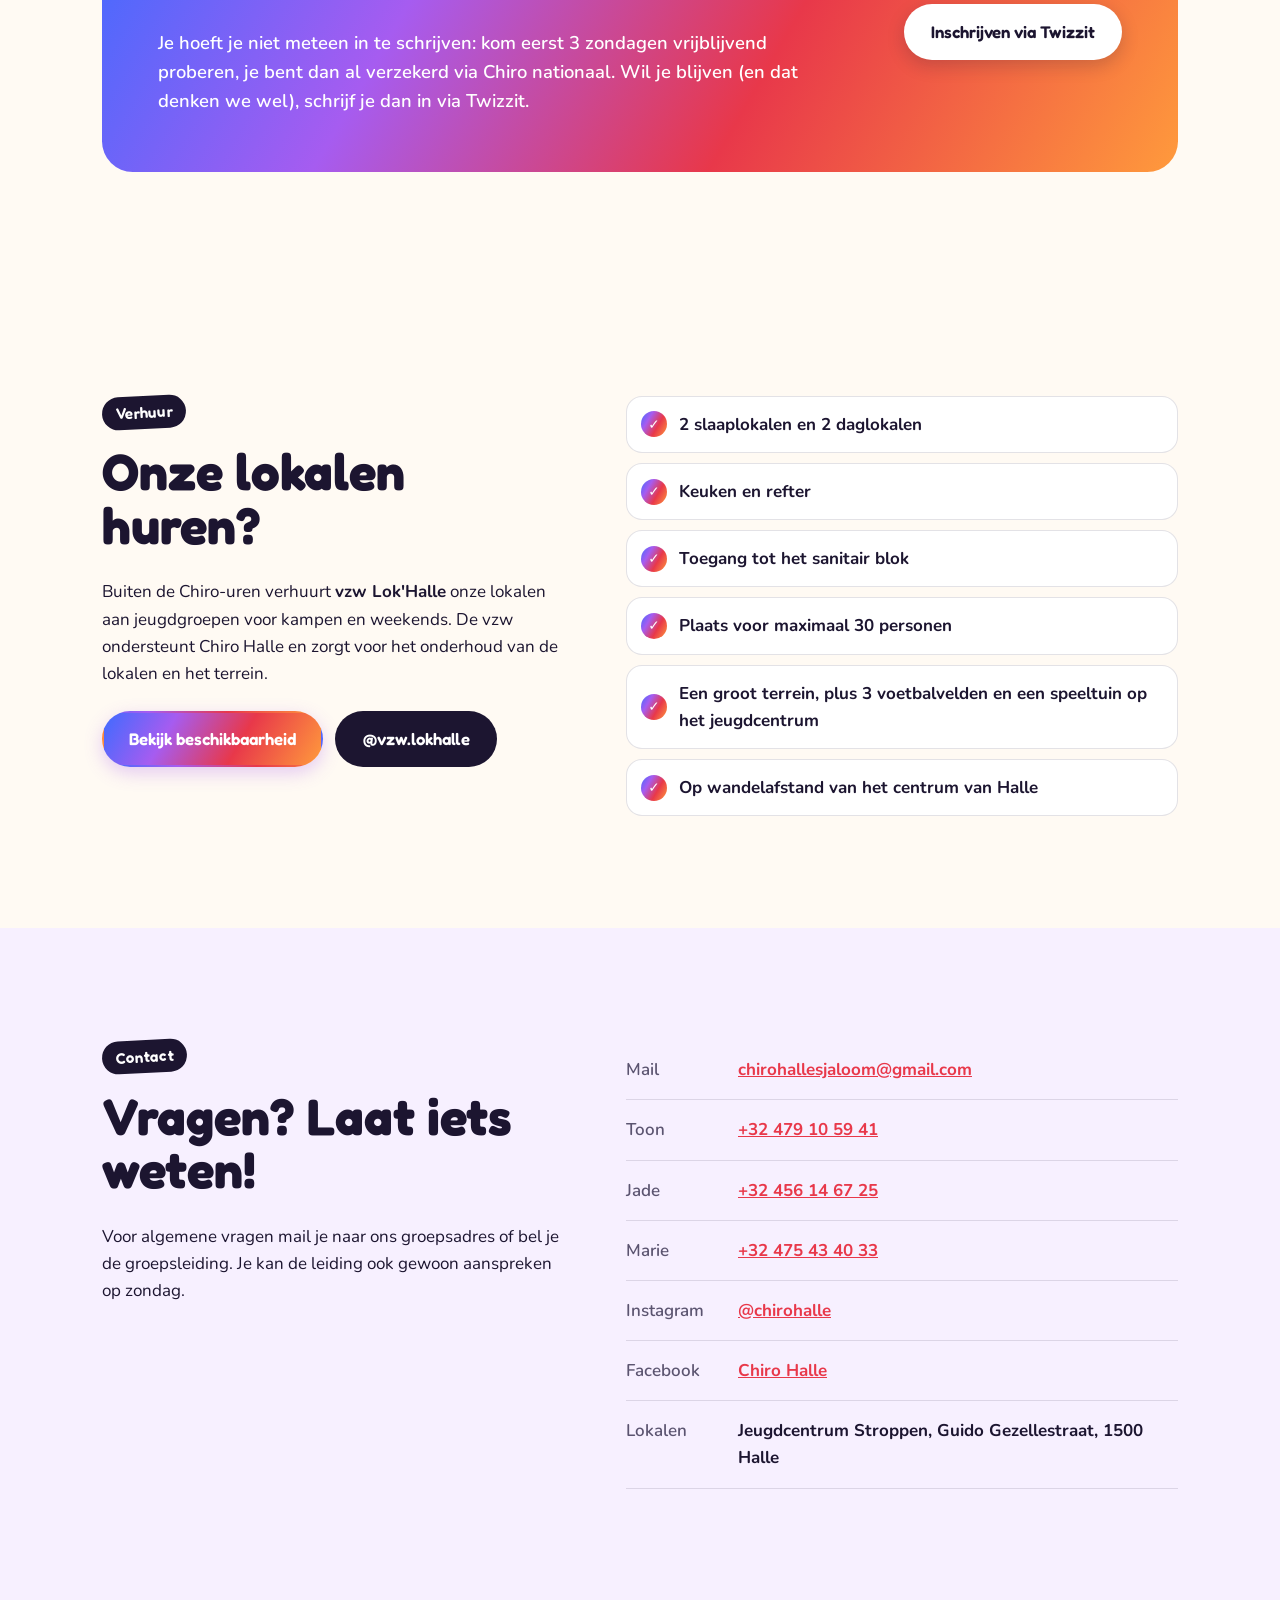
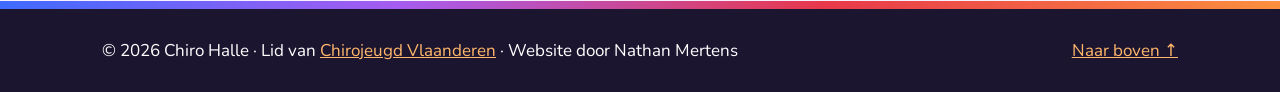
==== commit 3b52a46e: "Inclusietekst: 'kind' in plaats van 'zoon of dochter' Co-Authored-By: Claude Opus 5.5 <noreply@anthr" ====
--- a/index.html
+++ b/index.html
@@ -226,7 +226,7 @@
       </div>
       <div class="prose">
         <p>Chiro Halle stapt mee in het inclusieproject van SVZ (inclusieve jeugdbewegingen). Kinderen met een beperking zijn één keer per maand welkom op onze zondagsactiviteit.</p>
-        <p>Heeft je kind een beperking en zou je zoon of dochter graag in een jeugdbeweging zitten? Dan is je kind van harte welkom! Neem contact op met de groepsleiding, dan bekijken we samen hoe we dit aanpakken.</p>
+        <p>Zou je kind met een beperking graag in een jeugdbeweging zitten? Dan is je kind bij ons van harte welkom! Neem contact op met de groepsleiding, dan bekijken we samen hoe we dit aanpakken.</p>
         <a href="#contact" class="btn btn-white">Contacteer ons</a>
       </div>
     </div>
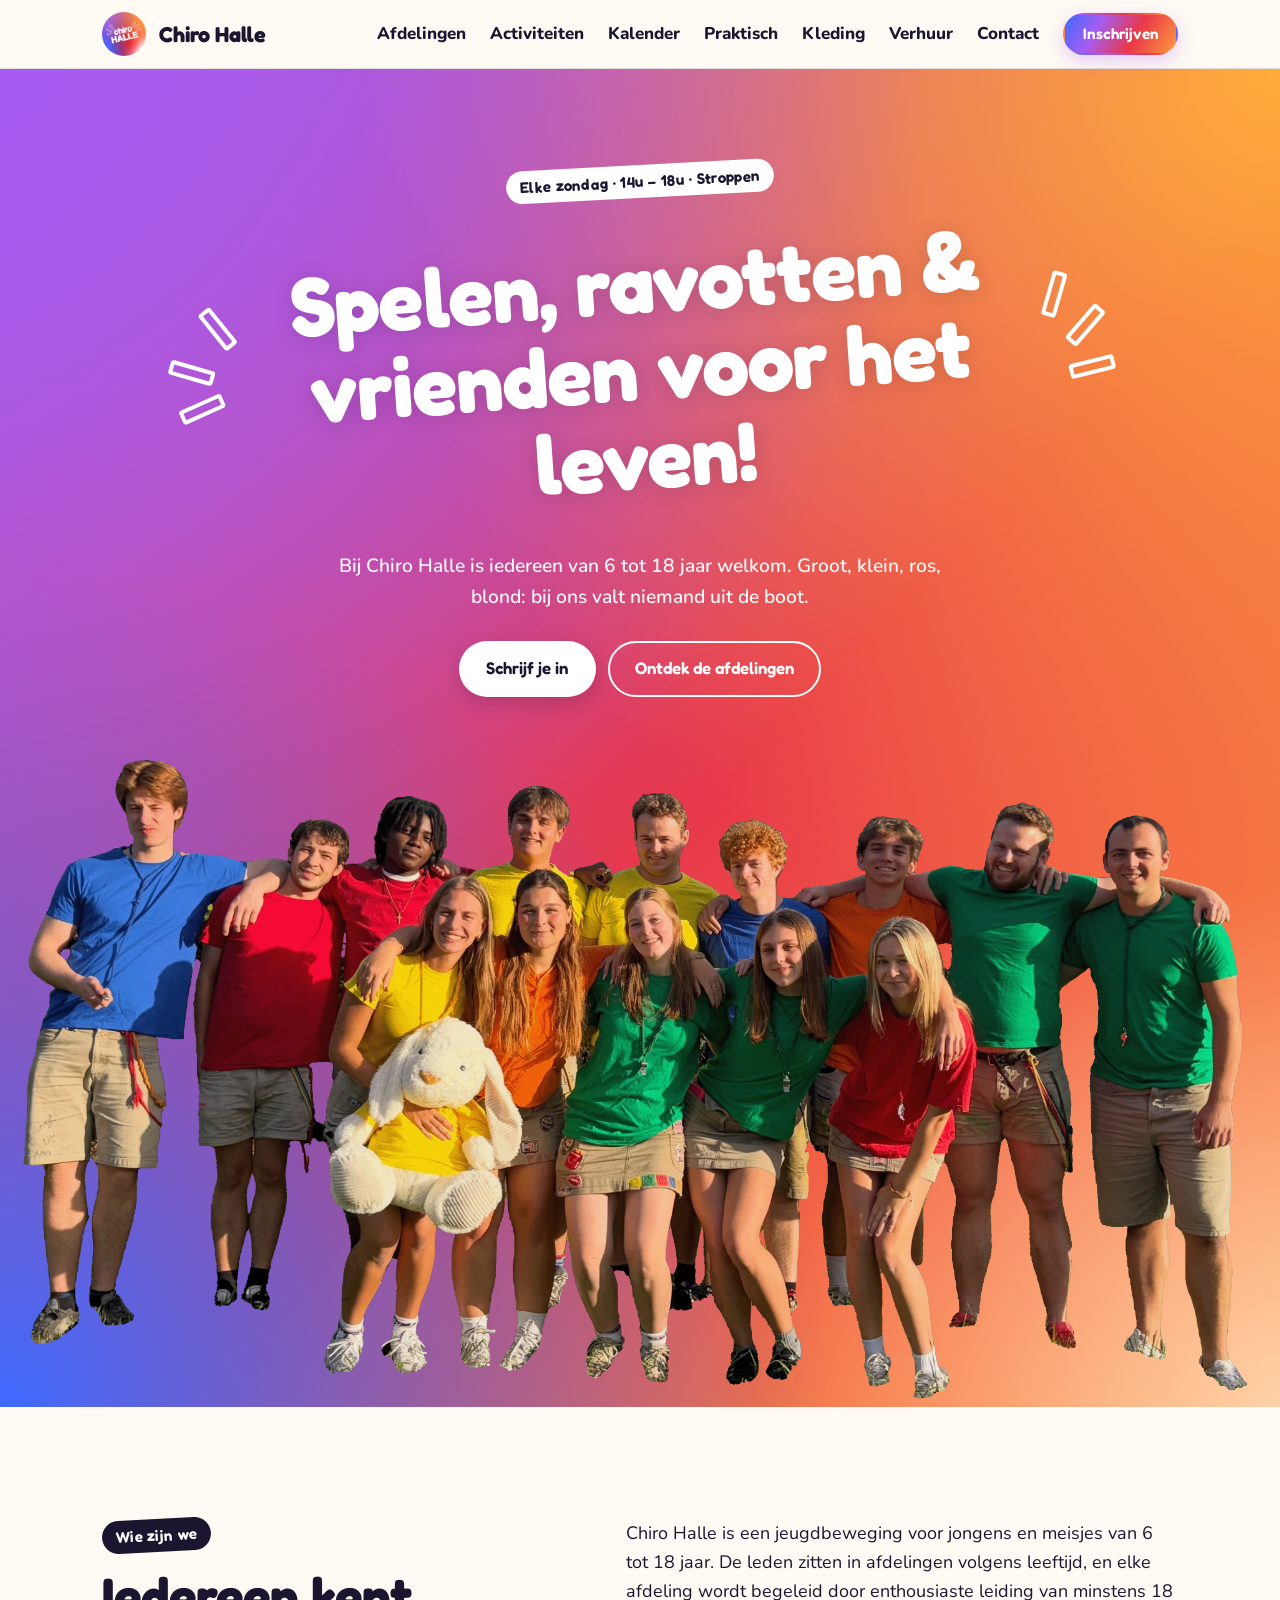
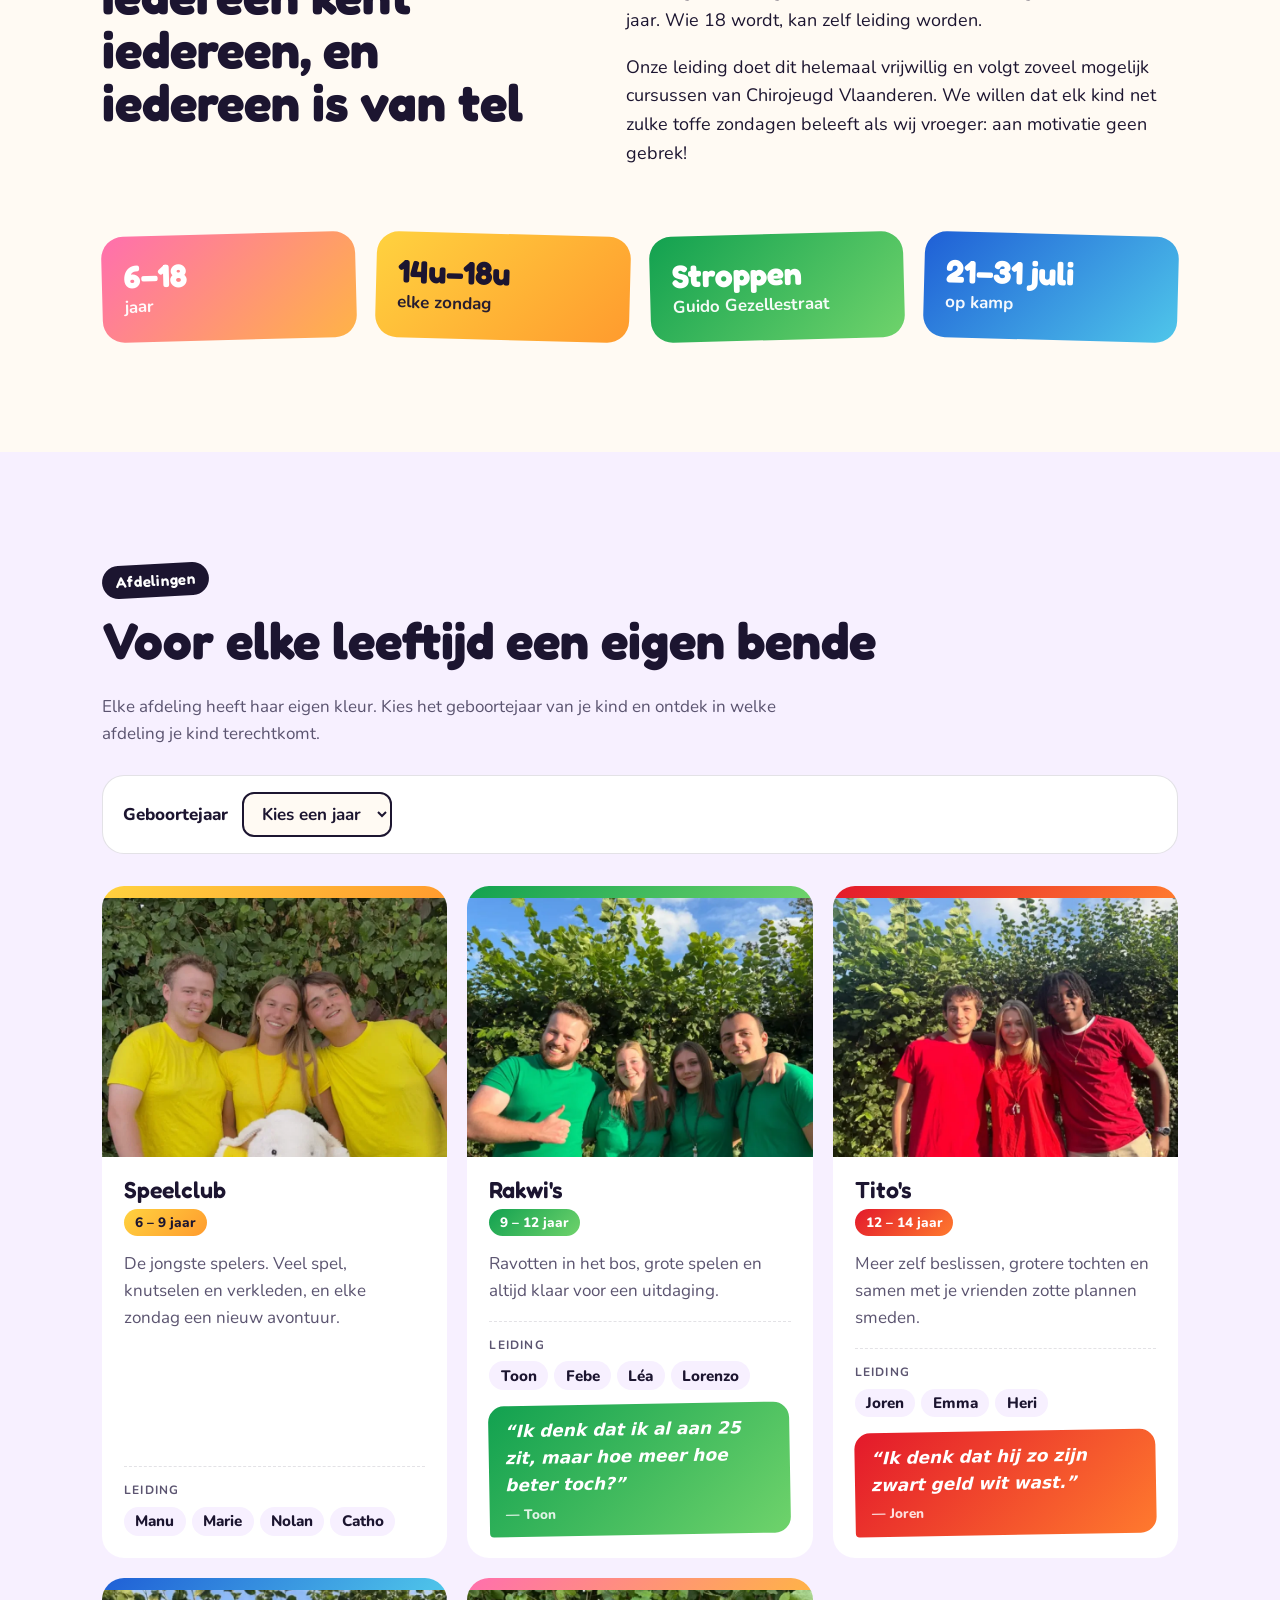
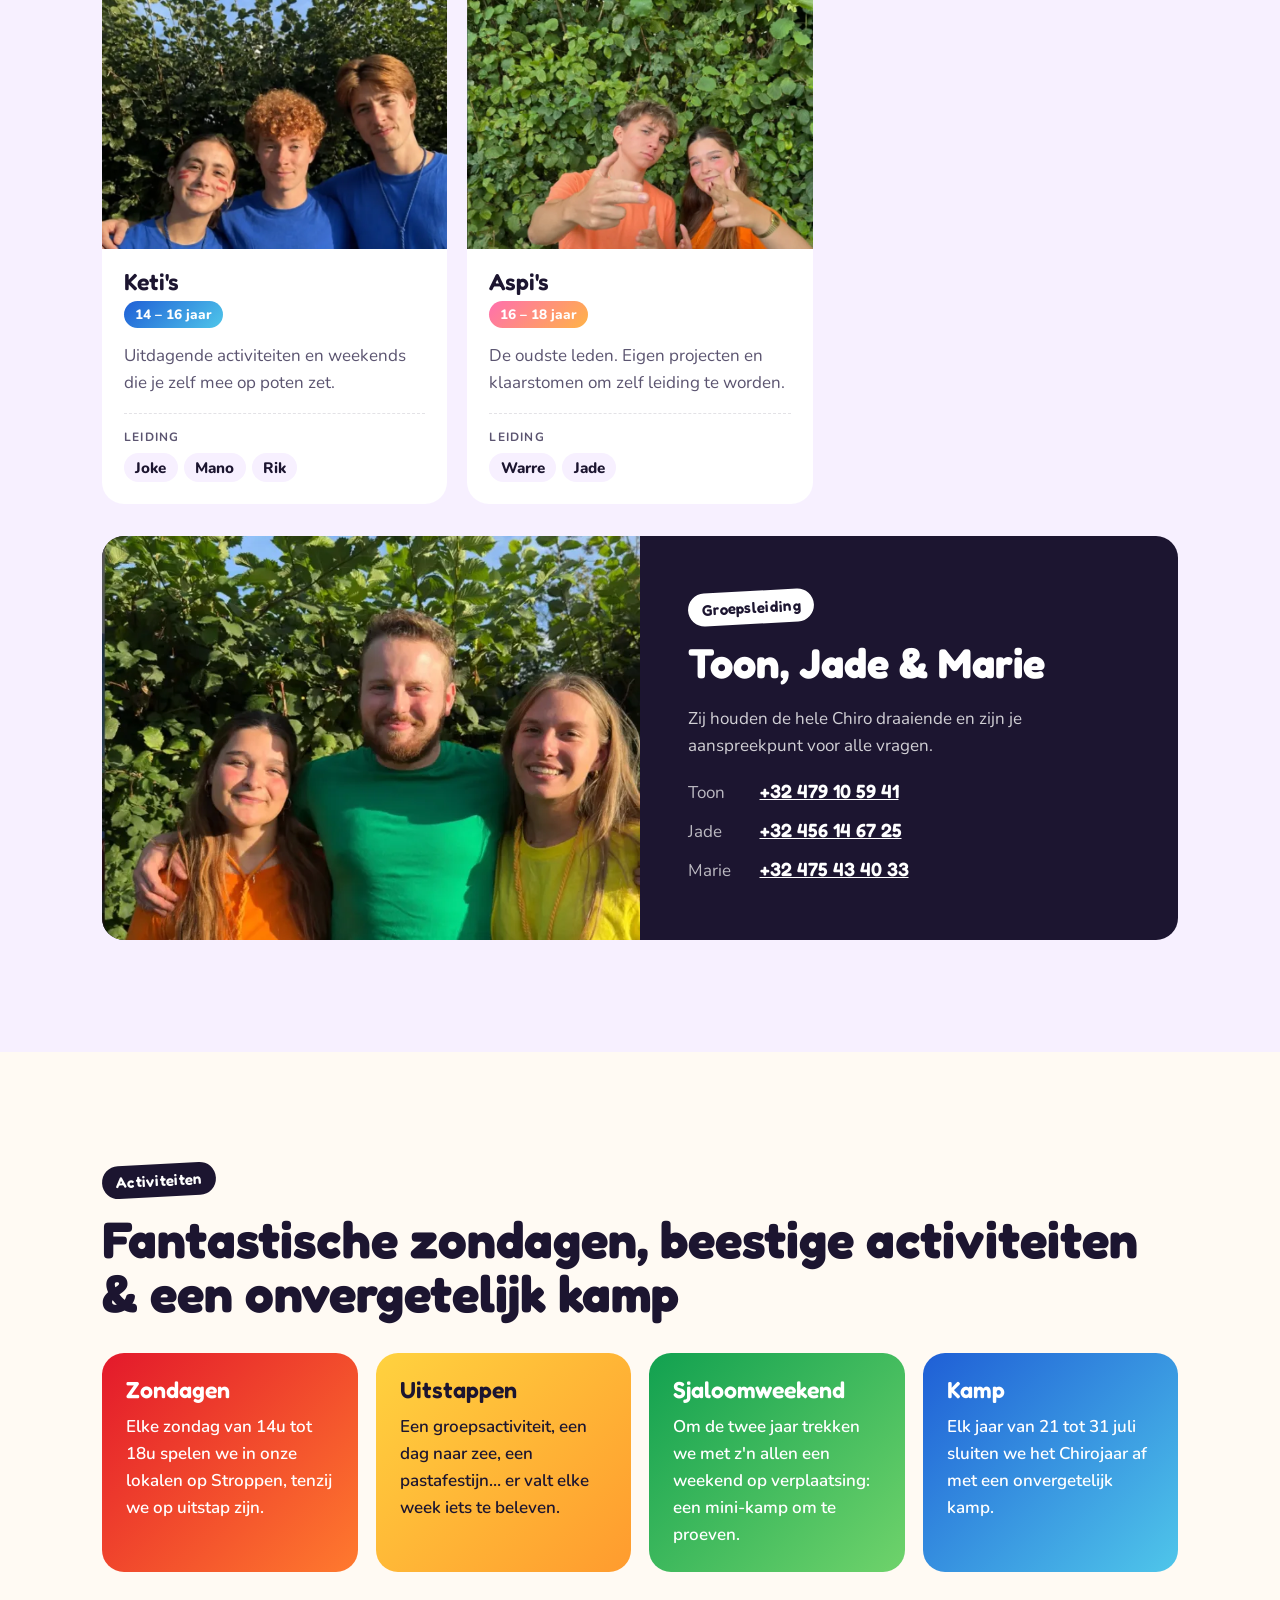
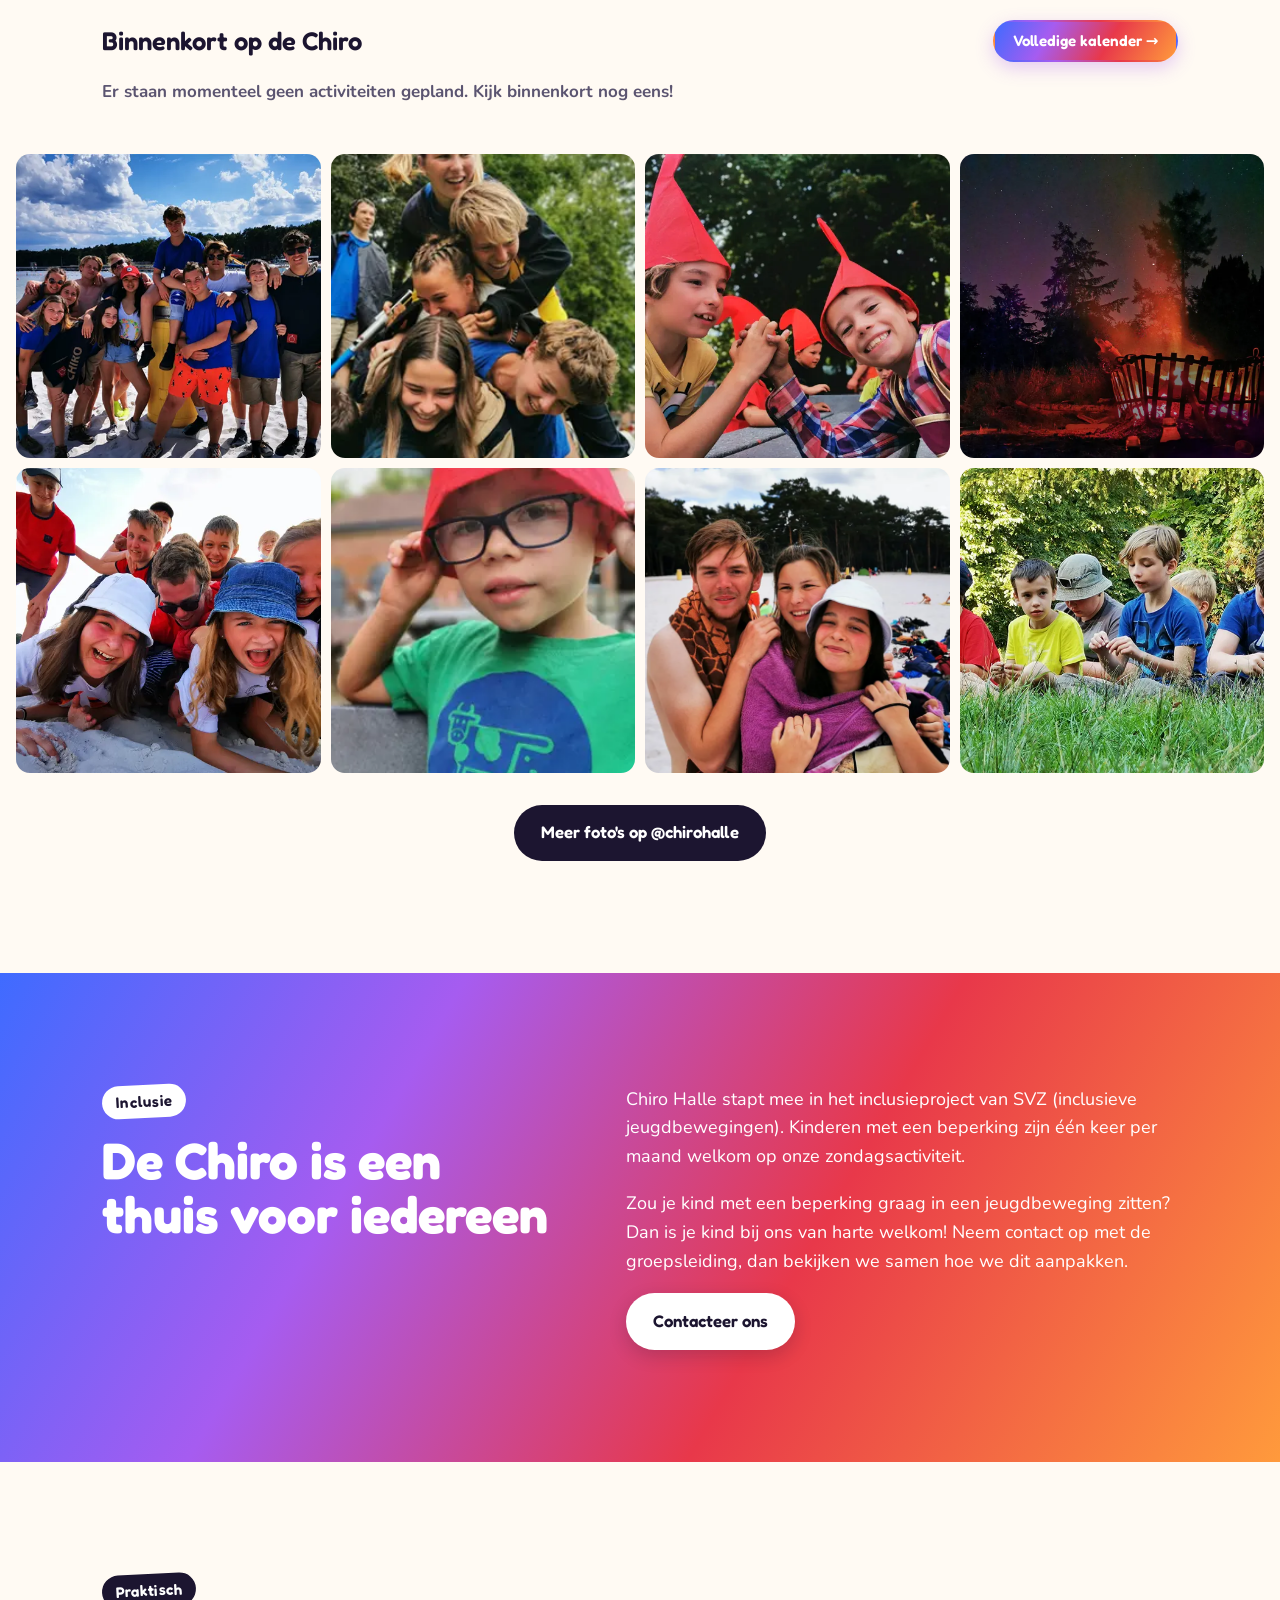
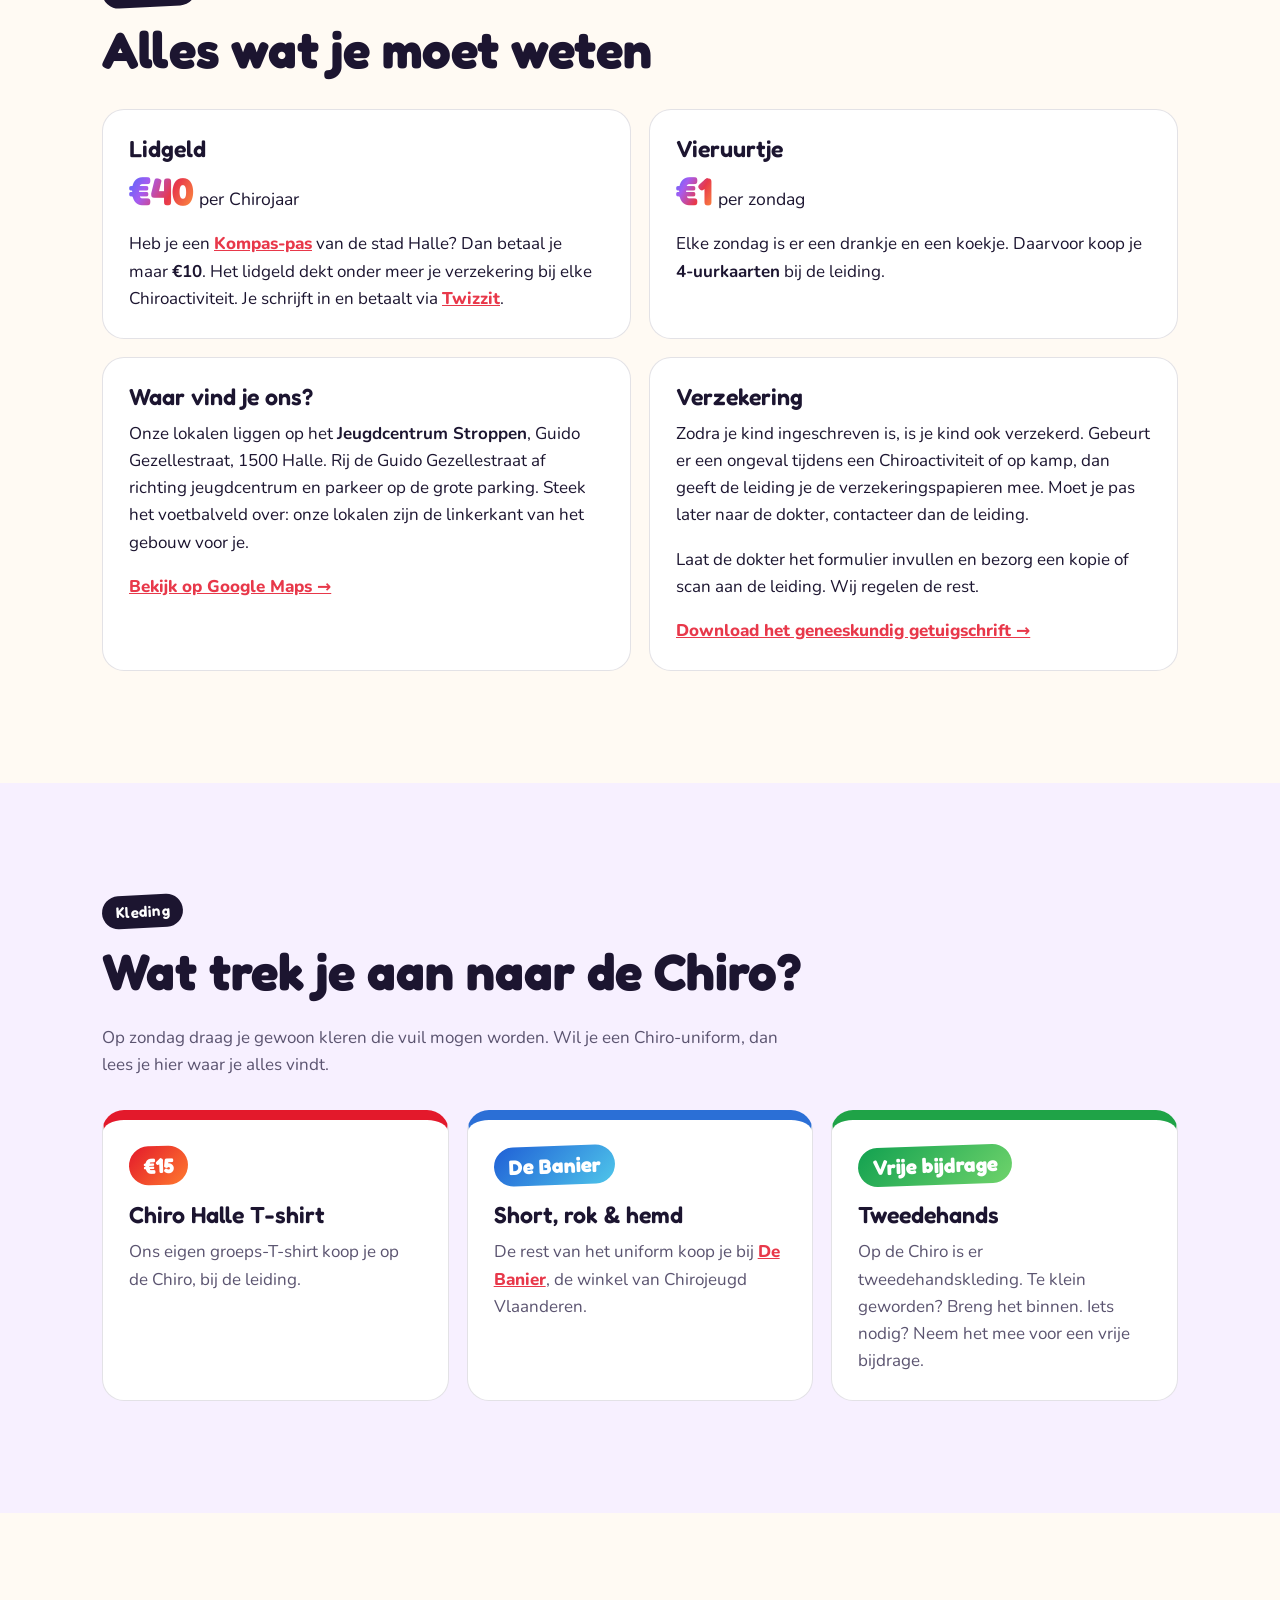
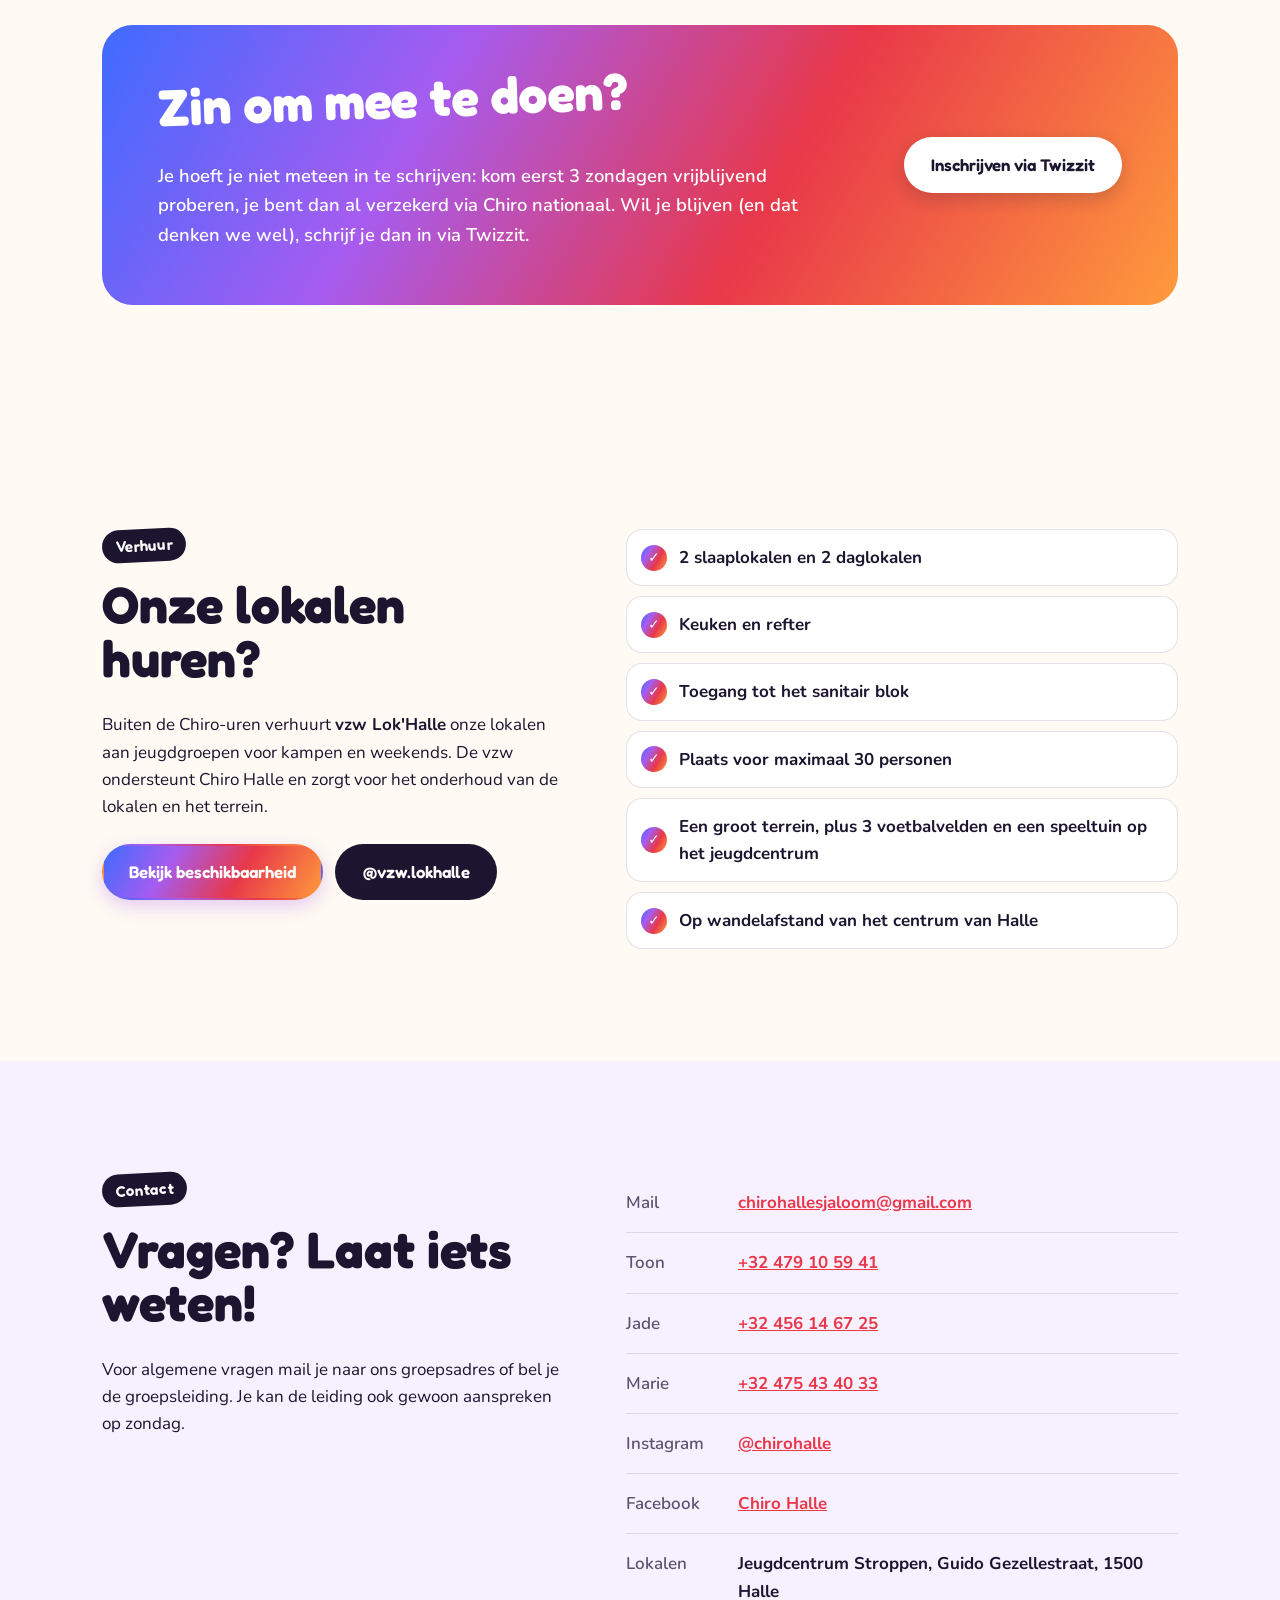
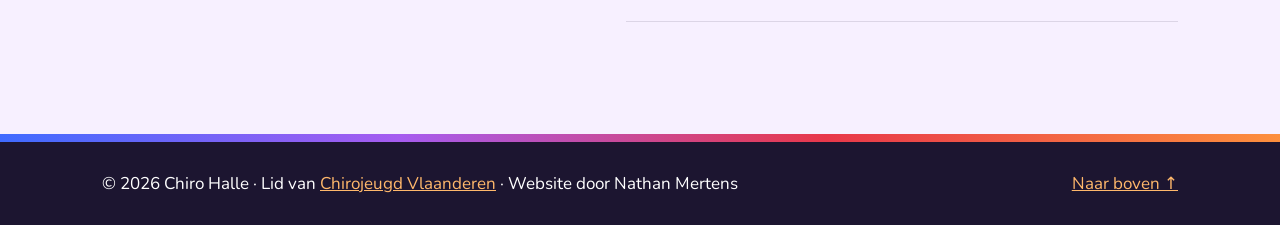
==== commit 96a3b3df: "Kalender uit Twizzit: aparte pagina en 'Binnenkort' op de startpagina - kalender.php haalt de iCal-f" ====
--- a/index.html
+++ b/index.html
@@ -29,6 +29,7 @@
     <nav id="nav" class="nav">
       <a href="#afdelingen">Afdelingen</a>
       <a href="#activiteiten">Activiteiten</a>
+      <a href="kalender.html">Kalender</a>
       <a href="#praktisch">Praktisch</a>
       <a href="#kleding">Kleding</a>
       <a href="#verhuur">Verhuur</a>
@@ -202,6 +203,16 @@
       </div>
     </div>
 
+    <div class="wrap binnenkort">
+      <div class="binnenkort-head">
+        <h3>Binnenkort op de Chiro</h3>
+        <a href="kalender.html" class="btn btn-small">Volledige kalender →</a>
+      </div>
+      <div data-kalender data-src="kalender.php" data-limit="3">
+        <p class="kalender-empty">Kalender laden…</p>
+      </div>
+    </div>
+
     <div class="gallery" aria-label="Foto's van Chiro Halle">
       <img src="assets/img/strand-groep.webp" alt="Een groep leden op het strand" loading="lazy">
       <img src="assets/img/stapel.webp" alt="Leden liggen lachend op elkaar in het gras" loading="lazy">
@@ -353,5 +364,6 @@
 </footer>
 
 <script src="assets/js/main.js"></script>
+<script src="assets/js/kalender.js"></script>
 </body>
 </html>
--- a/assets/css/style.css
+++ b/assets/css/style.css
@@ -100,7 +100,7 @@
 .nav-toggle { display: none; background: none; border: 0; padding: 8px; cursor: pointer; }
 .nav-toggle span { display: block; width: 24px; height: 3px; background: var(--ink); margin: 4px 0; border-radius: 2px; transition: .2s; }
 
-@media (max-width: 900px) {
+@media (max-width: 1100px) {
   .nav-toggle { display: block; }
   .nav {
     position: absolute; top: 68px; left: 0; right: 0;
@@ -318,3 +318,46 @@
 .kleding p:last-child { color: var(--muted); margin: 0; }
 .kleding a { color: var(--brand-red); font-weight: 800; }
 .card .age { align-self: flex-start; }
+
+/* Kalender */
+.nav a[aria-current="page"] { color: var(--brand-red); }
+.page-hero {
+  color: #fff; padding: clamp(56px, 8vw, 96px) 0 clamp(48px, 6vw, 72px);
+  background:
+    radial-gradient(circle at 0% 100%, var(--brand-blue), transparent 45%),
+    radial-gradient(circle at 100% 0%, #ffad3b, transparent 50%),
+    linear-gradient(135deg, var(--brand-purple), var(--brand-red) 55%, var(--brand-orange));
+}
+.page-hero h1 { font-size: clamp(2.4rem, 6vw, 4rem); transform: rotate(-2deg); transform-origin: left; margin: .2em 0 .5em; }
+.page-hero .lead { margin: 0; }
+.page-hero .hero-cta { justify-content: flex-start; }
+
+.binnenkort { margin-top: 48px; }
+.binnenkort-head { display: flex; flex-wrap: wrap; align-items: center; justify-content: space-between; gap: 12px; margin-bottom: 16px; }
+.binnenkort-head h3 { margin: 0; font-size: 1.6rem; }
+
+.events { list-style: none; margin: 0; padding: 0; display: grid; gap: 12px; }
+.event {
+  display: grid; grid-template-columns: 72px 1fr; gap: 18px; align-items: start;
+  background: var(--card); border: 1px solid var(--line); border-radius: var(--radius); padding: 16px 20px;
+}
+.event-date {
+  display: grid; place-items: center; align-content: center; aspect-ratio: 1; border-radius: 16px;
+  background: var(--brand-gradient); color: #fff; font-family: var(--font-head); line-height: 1;
+}
+.event-day { font-size: 1.9rem; font-weight: 700; }
+.event-month { font-size: .85rem; font-weight: 600; text-transform: uppercase; letter-spacing: .05em; margin-top: 2px; }
+.event-weekday { margin: 0 0 2px; color: var(--muted); font-weight: 700; font-size: .9rem; }
+.event-weekday::first-letter, .kalender-month::first-letter { text-transform: uppercase; }
+.event-title { margin: 0; font-size: 1.25rem; }
+.event-location { margin: 4px 0 0; color: var(--muted); font-weight: 600; }
+.event-location::before { content: "📍 "; }
+.event-desc { margin: 8px 0 0; color: var(--muted); white-space: pre-line; overflow-wrap: anywhere; }
+.kalender-month { font-size: clamp(1.5rem, 3vw, 2rem); margin: 40px 0 14px; }
+.kalender-full > .kalender-month:first-child { margin-top: 0; }
+.kalender-empty { color: var(--muted); font-weight: 700; margin: 0; }
+@media (max-width: 480px) {
+  .event { grid-template-columns: 56px 1fr; gap: 12px; padding: 14px; }
+  .event-day { font-size: 1.5rem; }
+}
+.binnenkort .event-desc { display: -webkit-box; -webkit-line-clamp: 2; line-clamp: 2; -webkit-box-orient: vertical; overflow: hidden; white-space: normal; }
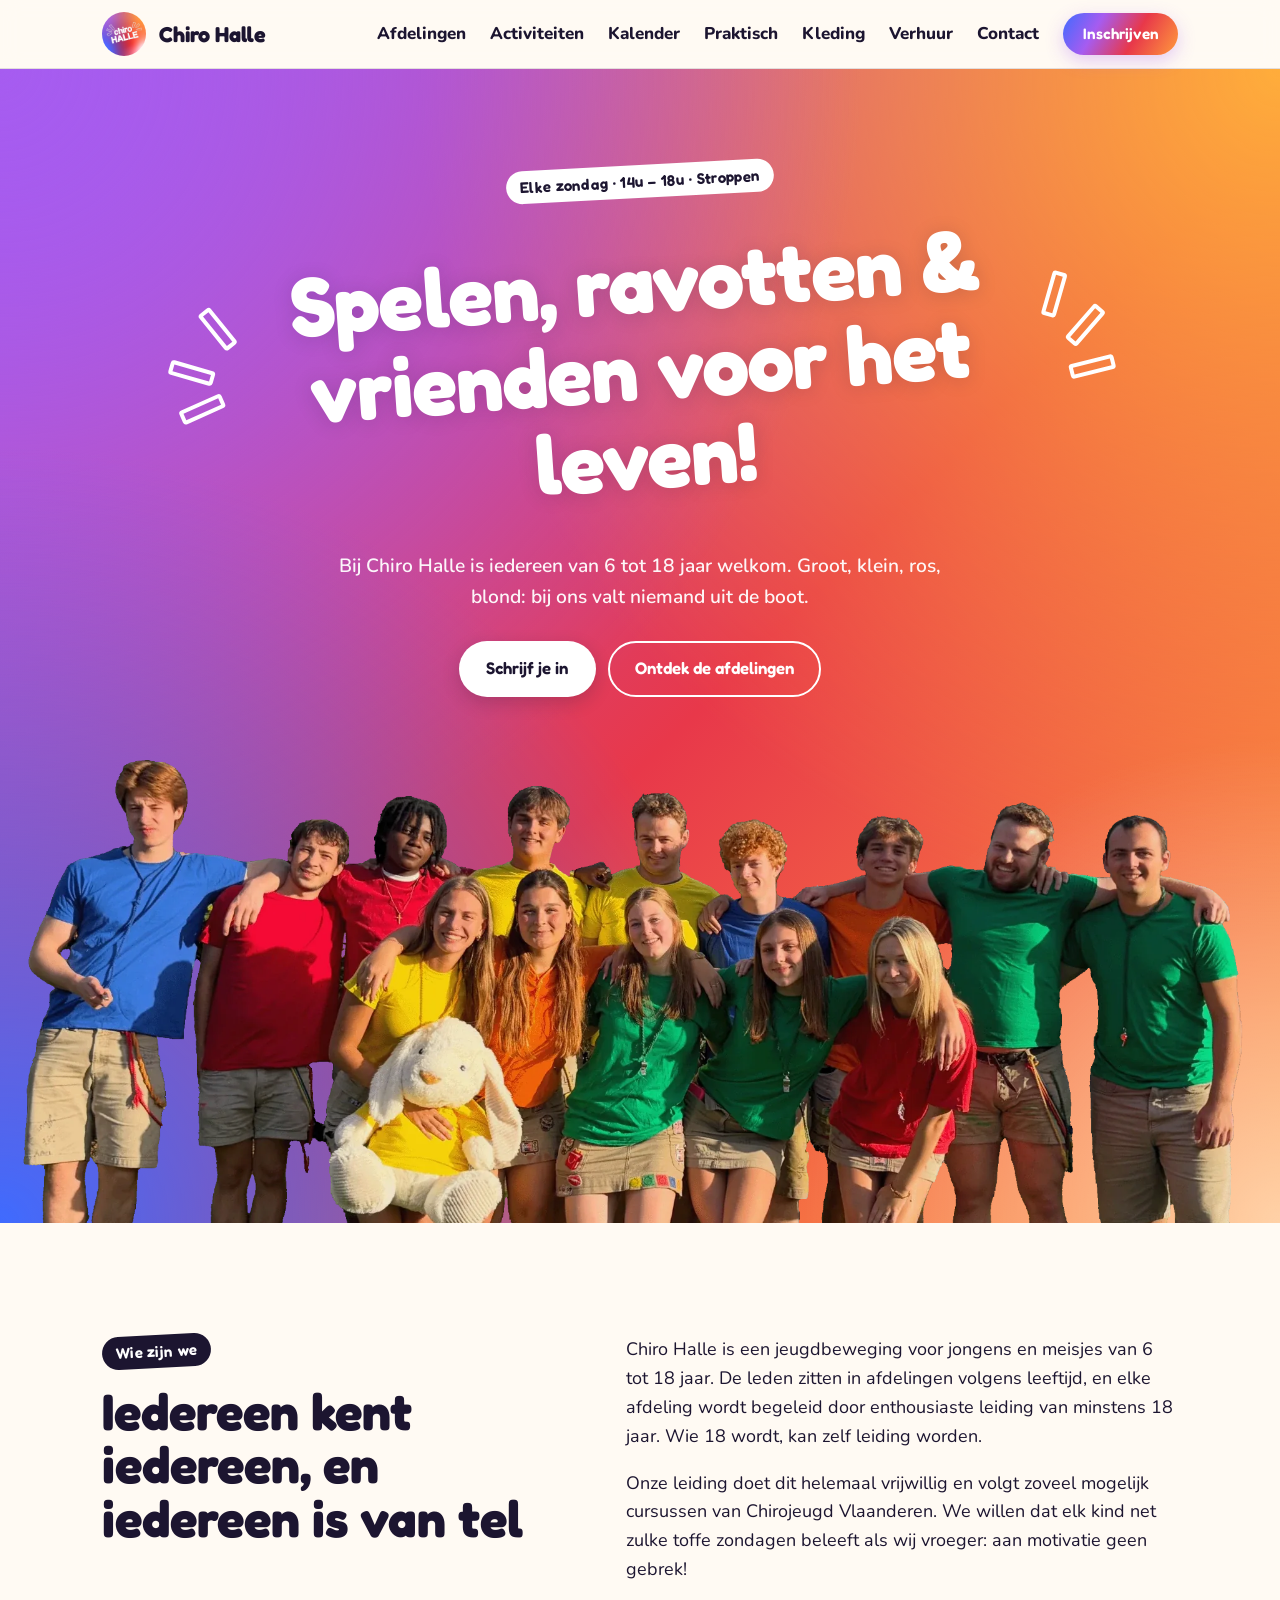
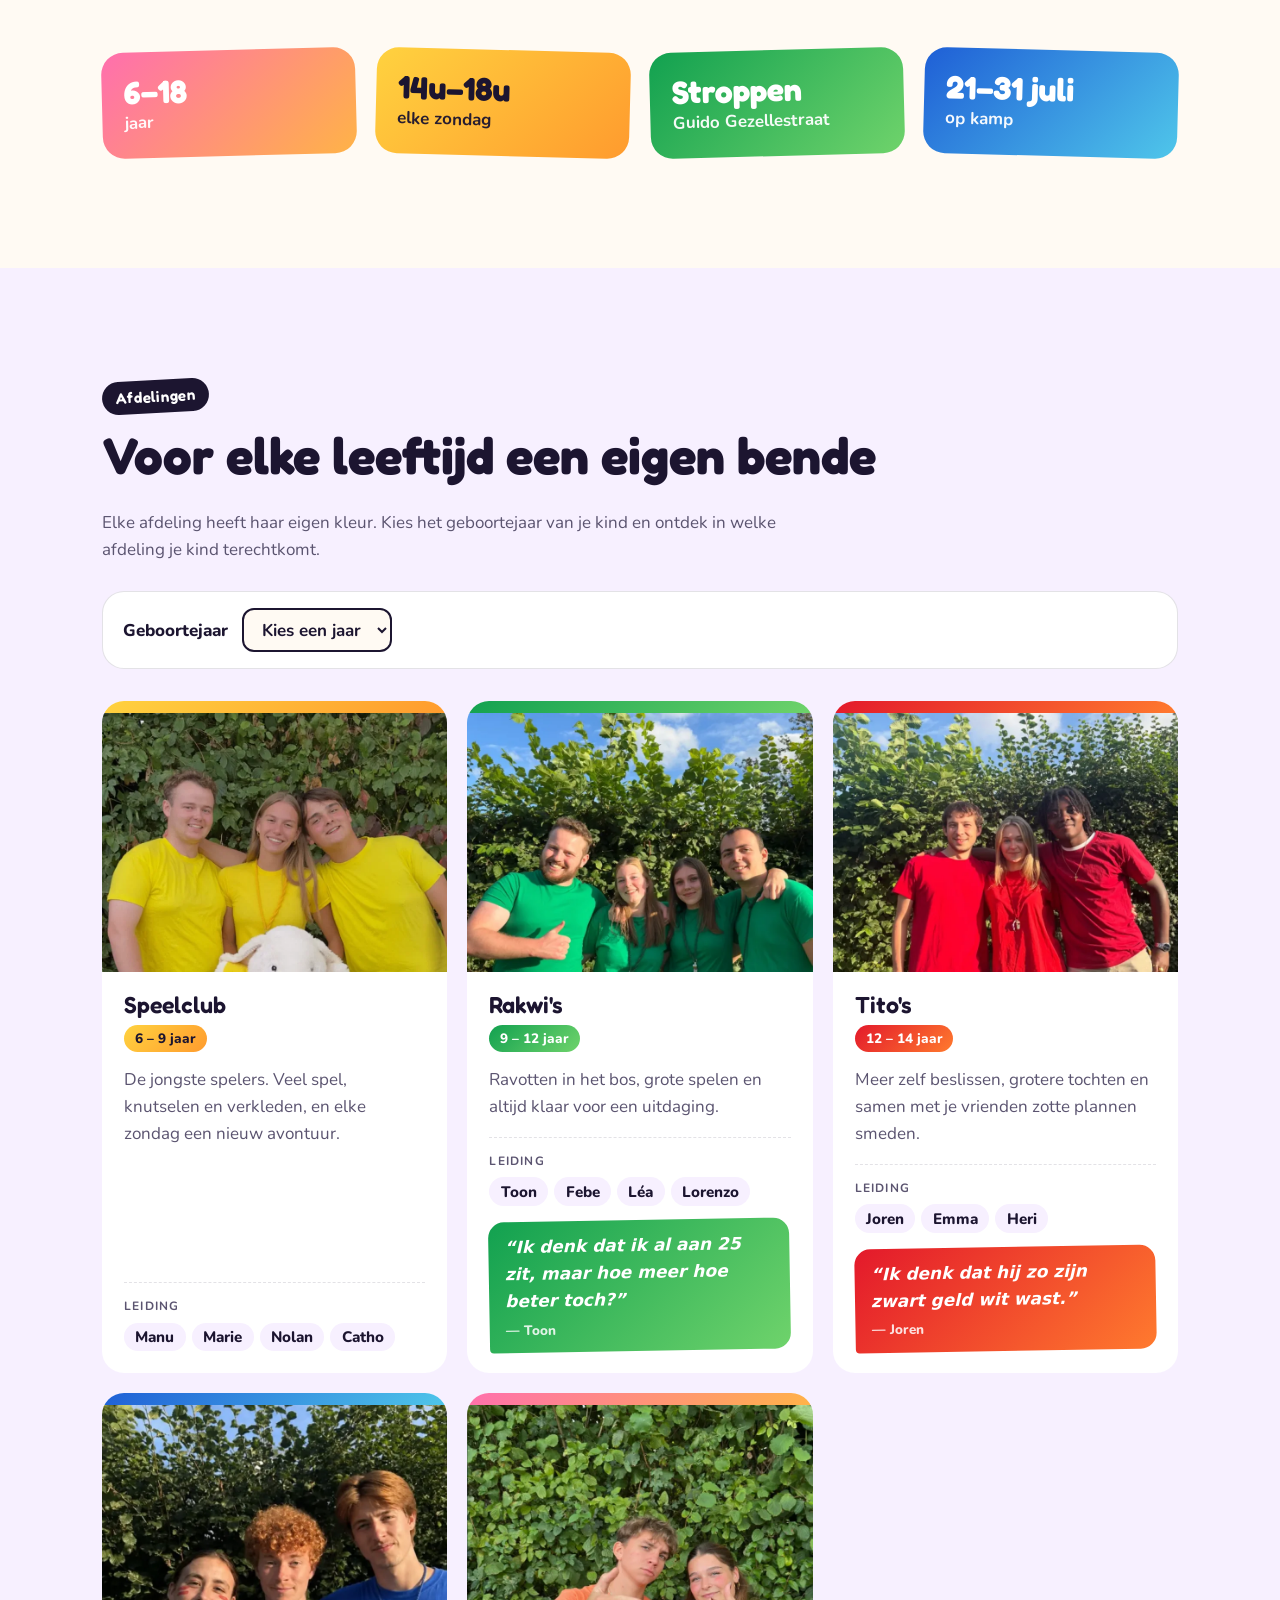
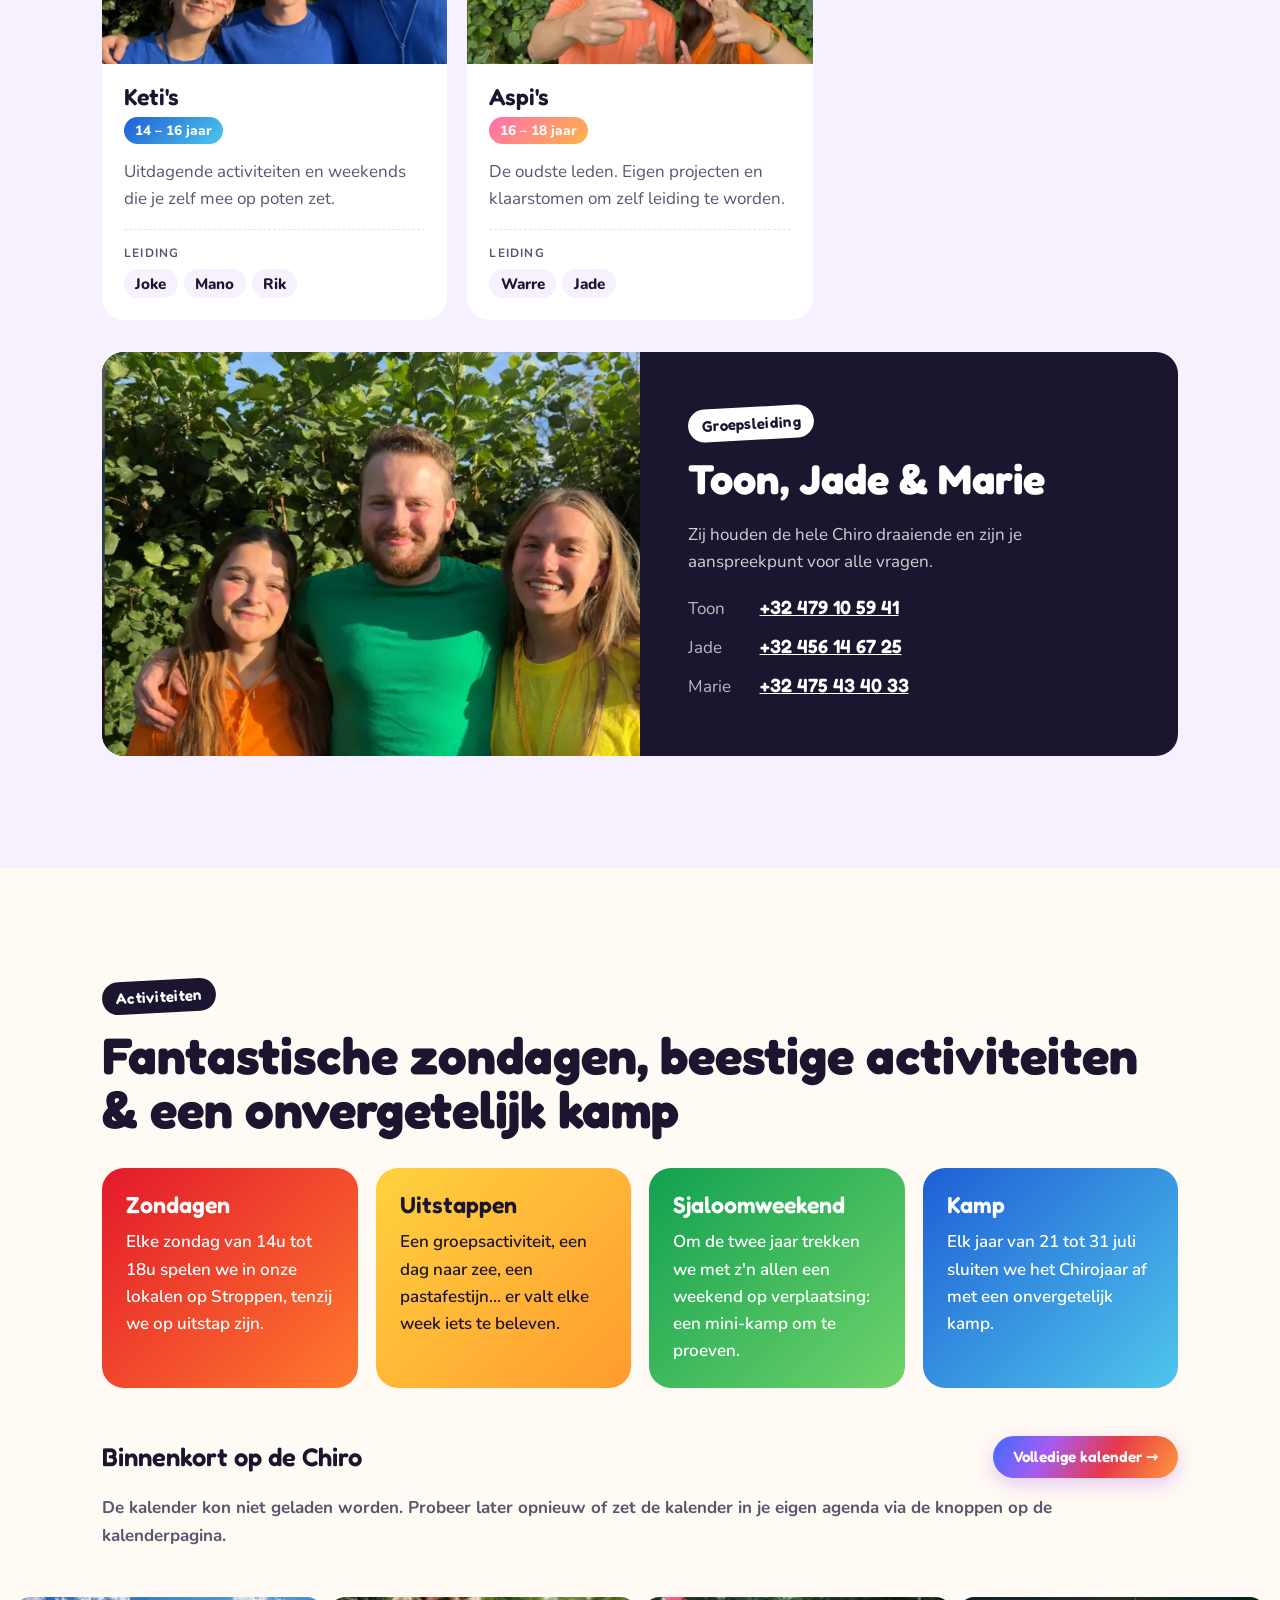
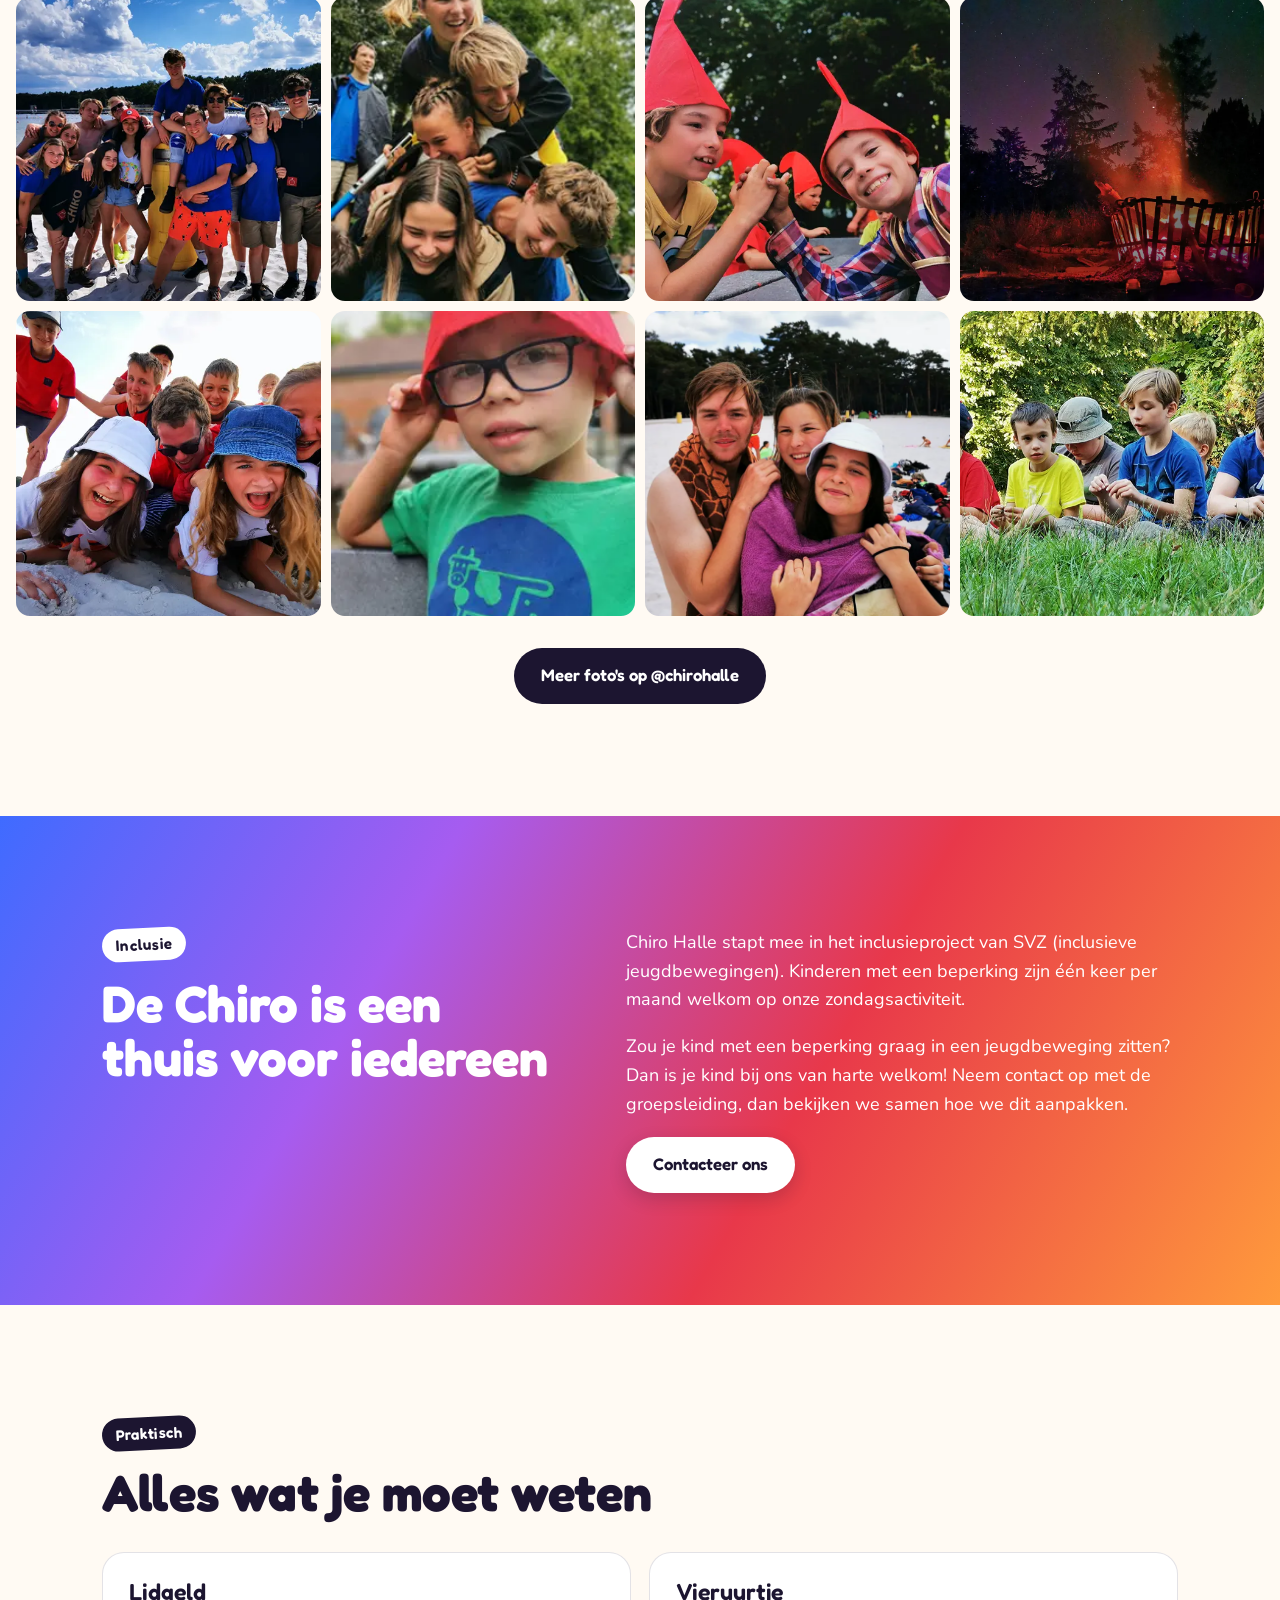
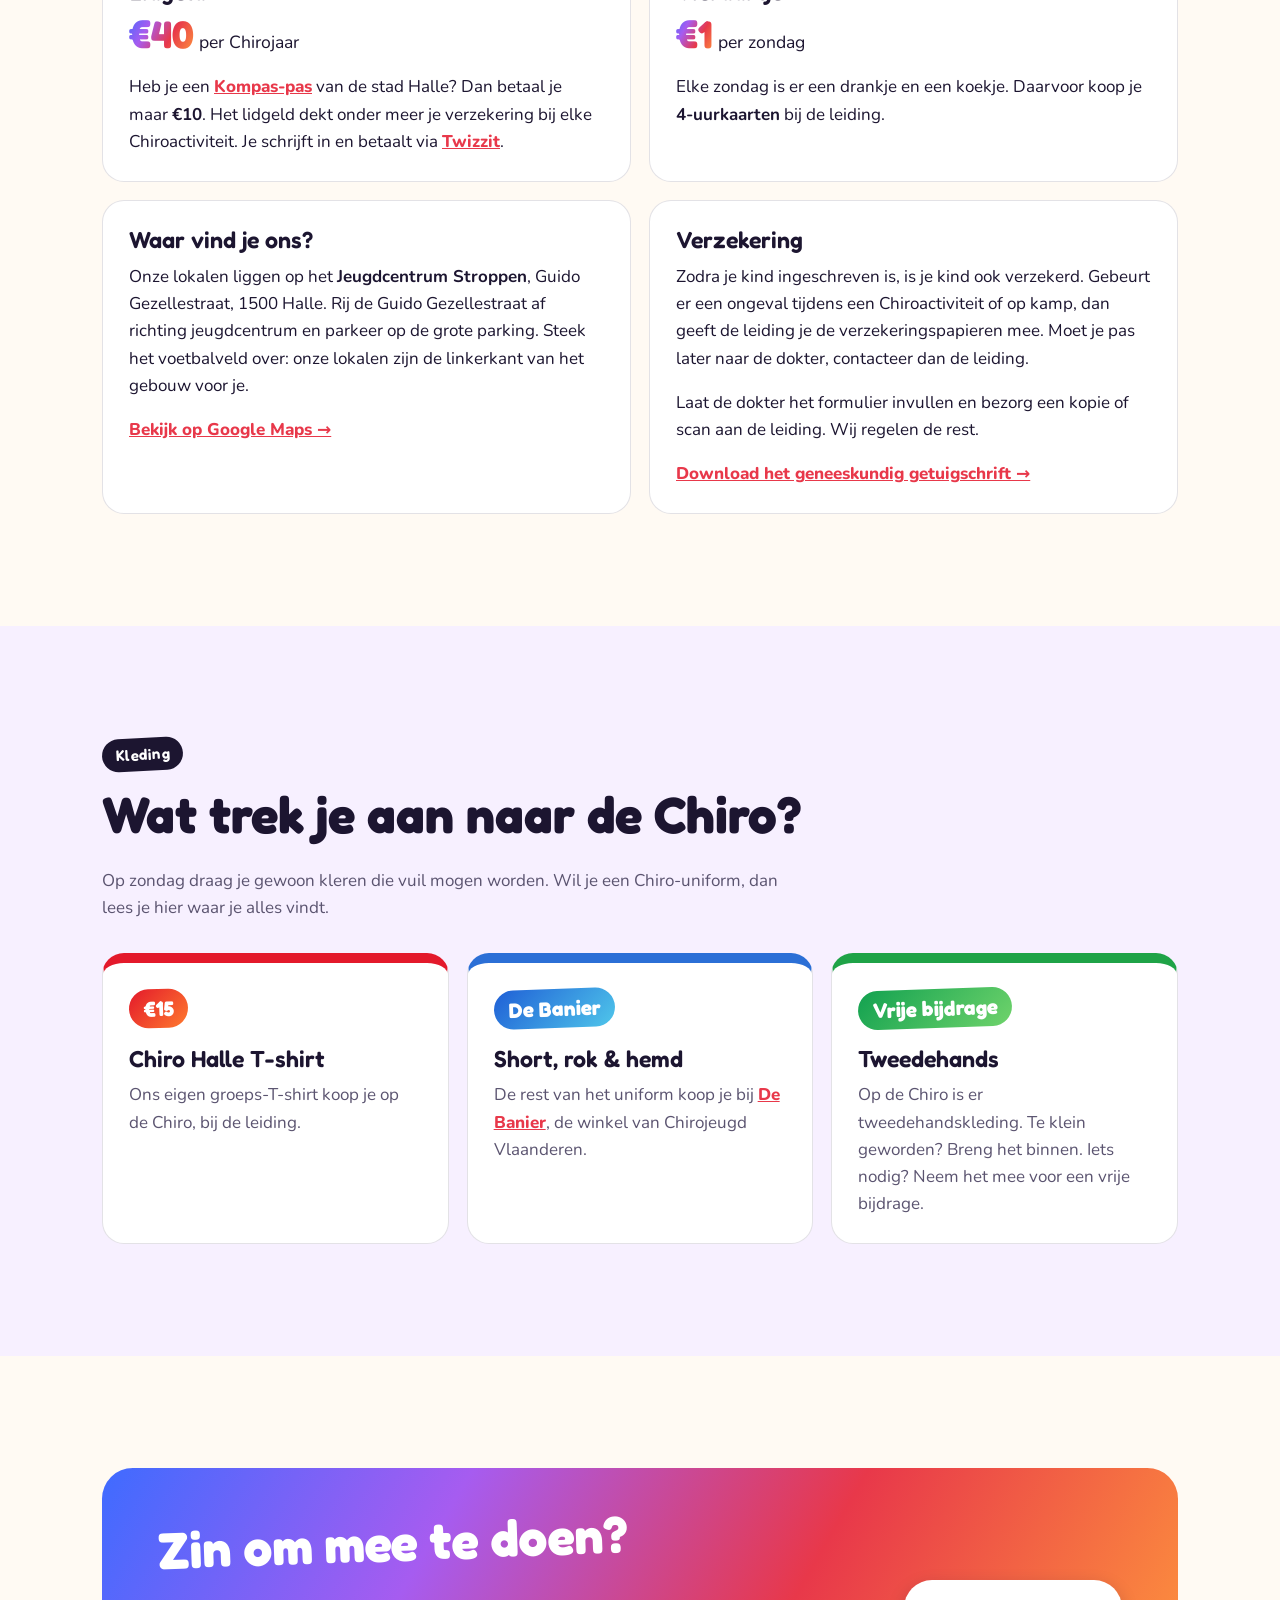
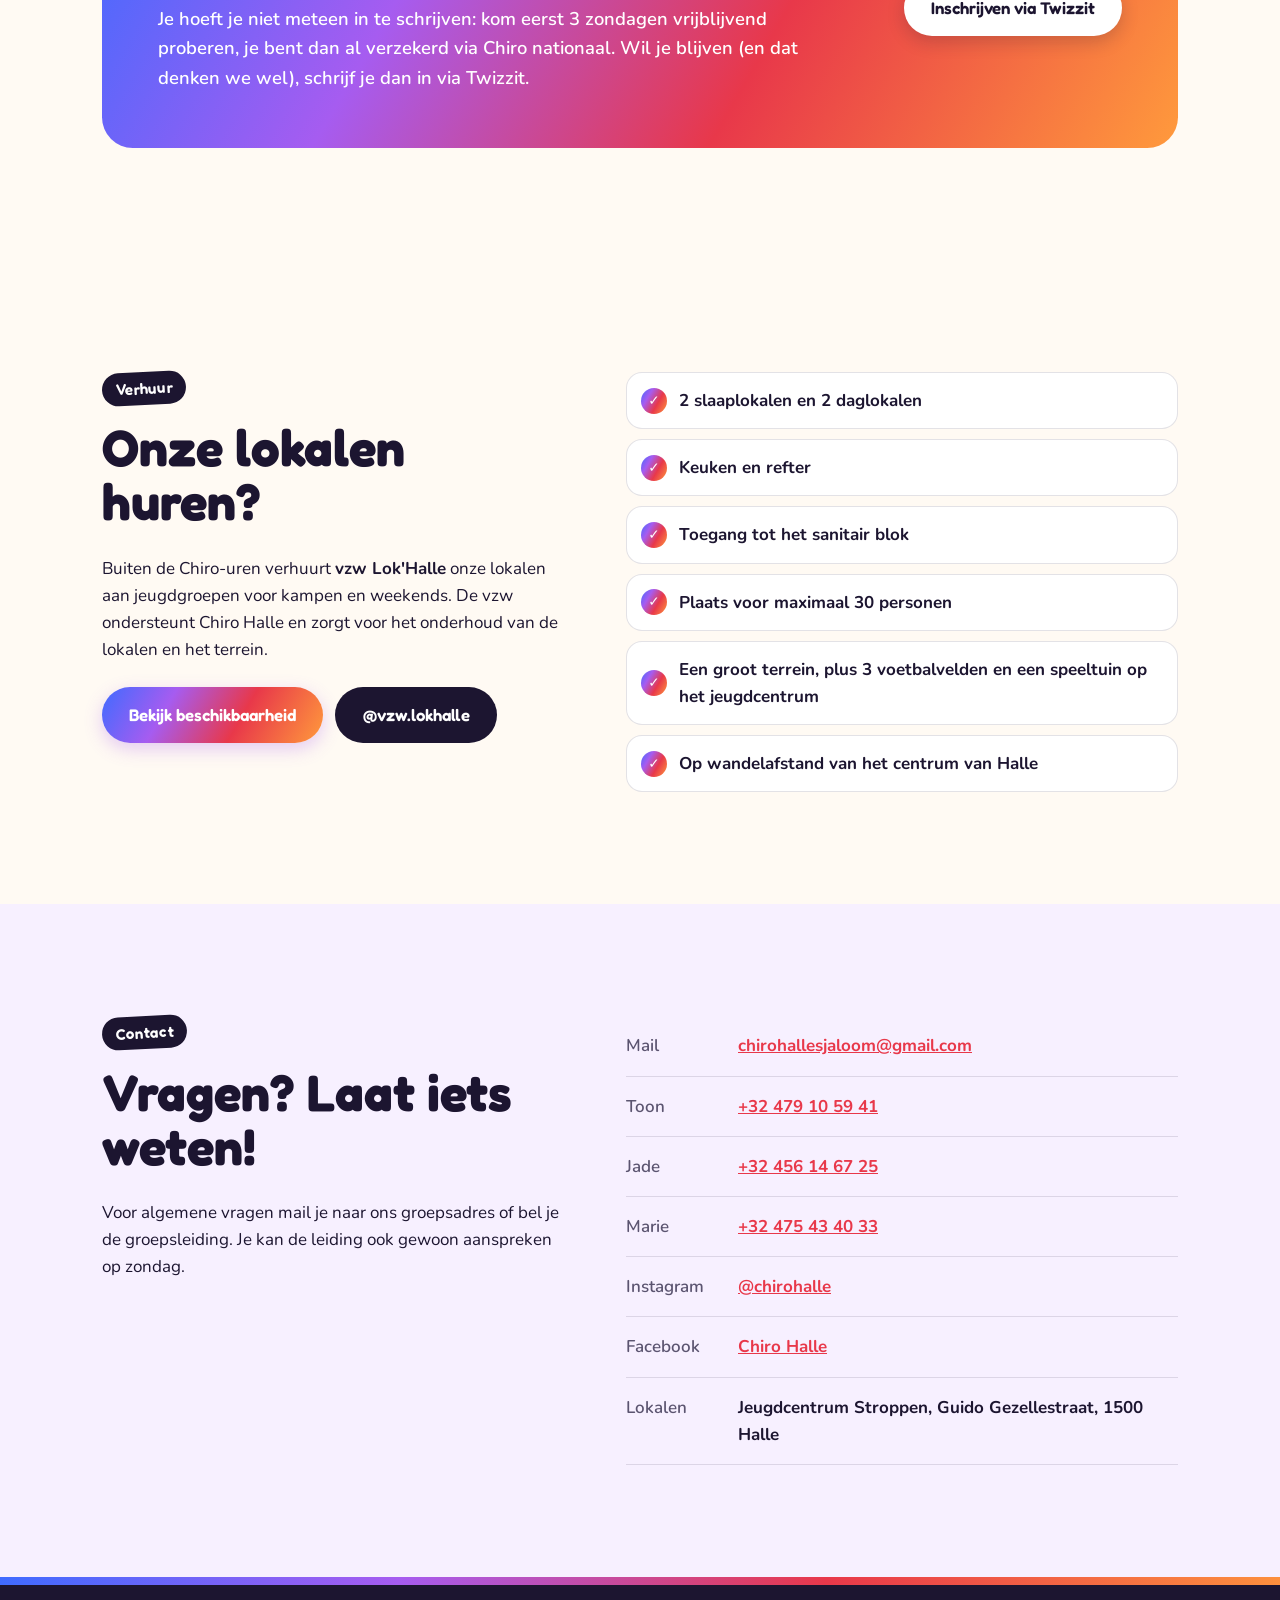
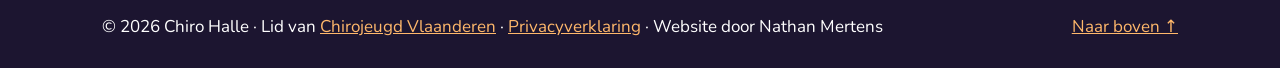
==== commit 66aa9c99: "Privacyverklaring als pagina en PDF, heldenfoto afgesneden op kniehoogte - privacy.html met de volle" ====
--- a/index.html
+++ b/index.html
@@ -59,7 +59,7 @@
       </div>
     </div>
     <div class="hero-photo">
-      <img src="assets/img/groepsfoto.webp" width="2000" height="1065"
+      <img src="assets/img/groepsfoto.webp" width="2000" height="770"
            alt="De leiding van Chiro Halle in de kleuren van hun afdeling, arm in arm, met een grote knuffelkonijn">
     </div>
   </section>
@@ -358,7 +358,7 @@
 
 <footer class="site-footer">
   <div class="wrap footer-inner">
-    <p>© <span id="year"></span> Chiro Halle · Lid van <a href="https://chiro.be" target="_blank" rel="noopener">Chirojeugd Vlaanderen</a> · Website door Nathan Mertens</p>
+    <p>© <span id="year"></span> Chiro Halle · Lid van <a href="https://chiro.be" target="_blank" rel="noopener">Chirojeugd Vlaanderen</a> · <a href="privacy.html">Privacyverklaring</a> · Website door Nathan Mertens</p>
     <a href="#top">Naar boven ↑</a>
   </div>
 </footer>
--- a/assets/css/style.css
+++ b/assets/css/style.css
@@ -73,7 +73,7 @@
 /* Knoppen */
 .btn {
   display: inline-block; text-decoration: none; font-family: var(--font-head); font-weight: 600;
-  font-size: 1.05rem; background: var(--brand-gradient); color: #fff;
+  font-size: 1.05rem; background: var(--brand-gradient); background-origin: border-box; color: #fff;
   padding: .75em 1.5em; border-radius: 999px; border: 2px solid transparent;
   transition: transform .15s, box-shadow .15s;
   box-shadow: 0 6px 18px rgba(166, 92, 240, .3);
@@ -361,3 +361,36 @@
   .event-day { font-size: 1.5rem; }
 }
 .binnenkort .event-desc { display: -webkit-box; -webkit-line-clamp: 2; line-clamp: 2; -webkit-box-orient: vertical; overflow: hidden; white-space: normal; }
+.event-regular { padding: 10px 20px; grid-template-columns: 72px 1fr; align-items: center; background: transparent; border-style: dashed; }
+.event-regular .event-date { aspect-ratio: auto; padding: 8px 0; background: var(--bg-tint); color: var(--ink); }
+.event-regular .event-day { font-size: 1.3rem; }
+.event-regular .event-month { font-size: .75rem; }
+.event-regular .event-title { font-size: 1.05rem; font-weight: 600; }
+.event-regular .event-location { display: none; }
+.event-special { border: 2px solid transparent; background: linear-gradient(var(--card), var(--card)) padding-box, var(--brand-gradient) border-box; background-origin: border-box; }
+.event-special .event-title { font-size: 1.4rem; }
+@media (max-width: 480px) { .event-regular { grid-template-columns: 56px 1fr; padding: 8px 14px; } }
+
+/* Privacyverklaring */
+.legal { max-width: 820px; }
+.legal h2 { font-size: clamp(1.6rem, 3vw, 2.1rem); margin-top: 1.6em; }
+.legal ul { padding-left: 1.2em; margin: 0 0 1em; }
+.legal li { margin-bottom: .4em; }
+.legal a { color: var(--brand-red); font-weight: 700; overflow-wrap: anywhere; }
+.legal-meta { color: var(--muted); font-weight: 700; }
+.legal-summary { background: var(--bg-tint); border-radius: var(--radius); padding: clamp(20px, 4vw, 32px); }
+.legal-summary h2 { margin-top: 0; }
+.legal-summary p:last-child { margin-bottom: 0; }
+.legal-contacts { display: grid; gap: 16px; margin: 1.5em 0; }
+@media (min-width: 640px) { .legal-contacts { grid-template-columns: 1fr 1fr; } }
+.legal-contacts > div { background: var(--card); border: 1px solid var(--line); border-radius: var(--radius); padding: 20px 22px; }
+.legal-contacts h3 { margin-bottom: .4em; }
+.legal-contacts p:last-child { margin-bottom: 0; }
+.table-wrap { overflow-x: auto; margin: 0 0 1.5em; border: 1px solid var(--line); border-radius: 16px; background: var(--card); }
+.legal table { width: 100%; border-collapse: collapse; font-size: .98rem; }
+.legal th, .legal td { text-align: left; padding: 12px 16px; border-bottom: 1px solid var(--line); vertical-align: top; }
+.legal th { font-family: var(--font-head); font-weight: 600; background: var(--bg-tint); }
+.legal tr:last-child td { border-bottom: 0; }
+.legal td:last-child { white-space: nowrap; font-weight: 700; }
+@media (max-width: 480px) { .legal td:last-child { white-space: normal; } }
+.legal a[href^="tel:"] { white-space: nowrap; overflow-wrap: normal; }
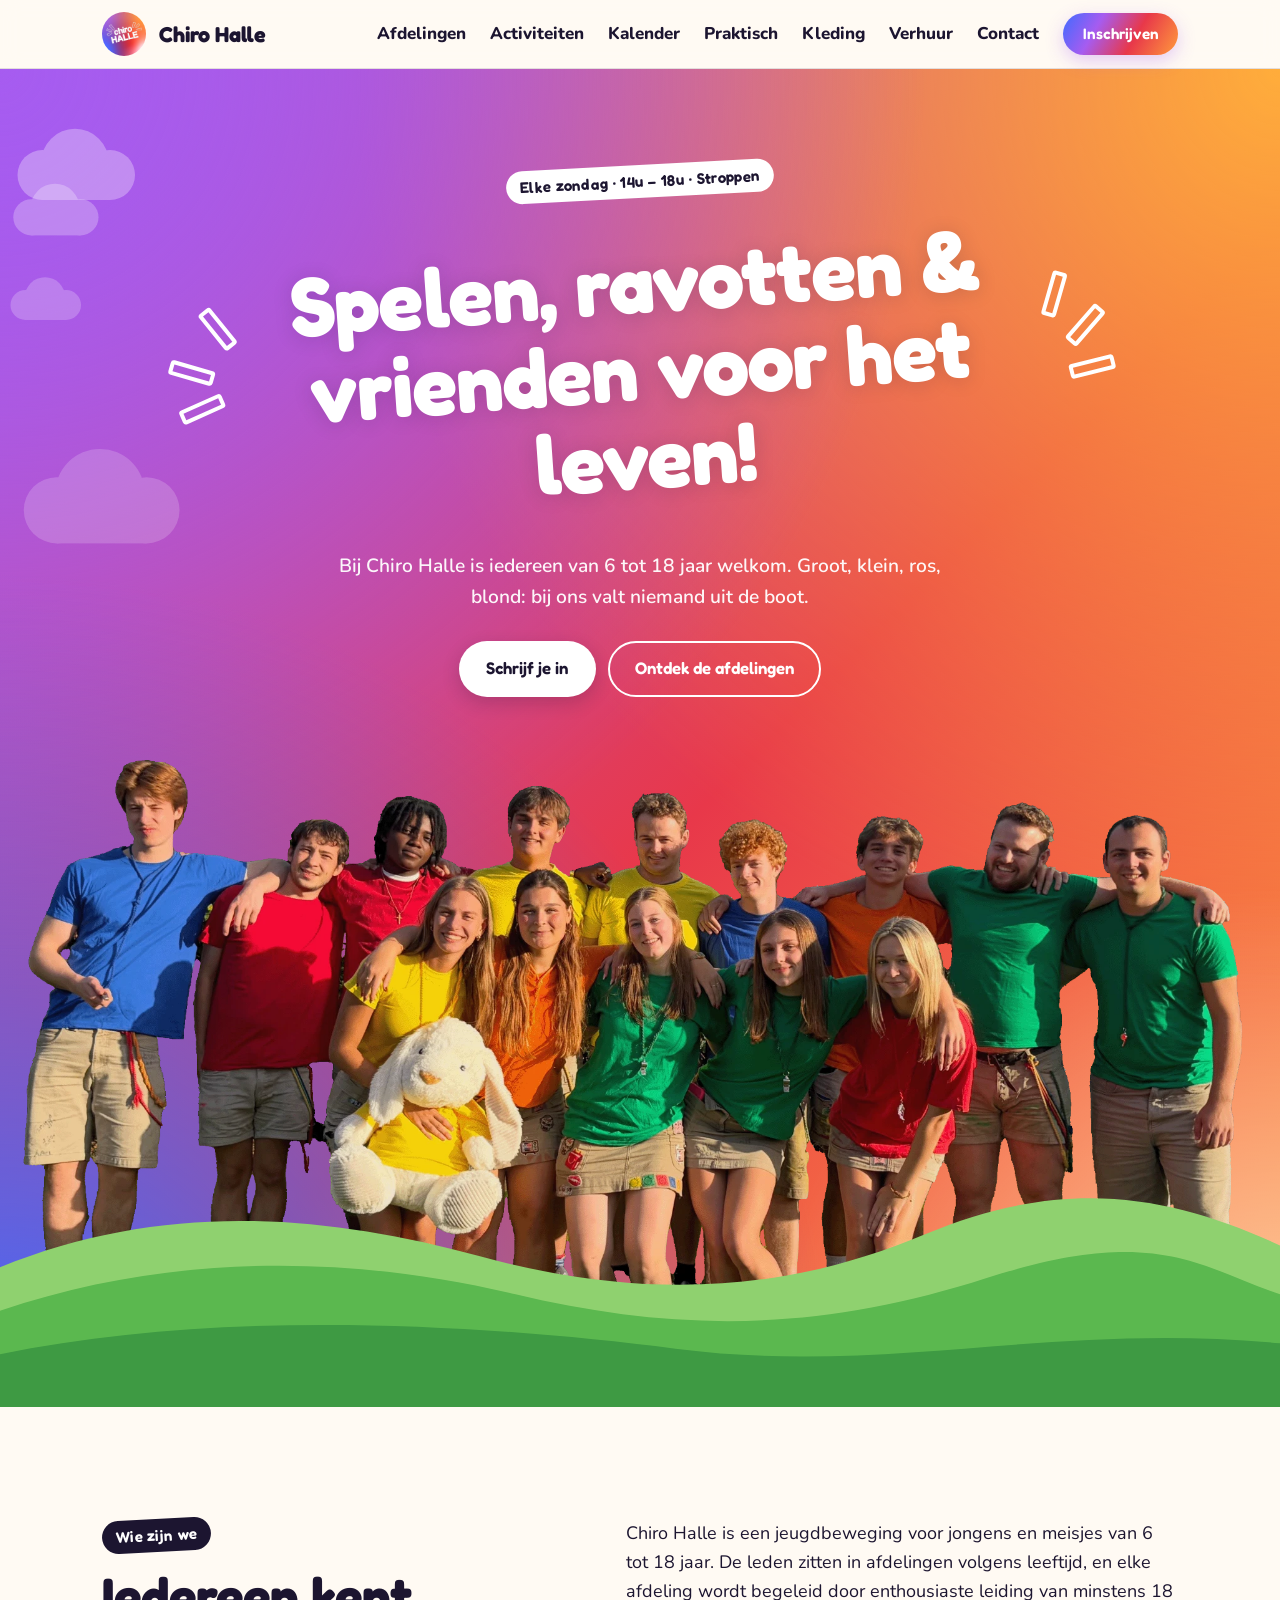
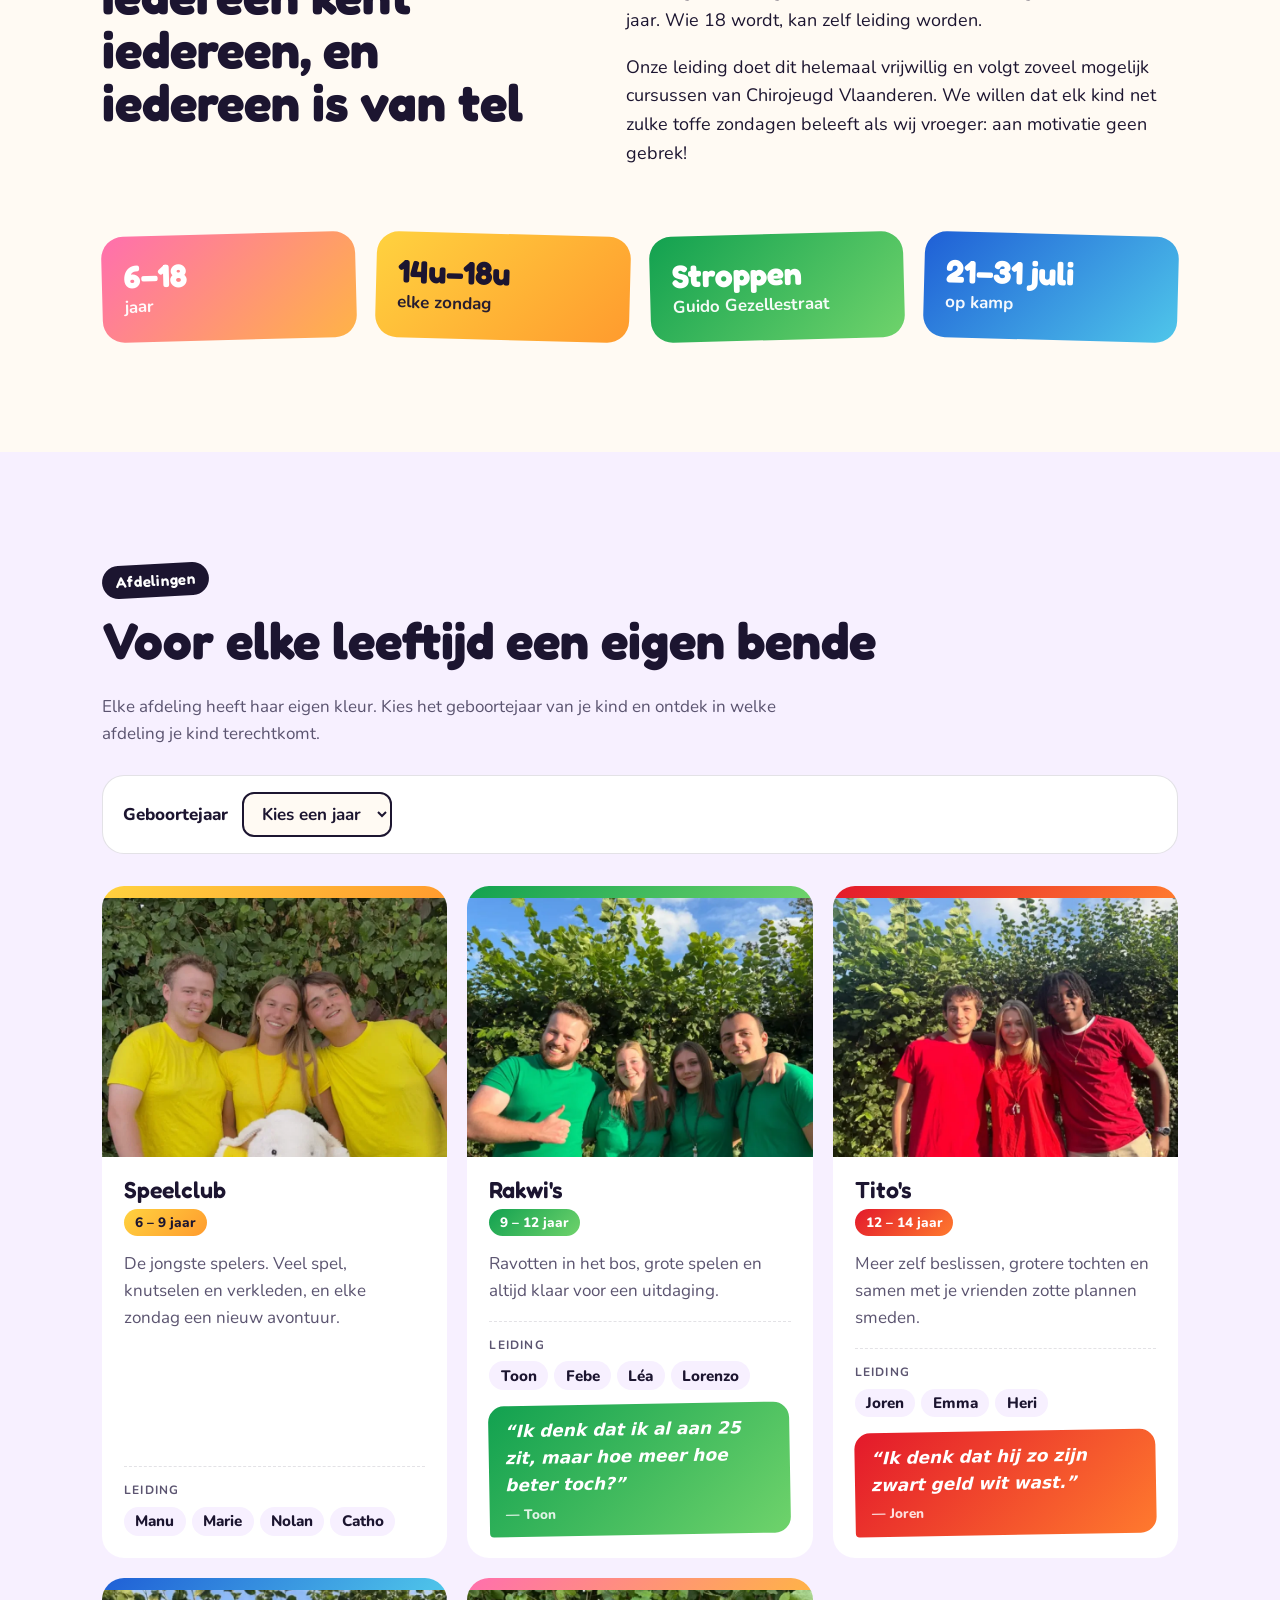
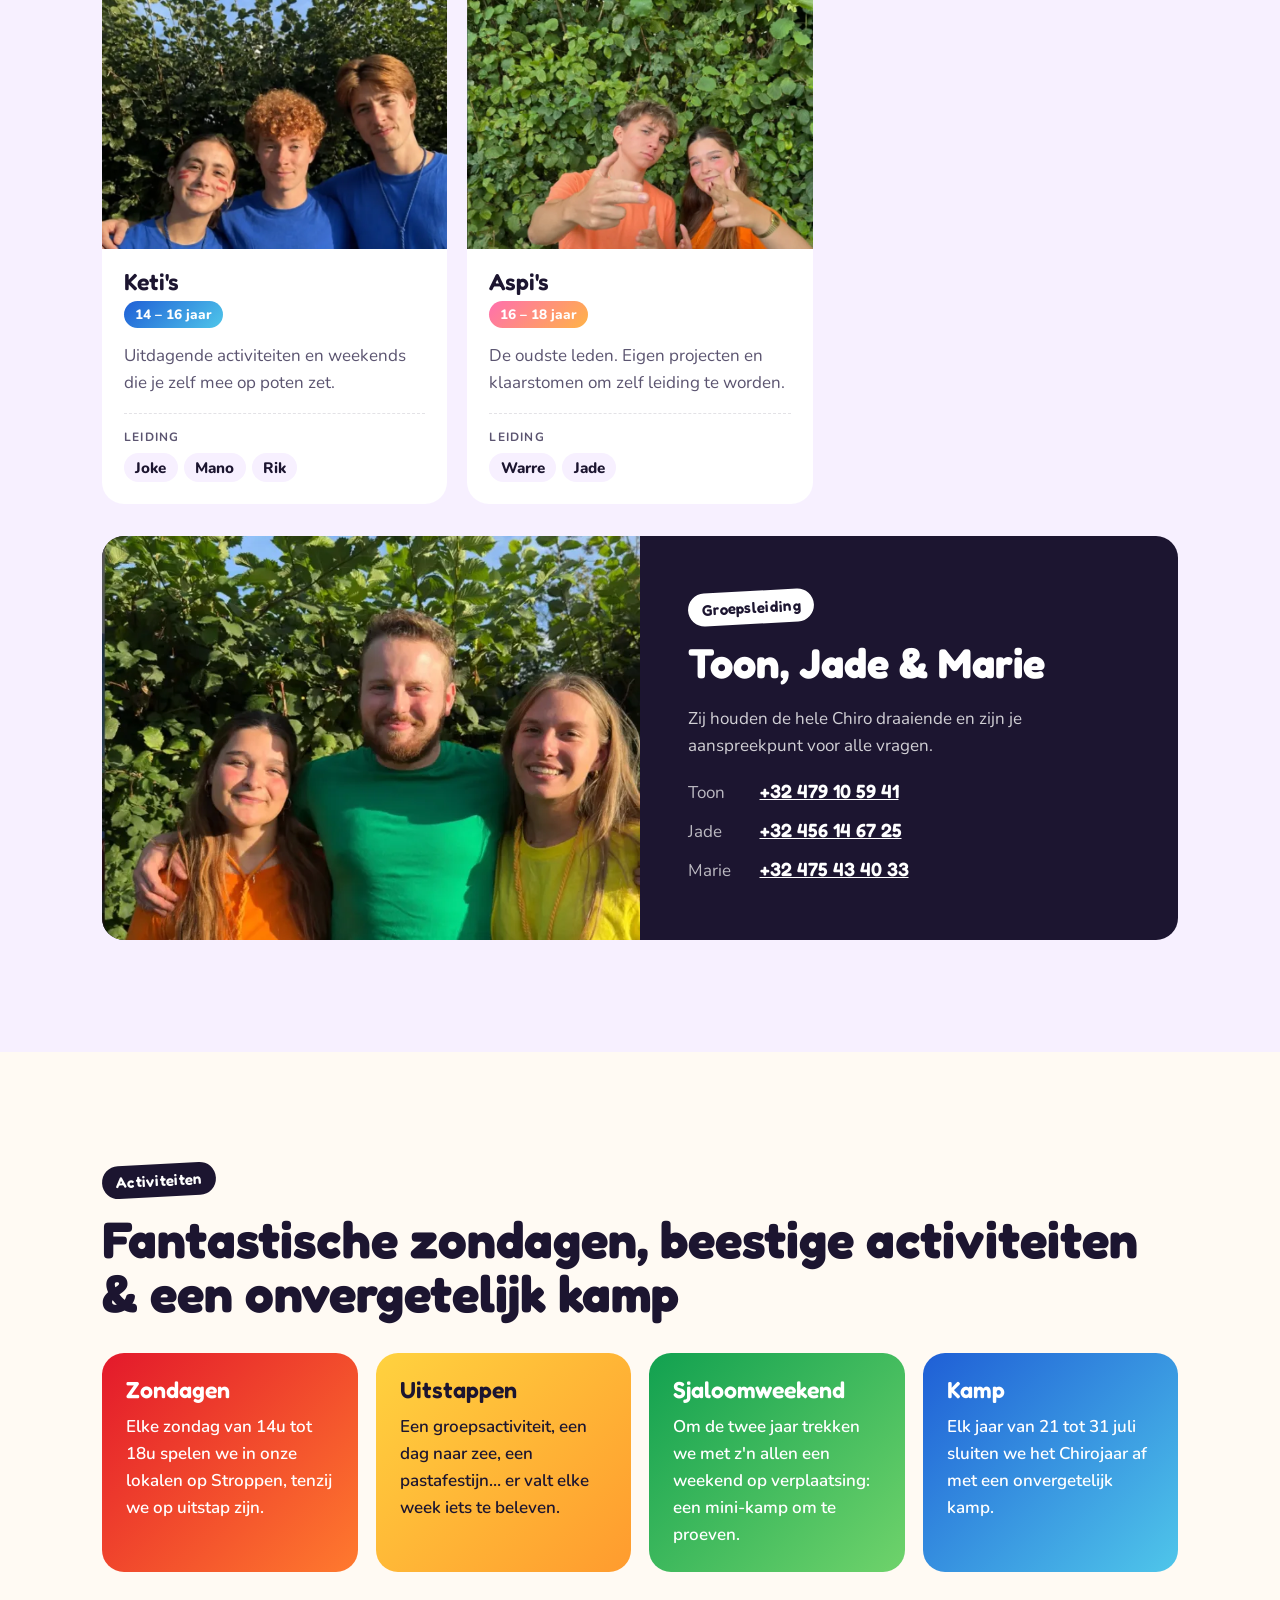
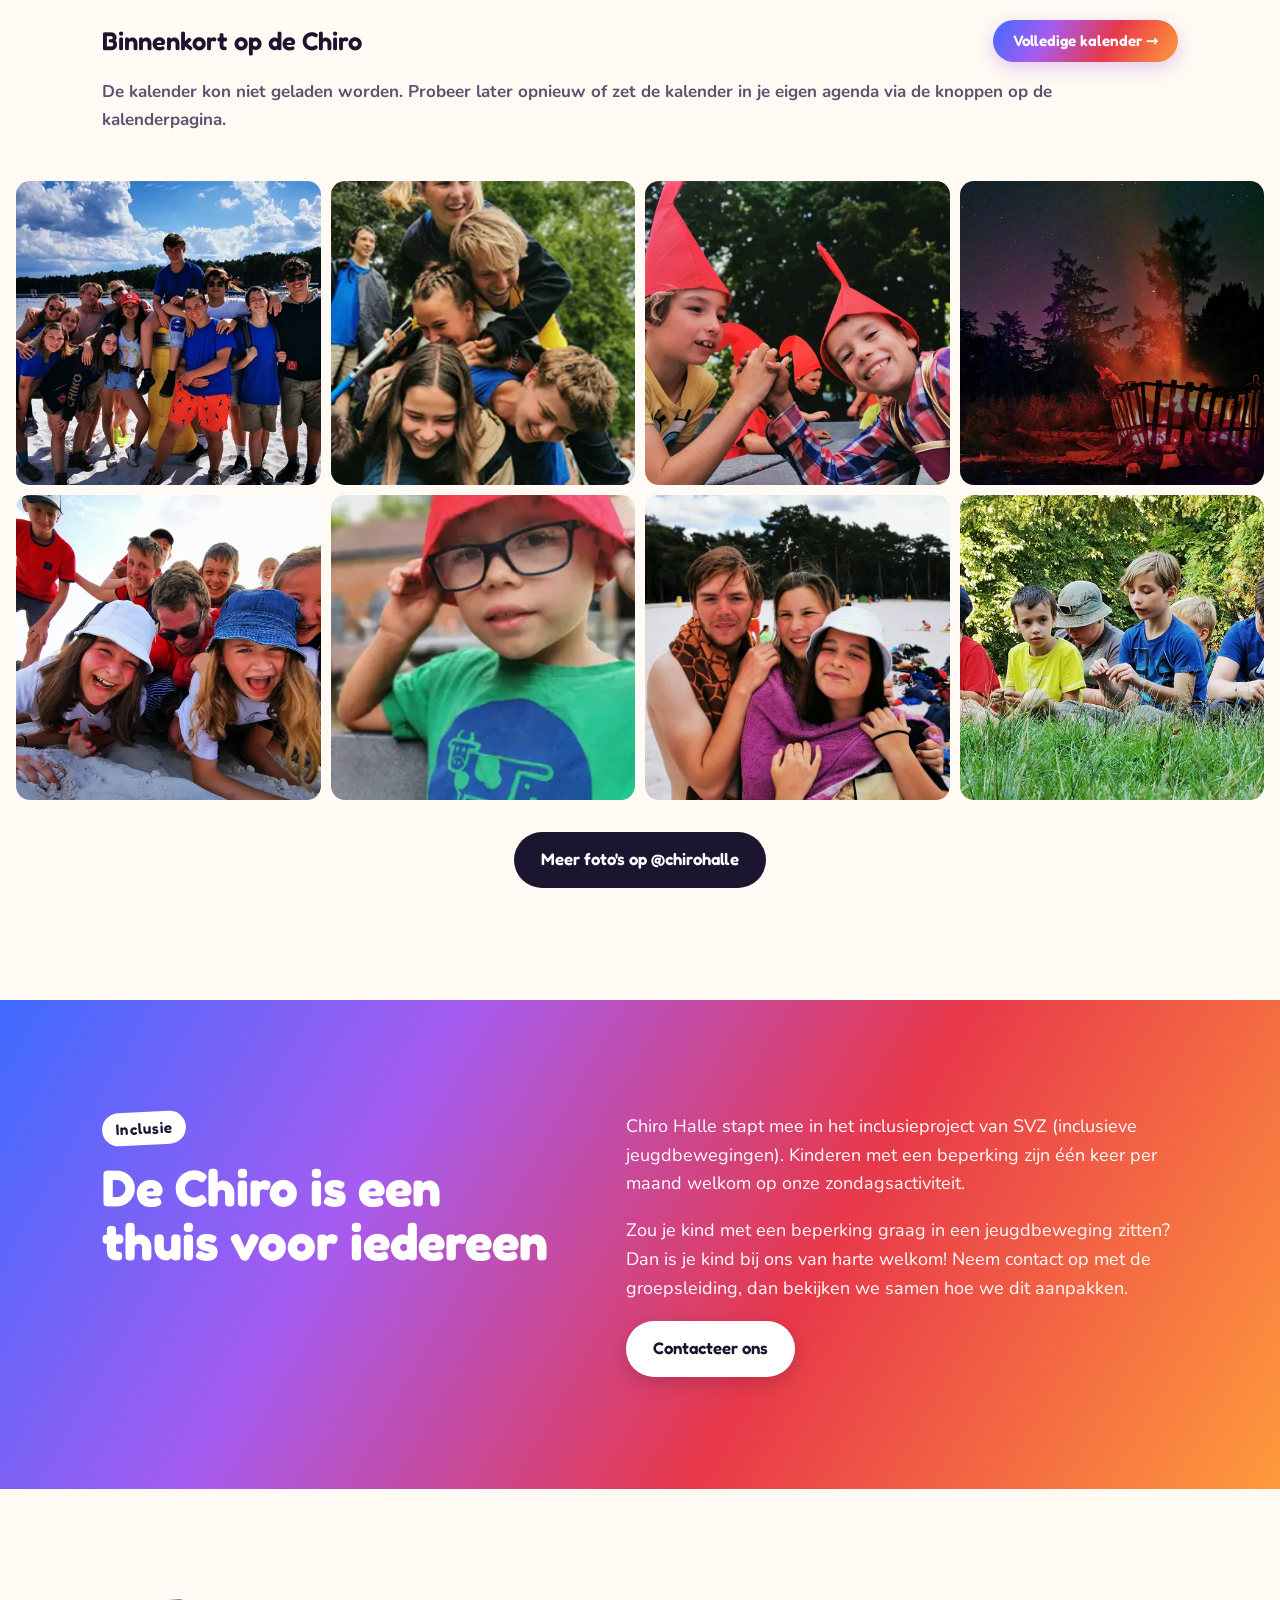
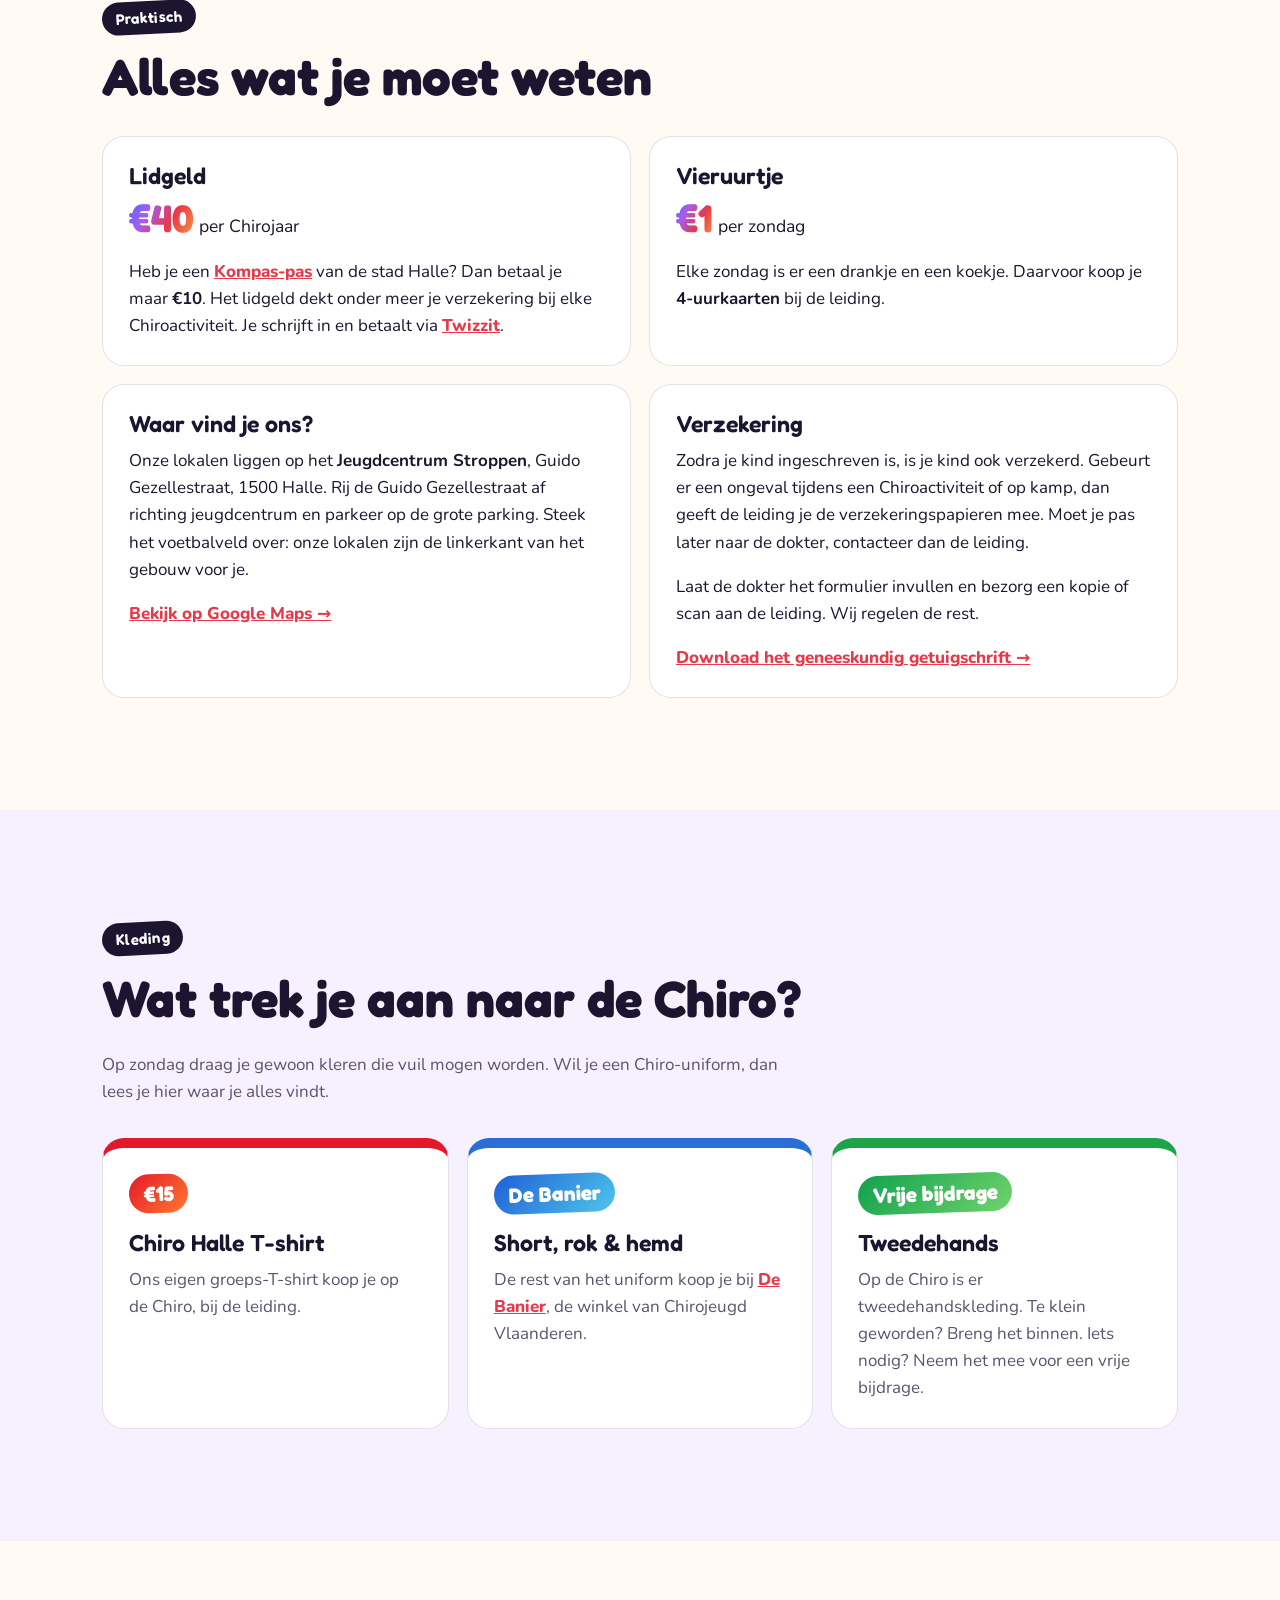
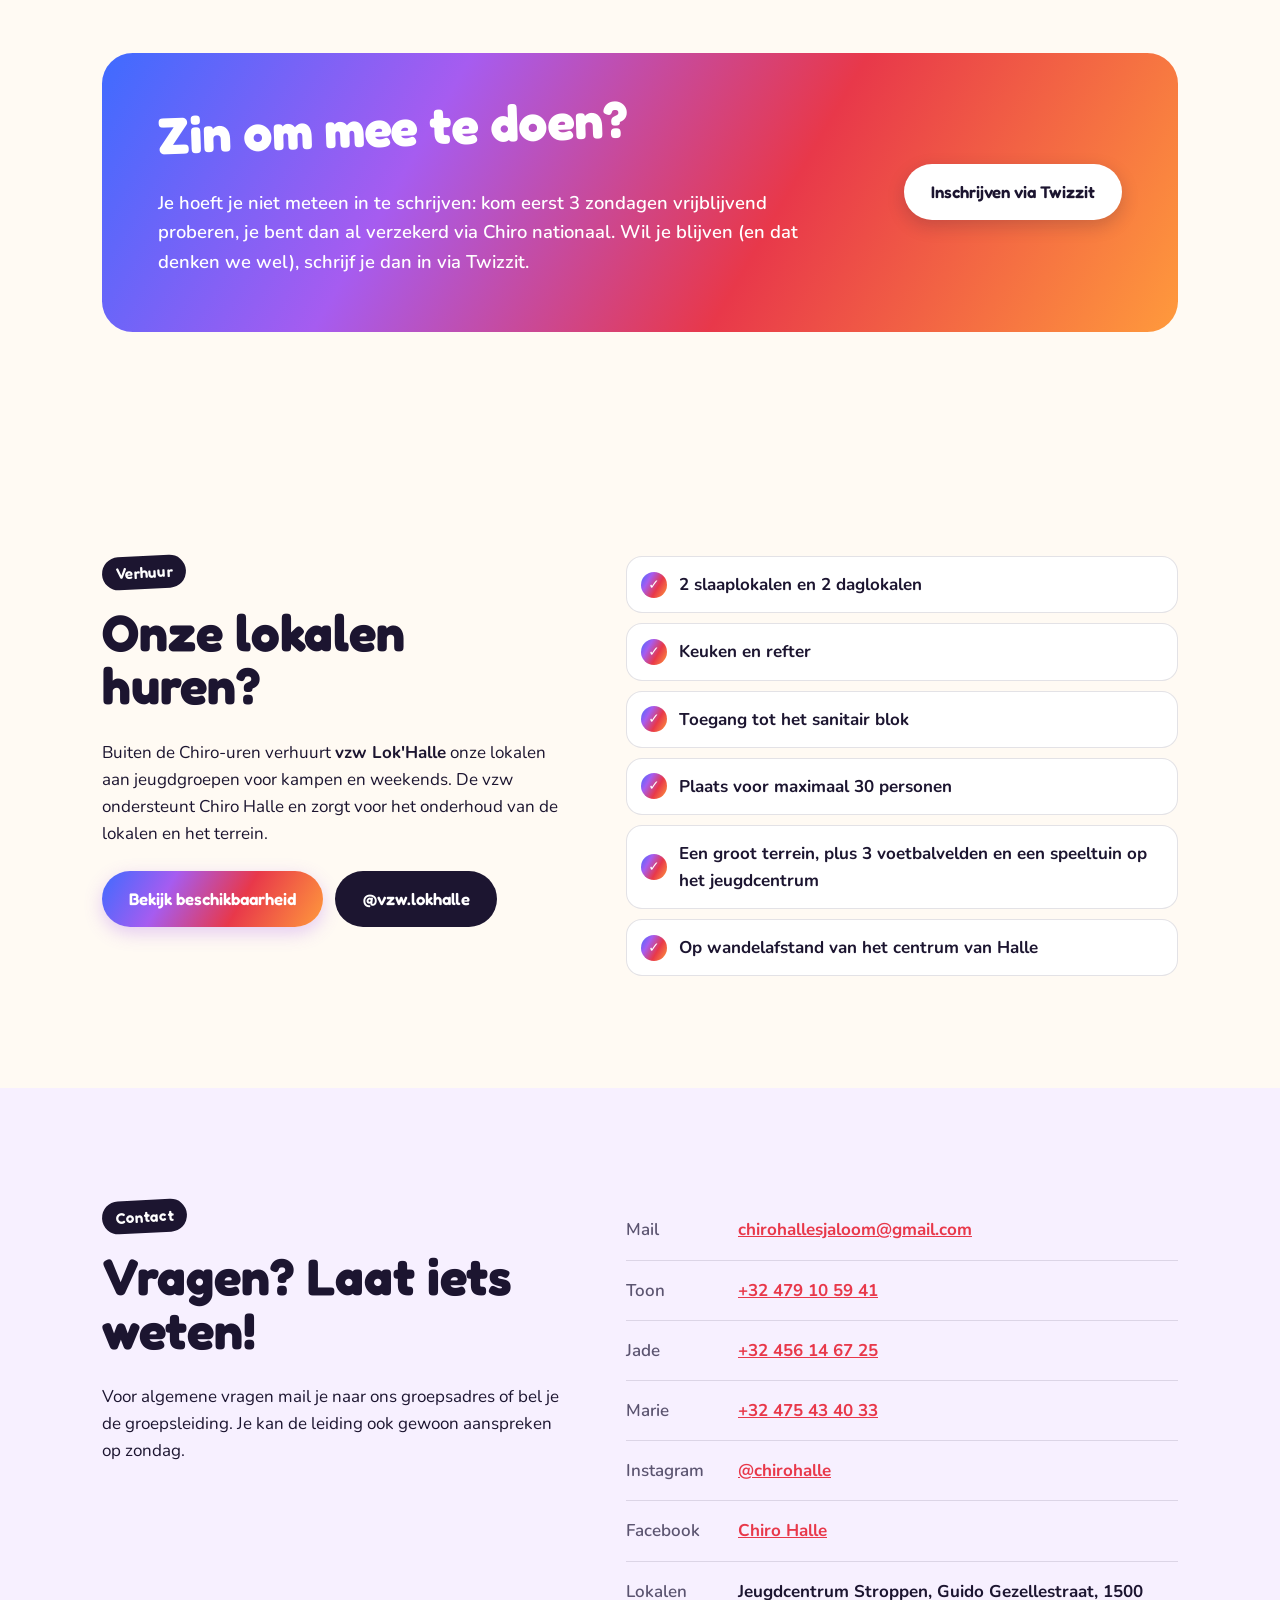
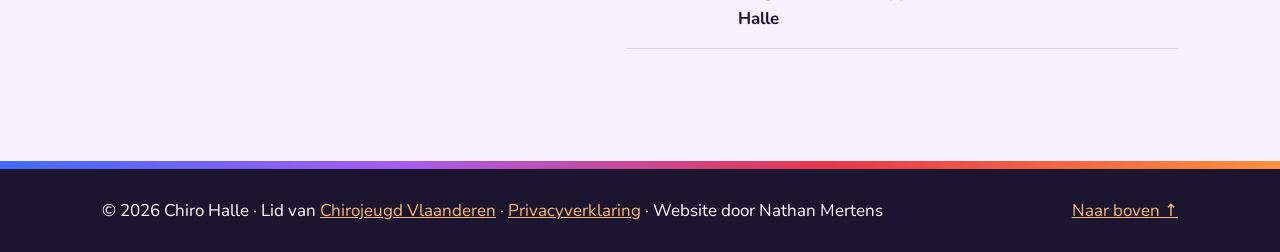
==== commit 75ab0307: "Hero: volledige groepsfoto met grasheuvels en drijvende wolkjes; kalender duidelijker - Groepsfoto t" ====
--- a/index.html
+++ b/index.html
@@ -43,6 +43,15 @@
 
   <!-- HERO -->
   <section class="hero">
+    <div class="clouds" aria-hidden="true">
+      <svg width="0" height="0" style="position:absolute">
+        <symbol id="cloud" viewBox="0 0 120 64"><circle cx="34" cy="40" r="20"/><circle cx="60" cy="30" r="27"/><circle cx="88" cy="40" r="20"/><rect x="34" y="40" width="54" height="20"/></symbol>
+      </svg>
+      <svg class="cloud cloud-1"><use href="#cloud"/></svg>
+      <svg class="cloud cloud-2"><use href="#cloud"/></svg>
+      <svg class="cloud cloud-3"><use href="#cloud"/></svg>
+      <svg class="cloud cloud-4"><use href="#cloud"/></svg>
+    </div>
     <div class="wrap hero-inner">
       <div class="hero-text">
         <p class="tag">Elke zondag · 14u – 18u · Stroppen</p>
@@ -59,9 +68,14 @@
       </div>
     </div>
     <div class="hero-photo">
-      <img src="assets/img/groepsfoto.webp" width="2000" height="770"
+      <img src="assets/img/groepsfoto.webp" width="2000" height="1065"
            alt="De leiding van Chiro Halle in de kleuren van hun afdeling, arm in arm, met een grote knuffelkonijn">
     </div>
+    <svg class="hills" viewBox="0 0 1440 200" preserveAspectRatio="none" aria-hidden="true">
+      <path class="hill-back" d="M0 70 C 180 10, 360 20, 540 60 S 880 95, 1040 40 S 1320 5, 1440 50 V200 H0 Z"/>
+      <path class="hill-mid" d="M0 110 C 200 55, 400 60, 580 95 S 920 130, 1110 80 S 1350 70, 1440 95 V200 H0 Z"/>
+      <path class="hill-front" d="M0 150 C 240 110, 520 120, 760 145 S 1180 120, 1440 140 V200 H0 Z"/>
+    </svg>
   </section>
 
   <!-- WIE ZIJN WE -->
--- a/assets/css/style.css
+++ b/assets/css/style.css
@@ -361,15 +361,19 @@
   .event-day { font-size: 1.5rem; }
 }
 .binnenkort .event-desc { display: -webkit-box; -webkit-line-clamp: 2; line-clamp: 2; -webkit-box-orient: vertical; overflow: hidden; white-space: normal; }
-.event-regular { padding: 10px 20px; grid-template-columns: 72px 1fr; align-items: center; background: transparent; border-style: dashed; }
-.event-regular .event-date { aspect-ratio: auto; padding: 8px 0; background: var(--bg-tint); color: var(--ink); }
-.event-regular .event-day { font-size: 1.3rem; }
+.event-regular { padding: 12px 20px; align-items: center; }
+.event-regular .event-date { aspect-ratio: auto; padding: 10px 0; background: #efe6ff; color: #5a32c4; }
+.event-regular .event-day { font-size: 1.4rem; }
 .event-regular .event-month { font-size: .75rem; }
-.event-regular .event-title { font-size: 1.05rem; font-weight: 600; }
+.event-regular .event-title { font-size: 1.1rem; }
 .event-regular .event-location { display: none; }
+.event-next {
+  display: inline-block; margin-bottom: 4px; padding: .1em .65em; border-radius: 999px;
+  background: var(--brand-gradient); color: #fff; font-family: var(--font-head); font-weight: 600; font-size: .8rem;
+}
 .event-special { border: 2px solid transparent; background: linear-gradient(var(--card), var(--card)) padding-box, var(--brand-gradient) border-box; background-origin: border-box; }
 .event-special .event-title { font-size: 1.4rem; }
-@media (max-width: 480px) { .event-regular { grid-template-columns: 56px 1fr; padding: 8px 14px; } }
+@media (max-width: 480px) { .event-regular { padding: 10px 14px; } }
 
 /* Privacyverklaring */
 .legal { max-width: 820px; }
@@ -394,3 +398,24 @@
 .legal td:last-child { white-space: nowrap; font-weight: 700; }
 @media (max-width: 480px) { .legal td:last-child { white-space: normal; } }
 .legal a[href^="tel:"] { white-space: nowrap; overflow-wrap: normal; }
+
+/* Hero: wolkjes en grasheuvels */
+.hero .hero-inner, .hero .hero-photo { position: relative; z-index: 1; }
+.clouds { position: absolute; inset: 0 0 auto 0; height: 70%; pointer-events: none; z-index: 0; overflow: hidden; }
+.cloud { position: absolute; left: 0; fill: #fff; animation: cloud-drift linear infinite; }
+.cloud-1 { top: 6%;  width: 150px; height: 80px; opacity: .3; animation-duration: 95s;  animation-delay: -20s; }
+.cloud-2 { top: 22%; width: 90px;  height: 48px; opacity: .22; animation-duration: 120s; animation-delay: -75s; }
+.cloud-3 { top: 40%; width: 200px; height: 106px; opacity: .18; animation-duration: 140s; animation-delay: -40s; }
+.cloud-4 { top: 12%; width: 110px; height: 58px; opacity: .26; animation-duration: 105s; animation-delay: -95s; }
+@keyframes cloud-drift {
+  from { transform: translateX(-240px); }
+  to   { transform: translateX(calc(100vw + 40px)); }
+}
+.hills {
+  position: absolute; left: 0; bottom: -1px; width: 100%; z-index: 2;
+  height: clamp(70px, 17vw, 250px); display: block;
+}
+.hill-back  { fill: #8fd16f; }
+.hill-mid   { fill: #5bb84f; }
+.hill-front { fill: #3e9a43; }
+@media (prefers-reduced-motion: reduce) { .cloud { animation: none; } .cloud-1 { transform: translateX(8vw); } .cloud-2 { transform: translateX(70vw); } .cloud-3 { transform: translateX(40vw); } .cloud-4 { transform: translateX(85vw); } }
